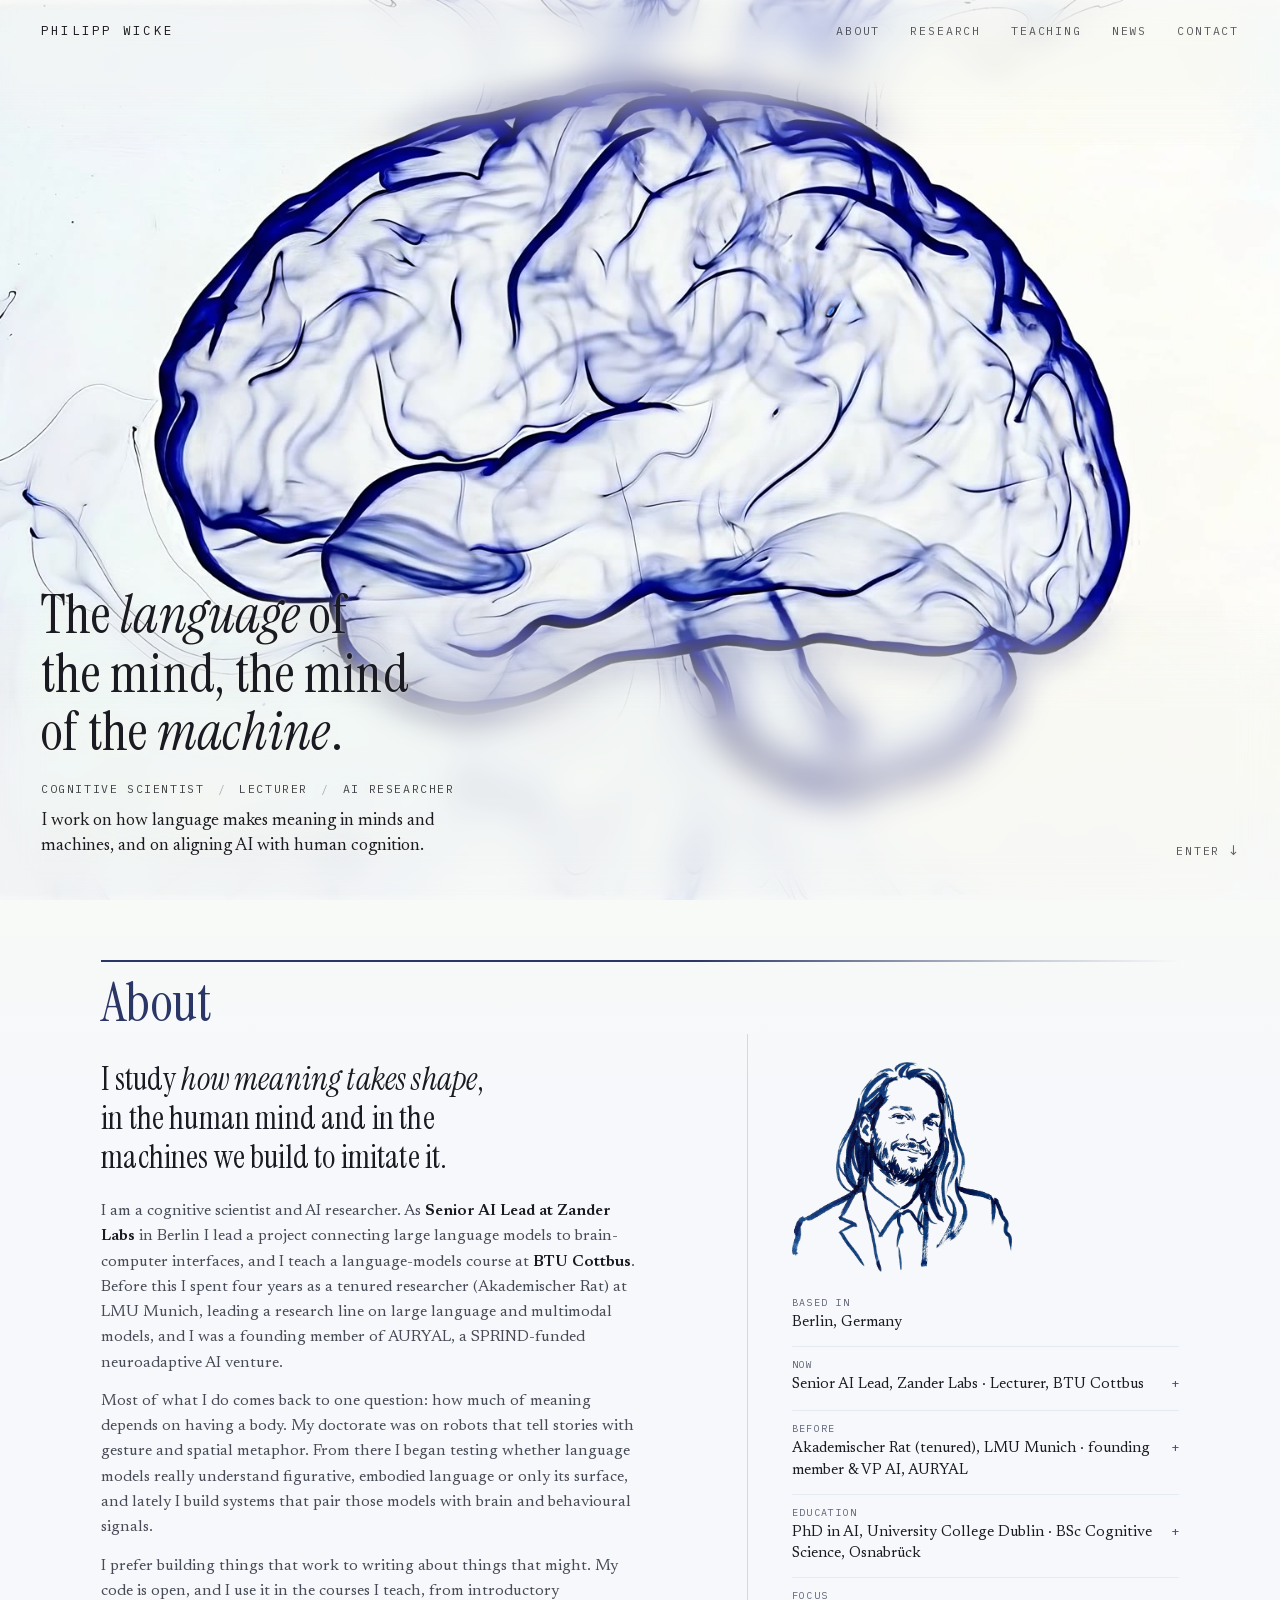
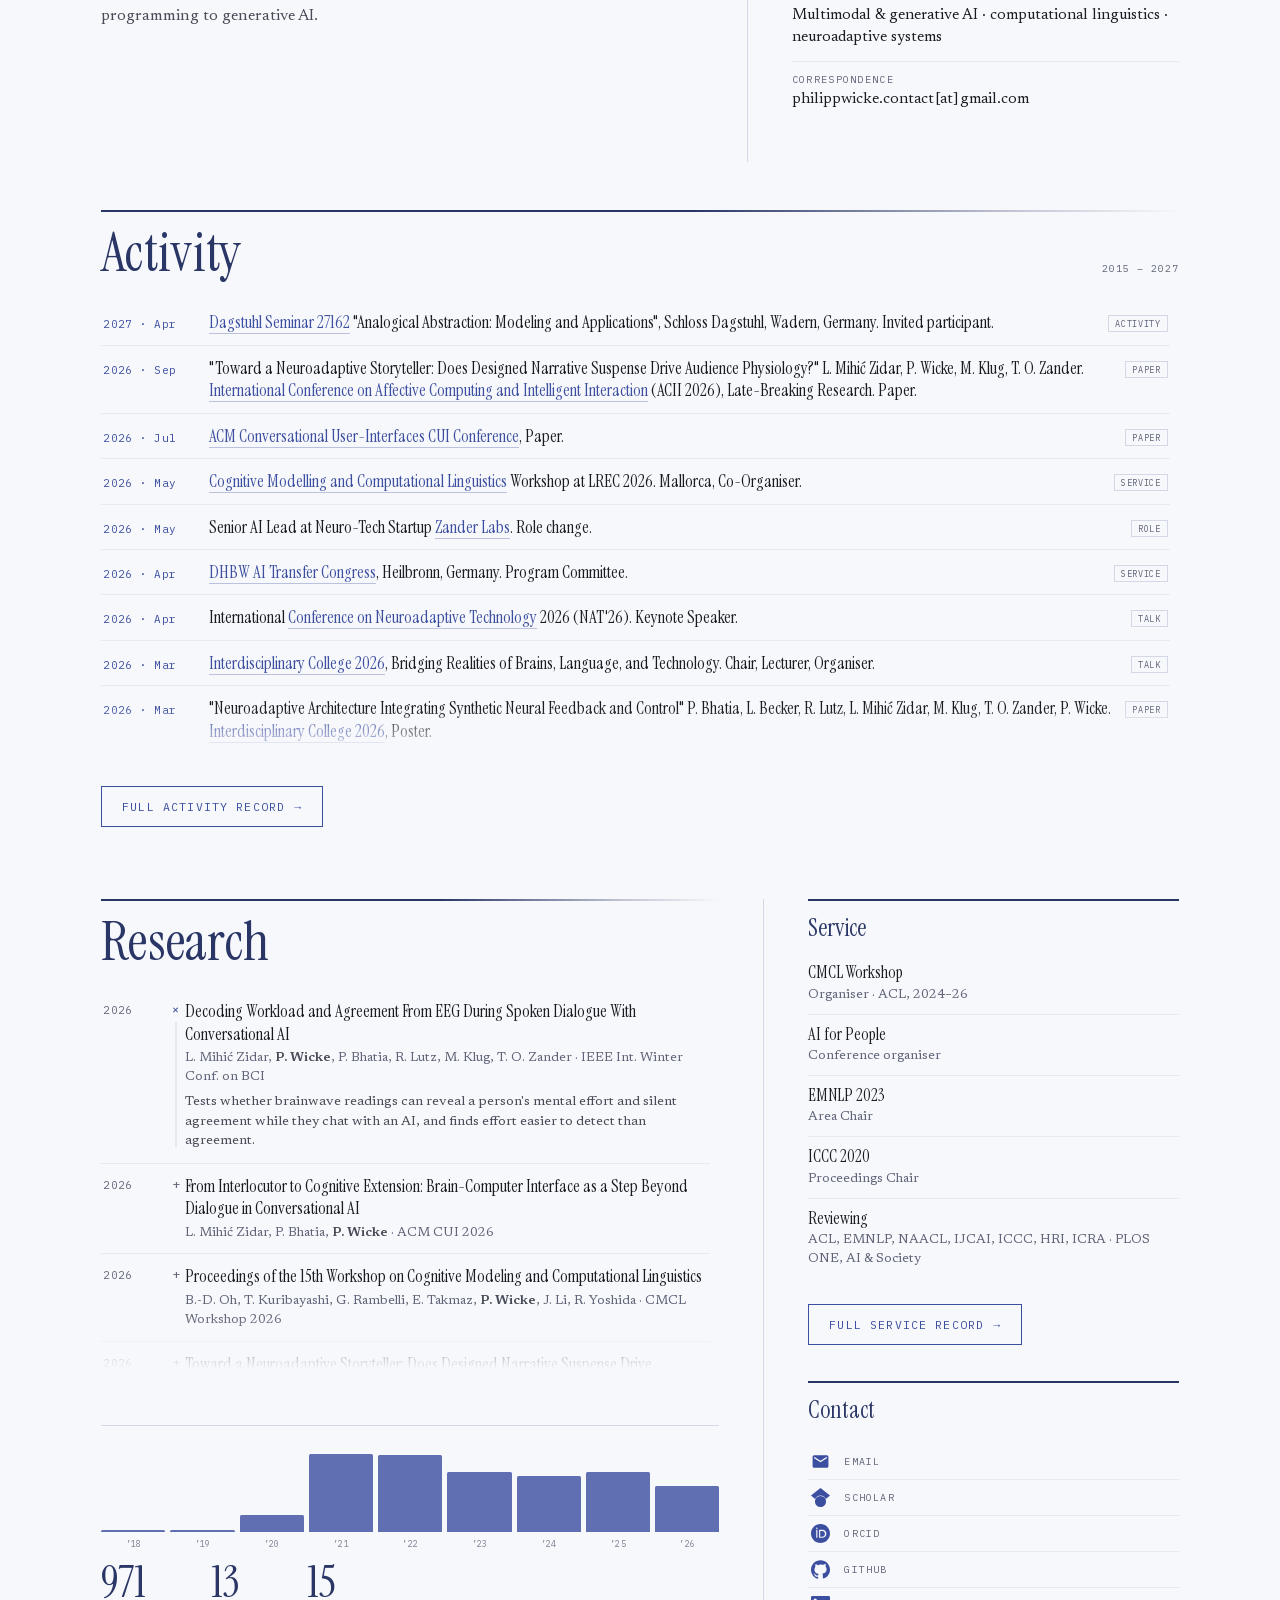
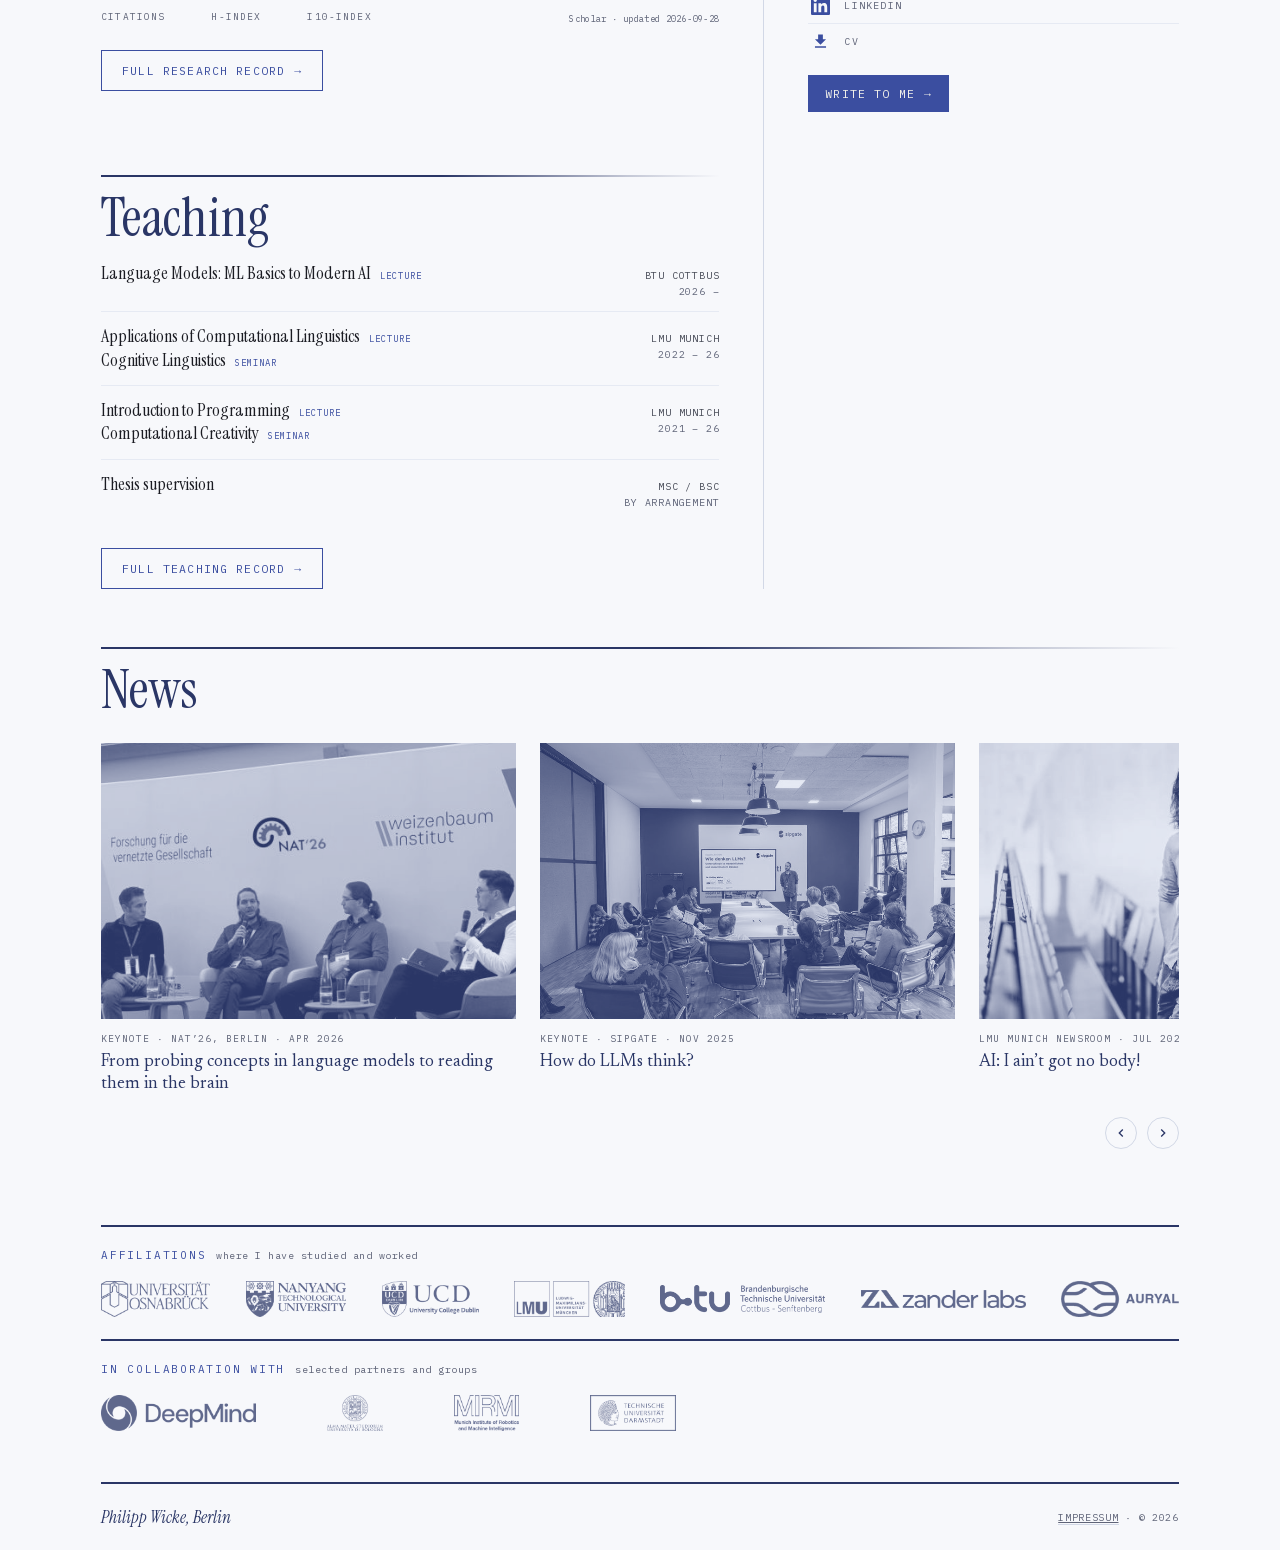
==== index.html @ 3c699df6 "chore: refresh Scholar metrics + feeds" ====
<!doctype html>
<html lang="en">
<head>
<meta charset="utf-8">
<meta name="viewport" content="width=device-width,initial-scale=1">
<title>Philipp Wicke</title>
<meta name="description" content="Cognitive scientist and AI researcher working on language, embodiment and neuroadaptive AI. Senior AI Lead at Zander Labs, lecturer at BTU Cottbus.">
<link rel="canonical" href="https://phil-wicke.com/">
<meta property="og:type" content="website">
<meta property="og:url" content="https://phil-wicke.com/">
<meta property="og:title" content="Philipp Wicke">
<meta property="og:description" content="Cognitive scientist and AI researcher. Senior AI Lead at Zander Labs, lecturer at BTU Cottbus.">
<meta property="og:image" content="https://phil-wicke.com/assets/hero-seq-poster.jpg">
<meta name="twitter:card" content="summary_large_image">
<link rel="icon" type="image/svg+xml" href="assets/favicon.svg">
<link rel="icon" type="image/png" sizes="32x32" href="assets/favicon-32.png">
<link rel="apple-touch-icon" href="assets/apple-touch-icon.png">
<link rel="stylesheet" href="assets/fonts/fonts.css">
<style>
  :root{ --ink:#1a1b22; --accent:#3b4ea0; --edge:clamp(20px,3.2vw,46px);
    --paper:#f7f8fb; --ink-soft:#474b57; --ink-mute:#5f6478; --rule:#d2d8e6; --rule-soft:#e6eaf3; --line:#2a3666; }
  *{box-sizing:border-box;margin:0;padding:0;}
  html{scroll-behavior:smooth;scroll-padding-top:62px;}
  body{font-family:"IBM Plex Mono",ui-monospace,monospace;color:var(--ink);background:var(--paper);
    -webkit-font-smoothing:antialiased;}

  /* ============ FLOATING NAV (carries from the hero across the page) ============ */
  .floatnav{position:fixed;top:0;left:0;right:0;z-index:30;
    display:flex;align-items:center;justify-content:space-between;
    padding:clamp(15px,2vw,22px) var(--edge);
    border-bottom:1px solid transparent;transition:background .3s ease,border-color .3s ease;}
  .floatnav.docked{background:rgba(247,248,251,.82);
    -webkit-backdrop-filter:blur(12px) saturate(1.04);backdrop-filter:blur(12px) saturate(1.04);
    border-bottom-color:var(--line);}
  .floatnav .brand{font-family:"IBM Plex Mono",monospace;font-size:12.5px;letter-spacing:.18em;
    text-transform:uppercase;color:var(--ink);text-decoration:none;white-space:nowrap;}
  .floatnav nav{display:flex;gap:30px;}
  .floatnav nav a{position:relative;color:var(--ink);text-decoration:none;font-size:11.5px;letter-spacing:.16em;
    text-transform:uppercase;opacity:.72;transition:opacity .25s ease;}
  .floatnav nav a:hover,.floatnav nav a:focus-visible{opacity:1;}
  /* legible over the video; dropped once docked over solid content */
  .floatnav:not(.docked) .brand,.floatnav:not(.docked) nav a{text-shadow:0 1px 16px rgba(246,245,236,.8),0 0 3px rgba(246,245,236,.6);}
  /* frosted-glass chips appear when the hero frost settles (staggered via .wake) */
  .floatnav nav a::before{content:"";position:absolute;inset:-6px -11px;z-index:-1;border-radius:100px;
    -webkit-backdrop-filter:blur(6px) saturate(1.08);backdrop-filter:blur(6px) saturate(1.08);
    background:rgba(248,247,240,.36);border:1px solid rgba(255,255,255,.6);
    box-shadow:0 2px 16px rgba(80,95,150,.12);opacity:0;transform:scale(.84);transition:opacity .6s ease,transform .6s ease;}
  .floatnav nav a.wake::before{opacity:1;transform:scale(1);}
  .floatnav nav a.cue.wake{opacity:1;}
  .floatnav.docked nav a::before{opacity:0;}
  .floatnav.docked nav a{opacity:1;}

  /* ============ HERO (first screen) ============ */
  .stage{position:relative;height:100vh;height:100svh;overflow:hidden;}
  .stage .bg{position:absolute;inset:0;width:100%;height:100%;object-fit:cover;z-index:0;}
  .scrim{position:absolute;inset:0;pointer-events:none;background:linear-gradient(180deg,
    rgba(247,248,251,.22) 0%, rgba(247,248,251,0) 16%, rgba(247,248,251,0) 66%, rgba(247,248,251,.55) 100%);}
  .frost{position:absolute;left:0;right:0;z-index:1;pointer-events:none;
    -webkit-backdrop-filter:blur(18px) saturate(1.04);backdrop-filter:blur(18px) saturate(1.04);
    background:rgba(246,245,236,.20);}
  .frost-top{top:0;height:17%;
    -webkit-mask-image:linear-gradient(180deg,#000 52%,transparent 100%);mask-image:linear-gradient(180deg,#000 52%,transparent 100%);}
  .frost-bottom{bottom:0;height:34%;
    -webkit-mask-image:linear-gradient(0deg,#000 58%,transparent 100%);mask-image:linear-gradient(0deg,#000 58%,transparent 100%);}
  .frost-full{position:absolute;inset:0;z-index:1;pointer-events:none;opacity:0;
    -webkit-backdrop-filter:blur(10px) saturate(1.03);backdrop-filter:blur(10px) saturate(1.03);
    background:rgba(246,245,236,.10);transition:opacity 4s ease;}
  .stage.resting .frost-full{opacity:1;}
  .stage.breathing .frost-full{animation:glassbreath 14s ease-in-out 1s infinite alternate;}
  @keyframes glassbreath{from{opacity:1} to{opacity:.93}}

  /* easter egg: a glowing point on the brain, behind the frost (z-index:0, so the settled frost diffuses it); revealed only once resting, drifting very slowly and pulsing faintly. Links to Karl Friston's free-energy-principle clip. */
  .egg{position:absolute;z-index:0;top:43%;left:63%;width:13px;height:13px;transform:translate(-50%,-50%);border-radius:50%;opacity:0;pointer-events:none;transition:opacity 2.6s ease 4.2s;animation:eggdrift 30s ease-in-out infinite;}
  .stage.resting .egg{opacity:1;pointer-events:auto;}
  .egg::before{content:"";position:absolute;top:50%;left:50%;width:11px;height:11px;transform:translate(-50%,-50%);border-radius:50%;background:rgba(72,96,178,.98);box-shadow:0 0 12px 5px rgba(72,96,178,.7),0 0 30px 14px rgba(72,96,178,.38);animation:eggpulse 5.5s ease-in-out infinite;}
  @keyframes eggdrift{0%{transform:translate(calc(-50% - 13px),calc(-50% - 8px));}25%{transform:translate(calc(-50% + 11px),calc(-50% - 14px));}50%{transform:translate(calc(-50% + 14px),calc(-50% + 11px));}75%{transform:translate(calc(-50% - 9px),calc(-50% + 13px));}100%{transform:translate(calc(-50% - 13px),calc(-50% - 8px));}}
  @keyframes eggpulse{0%,100%{transform:translate(-50%,-50%) scale(.86);opacity:.7;}50%{transform:translate(-50%,-50%) scale(1.22);opacity:.98;}}
  @media (prefers-reduced-motion:reduce){ .egg,.egg::before{animation:none;} }

  .frame{position:relative;z-index:2;pointer-events:none;height:100%;display:flex;flex-direction:column;justify-content:flex-end;
    padding:var(--edge);padding-bottom:calc(var(--edge) + env(safe-area-inset-bottom,0px));}
  .statement,.meta,.lede,.enter{text-shadow:0 1px 16px rgba(246,245,236,.8),0 0 3px rgba(246,245,236,.6);}
  .id{max-width:min(62ch,52vw);}
  .statement{font-family:"Instrument Serif",Georgia,serif;font-weight:400;
    font-size:clamp(34px,4.2vw,60px);line-height:1.08;letter-spacing:.005em;}
  .statement em{font-style:italic;}
  .meta{margin-top:20px;display:flex;gap:13px;flex-wrap:wrap;font-size:11.5px;
    letter-spacing:.14em;text-transform:uppercase;opacity:.82;}
  .meta .sep{opacity:.4;}
  .lede{margin-top:13px;max-width:44ch;font-family:"Newsreader",Georgia,serif;font-weight:400;font-size:clamp(15px,1.5vw,18px);line-height:1.4;color:var(--ink);}
  .enter{position:absolute;z-index:3;right:var(--edge);bottom:calc(var(--edge) + env(safe-area-inset-bottom,0px));
    color:var(--ink);text-decoration:none;font-size:11.5px;letter-spacing:.16em;text-transform:uppercase;
    opacity:.72;display:inline-flex;align-items:center;gap:9px;transition:opacity .25s ease;}
  .enter:hover,.enter:focus-visible{opacity:1;}
  .enter .arr{font-size:14px;transition:transform .3s ease;}
  .enter:hover .arr{transform:translateY(3px);}
  a:focus-visible{outline:2px solid var(--accent);outline-offset:3px;border-radius:2px;}
  @media (prefers-reduced-motion:reduce){
    video.bg{display:none;}
    .frost-full,.enter,.enter .arr{transition:none;}
    .stage.breathing .frost-full{animation:none;}
    .floatnav nav a::before{transition:none;transform:none;}
  }

  /* ============ CANVAS 2 — content (broadsheet, in our language) ============ */
  #canvas2{background:linear-gradient(180deg,#f7faf7 0,var(--paper) 180px) no-repeat,var(--paper);color:var(--ink);}
  .content{max-width:1180px;margin:0 auto;padding:clamp(34px,5vw,60px) clamp(20px,4vw,56px) 0;}
  .tnum{font-variant-numeric:tabular-nums lining-nums;}
  .sec{padding-top:clamp(48px,7vw,84px);scroll-margin-top:62px;}
  #about{scroll-margin-top:62px;} #canvas2{scroll-margin-top:0;}
  .sechead{display:flex;align-items:baseline;gap:14px;border-top:2px solid var(--line);border-image:linear-gradient(90deg,var(--line) 55%,rgba(42,54,102,.25) 85%,transparent 100%) 1;padding:14px 0 4px;}
  .sechead .kick{font-family:"IBM Plex Mono",monospace;font-size:11.5px;letter-spacing:.16em;text-transform:uppercase;color:var(--accent);}
  .sechead h2{margin:0;font-family:"Instrument Serif",serif;font-weight:400;font-size:clamp(30px,4.6vw,54px);line-height:1;letter-spacing:.005em;color:var(--line);}
  .sechead .tag{margin-left:auto;font-family:"IBM Plex Mono",monospace;font-size:10px;letter-spacing:.1em;text-transform:uppercase;color:var(--ink-mute);align-self:flex-end;padding-bottom:5px;}
  /* News / in the press: any photo is mapped to a navy-to-paper duotone (SVG #duo) so disparate press images cohere */
  .duo-def{position:absolute;width:0;height:0;}
  .news-sec{margin-top:58px;}
  .news{display:flex;gap:24px;margin-top:22px;overflow-x:auto;scroll-snap-type:x mandatory;scroll-behavior:smooth;-webkit-overflow-scrolling:touch;scrollbar-width:none;padding-bottom:2px;}
  .news::-webkit-scrollbar{display:none;}
  .ni{flex:0 0 calc(40% - 16px);scroll-snap-align:start;color:inherit;text-decoration:none;}
  .news-nav{display:flex;justify-content:flex-end;gap:10px;margin-top:20px;}
  .news-nav button{width:32px;height:32px;border-radius:50%;border:1px solid var(--rule);background:none;color:var(--line);cursor:pointer;display:inline-flex;align-items:center;justify-content:center;transition:border-color .2s ease,color .2s ease;}
  .news-nav button:hover{border-color:var(--accent);color:var(--accent);}
  .news-nav button svg{width:16px;height:16px;fill:currentColor;}
  @media(max-width:920px){ .ni{flex:0 0 calc(58% - 12px);} }
  @media(max-width:600px){ .ni{flex:0 0 84%;} }
  .ni-img{display:block;aspect-ratio:3/2;overflow:hidden;background:var(--line);}
  .ni-img img{display:block;width:100%;height:100%;object-fit:cover;filter:url(#duo);transition:transform .55s cubic-bezier(.2,.7,.2,1);}
  .ni:hover .ni-img img,.ni:focus-visible .ni-img img{transform:scale(1.045);}
  .ni-txt{display:block;margin-top:13px;}
  .ni-meta{display:block;font-family:"IBM Plex Mono",monospace;font-size:9.5px;letter-spacing:.1em;text-transform:uppercase;color:var(--ink-mute);}
  .ni-h{display:block;margin-top:7px;font-family:"Newsreader",Georgia,serif;font-size:17px;line-height:1.25;color:var(--line);transition:color .2s ease;}
  .ni:hover .ni-h,.ni:focus-visible .ni-h{color:var(--accent);}
  .fold{display:grid;grid-template-columns:1.5fr 1fr;gap:0;}
  .fold__lead{padding:26px 44px 40px 0;border-right:1px solid var(--rule);}
  .fold__aside{padding:26px 0 40px 44px;}
  .deck{font-family:"Instrument Serif",serif;font-weight:400;font-size:clamp(22px,2.6vw,32px);line-height:1.22;letter-spacing:.005em;color:var(--ink);margin:0 0 22px;max-width:26ch;}
  .deck em{font-style:italic;}
  .bodytext{font-family:"Newsreader",Georgia,serif;font-size:16px;line-height:1.58;color:var(--ink-soft);max-width:60ch;}
  .bodytext p{margin:0 0 13px;}.bodytext b{color:var(--ink);font-weight:600;}
  .factsheet dt{font-family:"IBM Plex Mono",monospace;font-size:10px;letter-spacing:.13em;text-transform:uppercase;color:var(--ink-mute);padding-top:11px;border-top:1px solid var(--rule-soft);}
  .factsheet dt:first-child{border-top:0;padding-top:0;}
  .factsheet dd{margin:3px 0 12px;font-family:"Newsreader",Georgia,serif;font-size:15px;color:var(--ink);line-height:1.45;}
  .portrait{display:block;width:min(220px,72%);height:auto;margin:2px 0 24px;}
  /* expandable factsheet rows: a minimal +/x toggle reveals a short paragraph */
  .dd-x{display:flex;justify-content:space-between;align-items:baseline;gap:12px;width:100%;min-height:24px;background:none;border:0;padding:0;margin:0;font-family:"Newsreader",Georgia,serif;font-size:15px;line-height:1.45;color:var(--ink);text-align:left;cursor:pointer;}
  .dd-x:hover{color:var(--accent);}
  .dd-i{flex:none;font-family:"IBM Plex Mono",monospace;font-size:13px;line-height:1;color:var(--accent);transition:transform .3s ease;}
  .dd-x[aria-expanded="true"] .dd-i{transform:rotate(45deg);}
  .dd-m{max-height:0;overflow:hidden;opacity:0;margin:0;font-family:"Newsreader",Georgia,serif;font-size:13.5px;line-height:1.5;color:var(--ink-soft);transition:max-height .45s ease,opacity .35s ease,margin .45s ease;}
  .dd-m.on{max-height:280px;opacity:1;margin:7px 0 2px;}
  .entries{list-style:none;margin:0;padding:0;}
  .entry{display:grid;grid-template-columns:60px 1fr;gap:18px;padding:15px 0;border-top:1px solid var(--rule-soft);}
  .entry:first-child{border-top:0;}
  .entry .yr{font-family:"IBM Plex Mono",monospace;font-size:12.5px;font-weight:500;color:var(--accent);padding-top:4px;}
  .entry h3{margin:0 0 4px;font-family:"Instrument Serif",serif;font-weight:400;font-size:20px;line-height:1.2;color:var(--ink);}
  .entry h3 a{color:inherit;text-decoration:none;transition:color .14s ease;}
  .entry h3 a:hover{color:var(--accent);}
  .entry .note{margin:0;font-family:"Newsreader",Georgia,serif;font-size:14.5px;line-height:1.45;color:var(--ink-soft);max-width:60ch;}
  .entry .meta{margin-top:6px;display:flex;flex-wrap:wrap;gap:6px 11px;font-family:"IBM Plex Mono",monospace;font-size:10px;letter-spacing:.06em;text-transform:uppercase;color:var(--ink-mute);}
  .entry .meta .venue{color:var(--ink-soft);}
  .entry .meta .pill{border:1px solid var(--rule);padding:2px 7px;}
  .morelink{margin:16px 0 0;font-family:"IBM Plex Mono",monospace;font-size:11px;letter-spacing:.07em;text-transform:uppercase;color:var(--ink-mute);}
  .morelink a{color:var(--accent);border-bottom:1px solid rgba(59,78,160,.4);}
  .morelink a:hover{border-bottom-color:var(--accent);}
  .btn-line{display:inline-flex;align-items:center;gap:9px;margin-top:26px;
    font-family:"IBM Plex Mono",monospace;font-size:11.5px;letter-spacing:.1em;text-transform:uppercase;
    color:var(--accent);text-decoration:none;border:1px solid var(--accent);padding:12px 20px;transition:background .15s ease,color .15s ease;}
  .btn-line:hover{background:var(--accent);color:#fff;}
  .btn-line .a{transition:transform .25s ease;}.btn-line:hover .a{transform:translateX(3px);}
  /* recent-activity feed: top of the timeline, scroll for more (full record on activity.html) */
  .recent-wrap{position:relative;margin-top:16px;}
  .recent-wrap::after{content:"";position:absolute;left:0;right:7px;bottom:0;height:52px;background:linear-gradient(transparent,var(--paper));pointer-events:none;}
  .recent-wrap::before{content:"";position:absolute;left:0;right:7px;top:0;height:40px;background:linear-gradient(var(--paper),transparent);pointer-events:none;z-index:1;opacity:0;transition:opacity .25s ease;}
  .recent-wrap.scrolled::before{opacity:1;}
  .recent{max-height:460px;overflow-y:auto;padding-right:9px;padding-bottom:52px;}
  .recent::-webkit-scrollbar{width:5px;}
  .recent::-webkit-scrollbar-thumb{background:var(--rule);border-radius:3px;}
  .recent::-webkit-scrollbar-track{background:transparent;}
  .recent .e{display:grid;grid-template-columns:92px 1fr auto;gap:14px;align-items:baseline;padding:11px 2px;border-top:1px solid var(--rule-soft);}
  .recent .e:first-child{border-top:0;}
  .recent .e .yr{font-family:"IBM Plex Mono",monospace;font-size:11px;letter-spacing:.03em;color:var(--accent);padding-top:4px;white-space:nowrap;}
  .recent .e .d{font-family:"Instrument Serif",serif;font-size:17px;line-height:1.32;color:var(--ink);}
  .recent .e .d a{color:var(--accent);text-decoration:none;border-bottom:1px solid rgba(59,78,160,.32);}
  .recent .e .d a:hover{border-bottom-color:var(--accent);}
  .recent .e .ty{font-family:"IBM Plex Mono",monospace;font-size:8.5px;letter-spacing:.08em;text-transform:uppercase;color:var(--ink-mute);border:1px solid var(--rule);padding:2px 6px;align-self:start;margin-top:4px;white-space:nowrap;}
  /* publications feed: the full Google Scholar list, scrollable, with subtle live per-paper citations */
  .recent.papers{max-height:380px;}
  .papers .e .yr{color:var(--ink-mute);}   /* mute the per-row year so blue isn't repeated down the column */
  .papers .e{grid-template-columns:50px 1fr;align-items:start;}
  .papers .e .yr{padding-top:3px;}
  .papers .e .d a{color:var(--ink);border-bottom:1px solid transparent;}
  .papers .e .d a:hover{color:var(--accent);border-bottom-color:var(--accent);}
  .papers .e .au{display:block;font-family:"Newsreader",Georgia,serif;font-size:13px;line-height:1.45;color:var(--ink-mute);margin-top:4px;}
  .papers .e .au b{color:var(--ink-soft);font-weight:500;}
  /* left toggle gutter: a + sits to the left of the title; expanding turns it to x and drops a thin line to the description */
  .papers .e .d.hasexp{display:flex;gap:0;}
  .papers .pex-t{flex:none;width:18px;align-self:stretch;position:relative;background:none;border:0;padding:0;margin:0;cursor:pointer;}
  .papers .pex-t::before{content:"";position:absolute;top:0;bottom:0;left:-4px;right:-3px;}  /* widens the tap target to >=24px without moving the layout */
  .papers .pex-i{position:absolute;top:3px;left:50%;transform:translateX(-50%);font-family:"IBM Plex Mono",monospace;font-size:13px;line-height:1;color:var(--ink-mute);transition:transform .3s ease,color .2s ease;}
  .papers .pex-t:hover .pex-i{color:var(--accent);}
  .papers .pex-t[aria-expanded="true"] .pex-i{transform:translateX(-50%) rotate(45deg);color:var(--accent);}
  .papers .pex-t::after{content:"";position:absolute;left:50%;transform:translateX(-50%);top:22px;bottom:5px;width:1px;background:var(--rule);opacity:0;transition:opacity .35s ease;}
  .papers .pex-t[aria-expanded="true"]::after{opacity:1;}
  .papers .pex-body{flex:1;min-width:0;}
  .papers .pex-au{display:block;font-family:"Newsreader",Georgia,serif;font-size:13px;line-height:1.45;color:var(--ink-mute);margin-top:4px;}
  .papers .pex-au b{color:var(--ink-soft);font-weight:600;}
  .papers .pex{max-height:200px;opacity:1;overflow:hidden;margin:6px 0 0;font-family:"Newsreader",Georgia,serif;font-size:13.5px;line-height:1.45;color:var(--ink-soft);transition:max-height .4s ease,opacity .3s ease,margin .4s ease;}
  .papers .pex.collapsed{max-height:0;opacity:0;margin-top:0;}
  .papers .cit{text-align:right;white-space:nowrap;padding-top:4px;}
  .papers .cit b{display:block;font-family:"IBM Plex Mono",monospace;font-weight:500;font-size:12.5px;color:var(--ink-soft);font-variant-numeric:tabular-nums;}
  .papers .cit span{display:block;font-family:"IBM Plex Mono",monospace;font-size:8.5px;letter-spacing:.06em;color:var(--ink-mute);margin-top:1px;}
  @media (max-width:560px){ .recent .e{grid-template-columns:1fr auto;} .recent .e .yr{grid-column:1/-1;padding-top:0;} }
  /* citation overview — dynamic, from assets/scholar.json (refreshed by a scheduled Scholar fetch) */
  .scholar{border-top:1px solid var(--rule);margin-top:56px;padding-top:28px;}
  .sch-bars{display:flex;align-items:flex-end;gap:5px;height:78px;margin-bottom:30px;}
  .sch-bars .bar{flex:1;background:var(--accent);min-height:2px;border-radius:1.5px 1.5px 0 0;opacity:.8;position:relative;transition:opacity .15s ease;}
  .sch-bars .bar:hover{opacity:1;}
  .sch-bars .bar .yr{position:absolute;left:0;right:0;bottom:-17px;text-align:center;font-family:"IBM Plex Mono",monospace;font-size:8.5px;letter-spacing:.02em;color:var(--ink-mute);}
  .sch-meta{display:flex;align-items:flex-end;justify-content:space-between;flex-wrap:wrap;gap:14px 24px;}
  .sch-nums{display:flex;gap:clamp(22px,4vw,46px);}
  .snum b{display:block;font-family:"Instrument Serif",serif;font-weight:400;font-size:clamp(30px,3.8vw,44px);line-height:.95;color:var(--line);font-variant-numeric:tabular-nums;}
  .snum span{font-family:"IBM Plex Mono",monospace;font-size:9.5px;letter-spacing:.12em;text-transform:uppercase;color:var(--ink-mute);}
  .sch-link{text-align:right;font-family:"IBM Plex Mono",monospace;font-size:11px;letter-spacing:.07em;text-transform:uppercase;}
  .sch-link a{color:var(--accent);border-bottom:1px solid rgba(59,78,160,.4);}
  .sch-link a:hover{border-bottom-color:var(--accent);}
  .sch-upd{display:block;color:var(--ink-mute);font-size:9px;letter-spacing:.04em;text-transform:none;}
  .body2{display:grid;grid-template-columns:1.6fr 1fr;gap:0;margin-top:clamp(40px,6vw,72px);}
  #research{padding-top:0;}  /* align the Research and Service column rules on one baseline */
  .body2 .main{padding-right:44px;border-right:1px solid var(--rule);}
  .body2 .side{padding-left:44px;}
  .sideblock{margin-bottom:36px;}
  .sideblock h3{margin:0;font-family:"Instrument Serif",serif;font-weight:400;font-size:24px;border-top:2px solid var(--line);padding:11px 0 6px;color:var(--line);}
  .teach{list-style:none;margin:0;padding:0;}
  .teach li{display:grid;grid-template-columns:1fr auto;gap:10px 16px;align-items:baseline;padding:13px 0;border-top:1px solid var(--rule-soft);}
  .teach li:first-child{border-top:0;}
  .teach .tc{display:block;}
  .teach .tt{font-family:"Instrument Serif",serif;font-weight:400;font-size:18px;line-height:1.3;color:var(--ink);}
  .teach .fmt{font-family:"IBM Plex Mono",monospace;font-size:9px;letter-spacing:.1em;text-transform:uppercase;color:var(--accent);margin-left:9px;white-space:nowrap;}
  .teach .tnote{display:block;font-family:"Newsreader",Georgia,serif;font-size:13.5px;line-height:1.45;color:var(--ink-soft);margin-top:4px;}
  .teach .kind{font-family:"IBM Plex Mono",monospace;font-size:10px;letter-spacing:.08em;text-transform:uppercase;color:var(--ink-soft);text-align:right;white-space:nowrap;}
  .teach .kind span{display:block;color:var(--ink-mute);margin-top:3px;}
  /* service rows: same register as paper entries — serif carries the content, Newsreader annotates */
  .svc{list-style:none;margin:0;padding:0;}
  .svc li{padding:9px 0;border-top:1px solid var(--rule-soft);}
  .svc li:first-child{border-top:0;padding-top:2px;}
  .svc .st{display:block;font-family:"Instrument Serif",serif;font-size:16.5px;line-height:1.3;color:var(--ink);}
  .svc .sd{display:block;font-family:"Newsreader",Georgia,serif;font-size:13px;line-height:1.45;color:var(--ink-mute);margin-top:2px;}
  .clist{list-style:none;margin:0;padding:0;}
  .clist li{border-top:1px solid var(--rule-soft);}
  .clist li:first-child{border-top:0;}
  .clist .ci-row{display:flex;align-items:center;gap:12px;width:100%;padding:8px 0;background:none;border:0;cursor:pointer;color:inherit;text-decoration:none;font:inherit;text-align:left;}
  .clist .ci-ico{flex:none;width:24px;display:inline-flex;justify-content:center;line-height:0;}
  .clist .ci{width:19px;height:19px;fill:var(--accent);transition:fill .2s ease;display:block;}
  .clist .lab{font-family:"IBM Plex Mono",monospace;font-size:10px;letter-spacing:.12em;text-transform:uppercase;color:var(--ink-mute);transition:color .2s ease;}
  .clist .ci-row:hover .ci,.clist .ci-row:focus-visible .ci{fill:var(--line);}
  .clist .ci-row:hover .lab,.clist .ci-row:focus-visible .lab{color:var(--ink);}
  .cta{margin-top:16px;display:inline-flex;align-items:center;gap:9px;background:var(--accent);color:#f3f1ea;font-family:"IBM Plex Mono",monospace;font-size:11.5px;letter-spacing:.1em;text-transform:uppercase;padding:11px 17px;border:0;cursor:pointer;}
  .cta:hover{background:#33458d;}
  /* affiliations & collaboration logo wall */
  .places{margin-top:clamp(44px,6vw,76px);}
  .places .grp{border-top:2px solid var(--line);padding-top:16px;margin-bottom:22px;}
  .places .grp:last-child{margin-bottom:0;}
  .places .lab{font-family:"IBM Plex Mono",monospace;font-size:11px;letter-spacing:.16em;text-transform:uppercase;color:var(--accent);}
  .places .sub{font-family:"IBM Plex Mono",monospace;font-size:10px;letter-spacing:.05em;color:var(--ink-mute);margin-left:10px;}
  .logo-row{display:flex;flex-wrap:wrap;align-items:center;justify-content:space-between;gap:22px 30px;margin-top:18px;}
  #collab-row{justify-content:flex-start;gap:24px clamp(40px,5.5vw,76px);}  /* fewer collaborators: keep them left */
  .logo-row img{max-height:36px;max-width:clamp(120px,14vw,165px);width:auto;height:auto;opacity:.74;transition:opacity .2s ease;}
  .logo-row img:hover{opacity:1;}
  @media (max-width:560px){ .logo-row img{max-height:28px;max-width:108px;} }
  .logo-row img{cursor:help;}
  /* tooltip showing the institution name behind each logo (hover) */
  .logotip{position:fixed;z-index:50;pointer-events:none;transform:translate(-50%,-100%);
    background:var(--line);color:#fff;font-family:"IBM Plex Mono",monospace;font-size:10px;letter-spacing:.02em;
    line-height:1.35;text-align:center;padding:5px 9px;border-radius:5px;max-width:230px;
    opacity:0;transition:opacity .14s ease;box-shadow:0 5px 18px rgba(42,54,102,.22);}
  .logotip.on{opacity:1;}
  .logotip::after{content:"";position:absolute;top:100%;left:50%;transform:translateX(-50%);
    border:5px solid transparent;border-top-color:var(--line);}
  .foot{margin-top:clamp(34px,4vw,52px);border-top:2px solid var(--line);}
  .foot .row{display:flex;flex-wrap:wrap;align-items:center;justify-content:space-between;gap:14px;padding:22px 0;font-family:"IBM Plex Mono",monospace;font-size:10px;letter-spacing:.07em;text-transform:uppercase;color:var(--ink-mute);}
  .foot .imprint{font-family:"Instrument Serif",serif;font-style:italic;font-size:17px;text-transform:none;letter-spacing:0;color:var(--line);}
  .foot a{color:var(--ink-mute);border-bottom:1px solid var(--rule);}.foot a:hover{color:var(--accent);border-bottom-color:var(--accent);}
  @media (max-width:860px){
    .fold,.body2{grid-template-columns:1fr;}
    .fold__lead{padding:22px 0 28px;border-right:0;border-bottom:1px solid var(--rule);}
    .fold__aside{padding:24px 0 8px;}
    .body2 .main{padding-right:0;border-right:0;border-bottom:1px solid var(--rule);padding-bottom:24px;margin-bottom:24px;}
    .body2 .side{padding-left:0;}
  }
  @media (max-width:680px){
    .floatnav{padding:4px var(--edge);}
    .floatnav .brand{font-size:9px;letter-spacing:.07em;}
    .floatnav nav{gap:6px;}
    .floatnav nav a{font-size:9px;letter-spacing:.05em;padding:14px 4px;line-height:1;}  /* ~42px tap height */
    .floatnav nav a::before{inset:8px 1px;}
    .statement{font-size:clamp(30px,9vw,46px);}
    .meta{gap:14px;max-width:62vw;} .meta .sep{display:none;}
    .id{max-width:90vw;}
    /* reserve a strip for the Enter cue so the lede can never run into it */
    .frame{padding-bottom:calc(var(--edge) + 44px + env(safe-area-inset-bottom,0px));}
  }
  @media (max-width:560px){ .entry{grid-template-columns:46px 1fr;gap:12px;} .teach li,.clist li{grid-template-columns:1fr;} .teach .kind{text-align:left;} }
</style>
</head>
<body>
  <header class="floatnav">
    <a class="brand" href="#top">Philipp Wicke</a>
    <nav aria-label="Sections">
      <a class="cue c0" href="#about">About</a>
      <a class="cue c1" href="#research">Research</a>
      <a class="cue c2" href="#teaching">Teaching</a>
      <a class="cue c3" href="#news">News</a>
      <a class="cue c4" href="#contact">Contact</a>
    </nav>
  </header>

  <main>
  <section class="stage" id="top">
    <img class="bg still" src="assets/hero-seq-poster.jpg" alt="">
    <video id="hero" class="bg" autoplay muted playsinline poster="assets/hero-seq-poster.jpg">
      <source src="assets/hero-sequence.mp4" type="video/mp4"></video>
    <div class="scrim"></div>
    <div class="frost frost-top"></div>
    <div class="frost frost-bottom"></div>
    <div class="frost-full"></div>
    <!-- easter egg: a subtly glowing point on the brain, revealed only once the frost settles; the ink-drop-into-brain is Karl Friston's free-energy-principle metaphor -->
    <a class="egg" href="https://youtu.be/NIu_dJGyIQI?t=326" target="_blank" rel="noopener noreferrer" aria-label="The ink drop: Karl Friston on the free-energy principle"></a>
    <div class="frame">
      <div class="id">
        <h1 class="statement">The <em>language</em> of<br>the mind, the mind<br>of the <em>machine</em>.</h1>
        <p class="meta">
          <span>Cognitive Scientist</span><span class="sep">/</span>
          <span>Lecturer</span><span class="sep">/</span>
          <span>AI Researcher</span>
        </p>
        <p class="lede">I work on how language makes meaning in minds and machines, and on aligning AI with human cognition.</p>
      </div>
    </div>
    <a class="enter cue c4" href="#canvas2" aria-label="Enter">Enter <span class="arr" aria-hidden="true">&darr;</span></a>
  </section>

  <section id="canvas2">
    <div class="content">
      <!-- ABOUT -->
      <section id="about" class="sec" style="padding-top:0;">
        <div class="sechead"><h2>About</h2></div>
        <div class="fold">
          <div class="fold__lead">
            <p class="deck">I study <em>how meaning takes shape</em>, in the human mind and in the machines we build to imitate&nbsp;it.</p>
            <div class="bodytext">
              <p>I am a cognitive scientist and AI researcher. As <b>Senior AI Lead at Zander Labs</b> in Berlin I lead a project connecting large language models to brain-computer interfaces, and I teach a language-models course at <b>BTU Cottbus</b>. Before this I spent four years as a tenured researcher (Akademischer Rat) at LMU Munich, leading a research line on large language and multimodal models, and I was a founding member of AURYAL, a SPRIND-funded neuroadaptive AI venture.</p>
              <p>Most of what I do comes back to one question: how much of meaning depends on having a body. My doctorate was on robots that tell stories with gesture and spatial metaphor. From there I began testing whether language models really understand figurative, embodied language or only its surface, and lately I build systems that pair those models with brain and behavioural signals.</p>
              <p>I prefer building things that work to writing about things that might. My code is open, and I use it in the courses I teach, from introductory programming to generative AI.</p>
            </div>
          </div>
          <aside class="fold__aside" aria-label="At a glance">
            <img class="portrait" src="assets/portrait.png" width="620" height="593" alt="Ink portrait of Philipp Wicke" loading="lazy">
            <dl class="factsheet">
              <dt>Based in</dt><dd>Berlin, Germany</dd>
              <dt>Now</dt><dd><button class="dd-x" type="button" aria-expanded="false">Senior AI Lead, Zander Labs &middot; Lecturer, BTU Cottbus<span class="dd-i" aria-hidden="true">+</span></button><p class="dd-m">At Zander Labs I lead the language side of a brain-computer interface: large language models that can use mental states for supportive and empathetic AI systems. At BTU Cottbus I teach the language-models course, from the machine-learning basics up to how current systems are built.</p></dd>
              <dt>Before</dt><dd><button class="dd-x" type="button" aria-expanded="false">Akademischer Rat (tenured), LMU Munich &middot; founding member &amp; VP AI, AURYAL<span class="dd-i" aria-hidden="true">+</span></button><p class="dd-m">At LMU Munich I held a permanent research post (Akademischer Rat) at the Center for Information and Language Processing, working on large language and multimodal models and supervising students. AURYAL is a SPRIND-funded venture I helped found; as its VP of AI I built and led the foundation-model work behind its neuroadaptive systems.</p></dd>
              <dt>Education</dt><dd><button class="dd-x" type="button" aria-expanded="false">PhD in AI, University College Dublin &middot; BSc Cognitive Science, Osnabr&uuml;ck<span class="dd-i" aria-hidden="true">+</span></button><p class="dd-m">My doctorate at University College Dublin asked whether a robot could tell a story with its body, using gesture and spatial metaphor the way people do; it passed without corrections. The cognitive-science degree at Osnabr&uuml;ck came first, and it set the question I have followed since: how much of meaning depends on having a body.</p></dd>
              <dt>Focus</dt><dd>Multimodal &amp; generative AI &middot; computational linguistics &middot; neuroadaptive systems</dd>
              <dt>Correspondence</dt><dd>philippwicke.contact&#8202;[at]&#8202;gmail.com</dd>
            </dl>
          </aside>
        </div>

        <div class="sechead" style="margin-top:48px;"><h2>Activity</h2><span class="tag">2015 &ndash; 2027</span></div>
        <div class="recent-wrap">
          <div class="recent" id="recent">
<!-- RECENT-START -->
<div class="e"><div class="yr tnum">2027 &middot; Apr</div><div class="d"><a href="https://www.dagstuhl.de/27162">Dagstuhl Seminar 27162</a> "Analogical Abstraction: Modeling and Applications", Schloss Dagstuhl, Wadern, Germany. Invited participant.</div><div class="ty">Activity</div></div>
<div class="e"><div class="yr tnum">2026 &middot; Sep</div><div class="d">"Toward a Neuroadaptive Storyteller: Does Designed Narrative Suspense Drive Audience Physiology?" L. Mihić Zidar, P. Wicke, M. Klug, T. O. Zander. <a href="https://acii-conf.net/">International Conference on Affective Computing and Intelligent Interaction</a> (ACII 2026), Late-Breaking Research. Paper.</div><div class="ty">Paper</div></div>
<div class="e"><div class="yr tnum">2026 &middot; Jul</div><div class="d"><a href="https://cui.acm.org/2026/">ACM Conversational User-Interfaces CUI Conference</a>, Paper.</div><div class="ty">Paper</div></div>
<div class="e"><div class="yr tnum">2026 &middot; May</div><div class="d"><a href="https://sites.google.com/view/cmclworkshop/cfp">Cognitive Modelling and Computational Linguistics</a> Workshop at LREC 2026. Mallorca, Co-Organiser.</div><div class="ty">Service</div></div>
<div class="e"><div class="yr tnum">2026 &middot; May</div><div class="d">Senior AI Lead at Neuro-Tech Startup <a href="https://www.zanderlabs.com/">Zander Labs</a>. Role change.</div><div class="ty">Role</div></div>
<div class="e"><div class="yr tnum">2026 &middot; Apr</div><div class="d"><a href="https://www.dhbw.de/die-dhbw/dhbw-ai-transfer-congress">DHBW AI Transfer Congress</a>, Heilbronn, Germany. Program Committee.</div><div class="ty">Service</div></div>
<div class="e"><div class="yr tnum">2026 &middot; Apr</div><div class="d">International <a href="https://neuroadaptive.org/conference/2026/">Conference on Neuroadaptive Technology</a> 2026 (NAT'26). Keynote Speaker.</div><div class="ty">Talk</div></div>
<div class="e"><div class="yr tnum">2026 &middot; Mar</div><div class="d"><a href="https://interdisciplinary-college.org/">Interdisciplinary College 2026</a>, Bridging Realities of Brains, Language, and Technology. Chair, Lecturer, Organiser.</div><div class="ty">Talk</div></div>
<div class="e"><div class="yr tnum">2026 &middot; Mar</div><div class="d">"Neuroadaptive Architecture Integrating Synthetic Neural Feedback and Control" P. Bhatia, L. Becker, R. Lutz, L. Mihić Zidar, M. Klug, T. O. Zander, P. Wicke. <a href="https://interdisciplinary-college.org/">Interdisciplinary College 2026</a>, Poster.</div><div class="ty">Paper</div></div>
<div class="e"><div class="yr tnum">2026 &middot; Feb</div><div class="d">"Decoding Workload and Agreement From EEG During Spoken Dialogue With Conversational AI" L. Mihić Zidar, P. Wicke, P. Bhatia, R. Lutz, M. Klug, T. O. Zander. <a href="https://brain.korea.ac.kr/bci2026/acceptedpaper.php">International Winter Conference on Brain-Computer Interface</a> (BCI 2026), Korea University. Paper.</div><div class="ty">Paper</div></div>
<div class="e"><div class="yr tnum">2026 &middot; Jan</div><div class="d"><a href="https://qualiastudios.dev/">Qualia</a> Meeting - Embodied '26. Copenhagen. AI in Robotics Meeting. Attendance.</div><div class="ty">Activity</div></div>
<div class="e"><div class="yr tnum">2025 &middot; Nov</div><div class="d">Area Chair ACL "Linguistic theories, Cognitive Modeling and Psycholinguistics". Area Chair.</div><div class="ty">Service</div></div>
<div class="e"><div class="yr tnum">2025 &middot; Nov</div><div class="d">sipgate Tech-Day 2025. Düsseldorf, Germany. Keynote Speaker.</div><div class="ty">Talk</div></div>
<div class="e"><div class="yr tnum">2025 &middot; Oct</div><div class="d">VP AI, Lead AI Scientist at Neuro-Tech Startup <a href="https://auryal.com/">AURYAL</a>. Role change.</div><div class="ty">Role</div></div>
<div class="e"><div class="yr tnum">2025 &middot; Oct</div><div class="d">"<a href="https://graduateschool.charite.de/incredible_research_conference_2025">(In)Credible Research Conference 2025</a>" Charité Graduate Studies Support (Berlin University Alliance). Panelist.</div><div class="ty">Service</div></div>
<div class="e"><div class="yr tnum">2025 &middot; Sep</div><div class="d">"<a href="https://www.cas.lmu.de/de/veranstaltungen/veranstaltung/on-non-verbal-behavior-and-embodiment-in-human-ai-communication.html">On Non-Verbal Behavior and Embodiment in Human-AI Communication</a>" Center for Advanced Studies Workshop at LMU. Organiser.</div><div class="ty">Service</div></div>
<div class="e"><div class="yr tnum">2025 &middot; Aug</div><div class="d"><a href="https://2025.aclweb.org/">ACL'25</a> - "<a href="https://openreview.net/pdf?id=HeOBD9V9NE">Time Course MechInterp: Analyzing the Evolution of Components and Knowledge in Large Language Models</a>" A. D. Hakimi, A. Modarressi, P. Wicke, H. Schuetze. ACL Findings (long). Co-Author.</div><div class="ty">Paper</div></div>
<div class="e"><div class="yr tnum">2025 &middot; Aug</div><div class="d"><a href="https://2025.ijcai.org/">IJCAI'25</a> - <a href="https://2025.ijcai.org/call-for-papers-ai-arts-creativity/">AI, Arts and Creativity</a>. Special Track Program Committee Member. Reviewer.</div><div class="ty">Service</div></div>
<div class="e"><div class="yr tnum">2025 &middot; Jul</div><div class="d">"<a href="https://www.lmu.de/en/newsroom/news-overview/news/ai-i-aint-got-no-body.html">AI: I ain’t got no body!</a>" LMU Newsroom Article. Press release.</div><div class="ty">Paper</div></div>
<div class="e"><div class="yr tnum">2025 &middot; Jul</div><div class="d"><a href="https://analogy-angle.github.io/">Workshop on Analogical Abstraction in Cognition, Perception, and Language (Analogy-Angle II)</a> at ACL 2025, Vienna. PC Member.</div><div class="ty">Service</div></div>
<div class="e"><div class="yr tnum">2025 &middot; Jul</div><div class="d">Center for Advanced Studies (CAS). <a href="https://www.cas.lmu.de/en/events/event/lunch-talk-understanding-of-non-verbal-behavior-by-multimodal-ai-systems.html">Lunch Talk: Understanding of Non-Verbal Behavior by Multimodal AI Systems.</a> Speaker.</div><div class="ty">Talk</div></div>
<div class="e"><div class="yr tnum">2025 &middot; May</div><div class="d">"<a href="https://aktuell.uni-bielefeld.de/event/philipp-wicke-muenchen-computational-creativity-and-generative-storytelling/">Computational creativity and generative storytelling</a>" Research Colloquium of SFB 1646 "Language Creativity in Communication". University Bielefeld. Invited Speaker.</div><div class="ty">Talk</div></div>
<div class="e"><div class="yr tnum">2025 &middot; May</div><div class="d"><a href="https://cmclorg.github.io/">Workshop on Cognitive Modeling and Computational Linguistics (CMCL)</a> at NAACL 2025. Organiser.</div><div class="ty">Service</div></div>
<div class="e"><div class="yr tnum">2025 &middot; Apr</div><div class="d"><a href="https://neuroadaptive.org/conference/2025/">NAT'25 - Conference on Neuroadaptive Technology</a> 2025. Berlin. Accepted Paper. Speaker.</div><div class="ty">Paper</div></div>
<div class="e"><div class="yr tnum">2025 &middot; Mar</div><div class="d"><a href="https://interdisciplinary-college.org/">Interdisciplinary College 2025 "Augmenting Minds and Bodies"</a> - IK'25. PC Member, Invited Speaker.</div><div class="ty">Talk</div></div>
<div class="e"><div class="yr tnum">2024 &middot; Dec</div><div class="d">"<a href="https://www.eventbrite.co.uk/e/unleashing-ai-agents-tickets-1075607152949">Unleashing AI Agents – Focusing on New Opportunities for AI Adoption in Industries</a>," co-hosted by appliedAI and SAP. Invited Speaker.</div><div class="ty">Talk</div></div>
<div class="e"><div class="yr tnum">2024 &middot; Nov</div><div class="d">Review for the German Research Foundation (Deutsche Forschungsgemeinschaft - DFG). Reviewer.</div><div class="ty">Service</div></div>
<div class="e"><div class="yr tnum">2024 &middot; Oct</div><div class="d">Reviewer of the <a href="https://humanrobotinteraction.org/2025/">International Conference on Human-Robot Interaction</a> HRI'25. Reviewer.</div><div class="ty">Service</div></div>
<div class="e"><div class="yr tnum">2024 &middot; Oct</div><div class="d">Tenured Position at LMU Munich, <a href="https://cisnlp.github.io/">CIS lab by Hinrich Schuetze</a> - Researcher and Lecturer (Entf. Akademischer Rat) at CIS.</div><div class="ty">Role</div></div>
<div class="e"><div class="yr tnum">2024 &middot; Sep</div><div class="d">"<a href="https://www.youtube.com/watch?v=dMvE5IjtI7g">Exploring Spatial Intuitions and Analogical Reasoning in Large Language Models</a>". Department of Modern Languages, Literatures, and Cultures, University Bologna. Research Colloquium Talk. Invited Speaker.</div><div class="ty">Talk</div></div>
<div class="e"><div class="yr tnum">2024 &middot; Aug</div><div class="d">"<a href="https://arxiv.org/pdf/2402.00956">Exploring Spatial Schema Intuitions in Large Language and Vision Models</a>" Philipp Wicke and Lennart Wachowiak. ACL 2024 Findings. Bangkok, Bangkok, Thailand. Paper.</div><div class="ty">Paper</div></div>
<div class="e"><div class="yr tnum">2024 &middot; Aug</div><div class="d"><a href="https://2024.aclweb.org/">ACL'24</a>, Annual Meeting of the Association for Computational Linguistics. Reviewer.</div><div class="ty">Service</div></div>
<div class="e"><div class="yr tnum">2024 &middot; Aug</div><div class="d"><a href="https://cmclorg.github.io/">Cognitive Modeling and Computational Linguistics (CMCL)</a> 2024 at ACL 2024. Organizer.</div><div class="ty">Service</div></div>
<div class="e"><div class="yr tnum">2024 &middot; Aug</div><div class="d"><a href="https://analogy-angle.github.io/">The First Workshop on Analogical Abstraction in Cognition, Perception, and Language (Analogy-ANGLE)</a> co-located with <a href="https://ijcai24.org/">IJCAI 2024</a>. Accepted Paper.</div><div class="ty">Paper</div></div>
<div class="e"><div class="yr tnum">2024 &middot; Jul</div><div class="d"><a href="https://geriatronics.mirmi.tum.de/en/geriatronics-summit-2024/">Geriatronics Summit 2024 Conference</a>. July 09-10, Congress Center Garmisch-Partenkirchen. Poster presentation.</div><div class="ty">Paper</div></div>
<div class="e"><div class="yr tnum">2024 &middot; Jul</div><div class="d"><a href="https://www.dhbw.de/die-dhbw/dhbw-ai-transfer-congress">DHBW AI Transfer Congress</a>. Program Committee Member.</div><div class="ty">Service</div></div>
<div class="e"><div class="yr tnum">2024 &middot; Jun</div><div class="d">Associate Member of the <a href="https://www.lmu.de/en/newsroom/news-overview/news/munich-center-for-linguistics-launched.html">Munich Center for Linguistics</a> (MCL).</div><div class="ty">Award</div></div>
<div class="e"><div class="yr tnum">2024 &middot; Jun</div><div class="d"><a href="https://computationalcreativity.net/iccc24/">International Conference on Computational Creativity, ICCC’24</a>. Program Committee Member.</div><div class="ty">Service</div></div>
<div class="e"><div class="yr tnum">2024 &middot; Jun</div><div class="d">NAACL 2024. <a href="https://2024.naacl.org/">Annual Conference of the North American Chapter of the Association for Computational Linguistics</a>. Reviewer.</div><div class="ty">Service</div></div>
<div class="e"><div class="yr tnum">2024 &middot; May</div><div class="d"><a href="https://pages.ucsd.edu/~bkbergen/">Language and Cognition</a> Lab by Prof. Benjamin Bergen. Virtual lab visit and presentation. Lecturer.</div><div class="ty">Talk</div></div>
<div class="e"><div class="yr tnum">2024 &middot; May</div><div class="d"><a href="https://www.b-tu.de/fg-neuroadaptive-hci">Neuroadaptive HCI</a>, Virtual lab visit and presentation. Invited Speaker.</div><div class="ty">Talk</div></div>
<div class="e"><div class="yr tnum">2024 &middot; May</div><div class="d">LREC-COLING. 2024 <a href="https://cltl.github.io/reference-framing-perspective/">Workshop on Reference, Framing, and Perspective</a>. Program Committee Member.</div><div class="ty">Service</div></div>
<div class="e"><div class="yr tnum">2024 &middot; May</div><div class="d"><a href="https://2024.ieee-icra.org/">ICRA 2024</a>. IEEE International Conference on Robotics and Automation. Reviewer.</div><div class="ty">Service</div></div>
<div class="e"><div class="yr tnum">2024 &middot; Apr</div><div class="d">Guest-Lecture at TU Cottbus-Senftenberg: »<a href="https://www.b-tu.de/researchschool/aktuelles/ansicht/26425-default-8b92afc1ed">Introduction to Large Language Models (LLMs) and Prompt Engineering</a>« Lecturer.</div><div class="ty">Talk</div></div>
<div class="e"><div class="yr tnum">2024 &middot; Apr</div><div class="d"><a href="https://uni-tuebingen.de/en/fakultaeten/mathematisch-naturwissenschaftliche-fakultaet/fachbereiche/informatik/studium/studiengaenge/kognitionswissenschaft/forschungskolloquium/">Cognitive Science Colloquium</a>. University Tuebingen. "Embodied Cognitive Linguistics". Lecturer.</div><div class="ty">Talk</div></div>
<div class="e"><div class="yr tnum">2024 &middot; Mar</div><div class="d"><a href="https://interdisciplinary-college.org/">Interdisciplinary College 2024</a>, IK 'Robustness, Resilience, Responsibility'. Lecturer, Program Committee Member, Organizer.</div><div class="ty">Talk</div></div>
<div class="e"><div class="yr tnum">2024 &middot; Feb</div><div class="d"><a href="https://www.lmu.de/de/studium/beratung-und-orientierung/lmu-erleben/campustage.html">CampusDay at LMU 2024</a>. "Introduction to Programming for Computational Linguistics" Sample Lecture. Lecturer.</div><div class="ty">Talk</div></div>
<div class="e"><div class="yr tnum">2023 &middot; Dec</div><div class="d"><a href="https://www.robot-learning.ml/2020/">RobotLearning@NeurIPS2023</a>. "<a href="https://arxiv.org/pdf/2310.12020.pdf">LoHoRavens: A Long-Horizon Language-Conditioned Benchmark for Robotic Tabletop Manipulation</a>" S. Zhang, P. Wicke, L.K. Senel, L. Figueredo, A. Naceri, S. Haddadin, B. Plank, H.Schuetze. Poster.</div><div class="ty">Paper</div></div>
<div class="e"><div class="yr tnum">2023 &middot; Dec</div><div class="d"><a href="https://2023.emnlp.org/">EMNLP'23</a> - Conference on Empirical Methods in Natural Language Processing. Area Chair.</div><div class="ty">Service</div></div>
<div class="e"><div class="yr tnum">2023 &middot; Nov</div><div class="d">"<a href="https://aiforpeople.org/conference/">International Conference on AI for People: Democratizing AI</a>" CAIP'23. 24-26 November 2023, Bologna, Italy. Organizer.</div><div class="ty">Service</div></div>
<div class="e"><div class="yr tnum">2023 &middot; Sep</div><div class="d"><a href="https://epia2023.inesctec.pt/">EPIA'23</a>, 22nd Portuguese Conference on Artificial Intelligence. Program Committee Member.</div><div class="ty">Service</div></div>
<div class="e"><div class="yr tnum">2023 &middot; Jul</div><div class="d">Journal: <a href="https://www.tandfonline.com/toc/plcp21/current">Language, Cognition and Neuroscience.</a> Reviewer.</div><div class="ty">Paper</div></div>
<div class="e"><div class="yr tnum">2023 &middot; Jul</div><div class="d">"<a href="https://arxiv.org/abs/2305.03445">LMs stand their Ground: Investigating the Effect of Embodiment in Figurative Language Interpretation by Language Models</a>" P. Wicke, ACL 2023 Findings (long). Toronto, Canada. Paper.</div><div class="ty">Paper</div></div>
<div class="e"><div class="yr tnum">2023 &middot; Jul</div><div class="d">"<a href="https://arxiv.org/abs/2305.08475">A Crosslingual Investigation of Conceptualization in 1335 Languages</a>" Y. Liu, H. Ye, L. Weissweiler, P. Wicke, R. Pei, R. Zangenfeind and H. Schütze, ACL 2023 Main (long). Toronto, Canada. Paper.</div><div class="ty">Paper</div></div>
<div class="e"><div class="yr tnum">2023 &middot; Jul</div><div class="d">"Towards Language-Based Modulation of Assistive Robots through Multimodal Models" P. Wicke, L. Şenel, S. Zhang, L. Figueredo, A. Naceri, S. Haddadin and H. Schütze, <a href="https://geriatronics.mirmi.tum.de/en/geriatronics-summit-2023/">Geriatronics Summit 2023</a>, Germany. Presenter.</div><div class="ty">Activity</div></div>
<div class="e"><div class="yr tnum">2023 &middot; Jun</div><div class="d">"<a href="https://kommuniziertki.imascientist.de/">Kommuniziert KI</a>?"  - I'm a Scientist. Online-Mentoring of Live-Chats with young, German pupils. Science Communication. Scientist / Advisor.</div><div class="ty">Activity</div></div>
<div class="e"><div class="yr tnum">2023 &middot; May</div><div class="d"><a href="https://ldjam.com/events/ludum-dare/53">Ludum Dare 53</a>. Game Jam, <a href="https://ldjam.com/events/ludum-dare/53/w-o-o-t-warp-optimized-order-transport">Generative Art for Video Games</a>. Participant.</div><div class="ty">Activity</div></div>
<div class="e"><div class="yr tnum">2023 &middot; Apr</div><div class="d"><a href="https://computationalcreativity.net/iccc23/">International Conference on Computational Creativity</a>, ICCC23. Reviewer.</div><div class="ty">Service</div></div>
<div class="e"><div class="yr tnum">2023 &middot; Mar</div><div class="d">IK'23 Interdisciplinary College 2023, <a href="https://interdisciplinary-college.org/">Dynamics of Experience – Minds, Bodies, and Things</a>. Organization Team Member, Program Commitee Member and Lecturer.</div><div class="ty">Talk</div></div>
<div class="e"><div class="yr tnum">2023 &middot; Mar</div><div class="d">Associated Member of the <a href="http://www.mcml.ai/">Munich Center for Machine Learning</a> (MCML).</div><div class="ty">Award</div></div>
<div class="e"><div class="yr tnum">2022 &middot; Dec</div><div class="d">Lingua (Elsevier). Reviewer.</div><div class="ty">Service</div></div>
<div class="e"><div class="yr tnum">2022 &middot; Nov</div><div class="d">Workshop "<a href="https://www.dagstuhl.de/22475">Language-Based Expert-AI Cooperation</a>" of TU Darmstadt and LMU, Schloss Dagstuhl. Organization.</div><div class="ty">Activity</div></div>
<div class="e"><div class="yr tnum">2022 &middot; Oct</div><div class="d"><a href="https://ldjam.com/">Ludum Dare 51</a>. Game Jam. Visual Design for <a href="https://ldj.am/$305607">Emotimon</a>.</div><div class="ty">Activity</div></div>
<div class="e"><div class="yr tnum">2022 &middot; Jun</div><div class="d">"The Role of Gestures and Movement in Computational, Embodied Storytelling". <a href="https://lauramariahherman.wixsite.com/workshopiccc22">The Role of Embodiment in the Perception of Human &amp; Artificial Creativity</a>. ICCC'22 Workshop. Workshop Publication.</div><div class="ty">Paper</div></div>
<div class="e"><div class="yr tnum">2022 &middot; May</div><div class="d">"<a href="https://link.springer.com/article/10.1007/s00146-022-01478-z">Immune moral models? Pro-social rule breaking as a moral enhancement approach for ethical AI</a>" Ramanayake, R., Wicke, P. &amp; Nallur, V.  AI &amp; Soc.</div><div class="ty">Activity</div></div>
<div class="e"><div class="yr tnum">2022 &middot; May</div><div class="d"><a href="https://journals.plos.org/plosone/">PLOS ONE</a>. Journal. Reviewer.</div><div class="ty">Paper</div></div>
<div class="e"><div class="yr tnum">2022 &middot; Mar</div><div class="d">IK'22 <a href="https://interdisciplinary-college.org/">Interdisciplinary College 2022</a>. "Flexibility", 07.03.-17.03.2022. Technical Committee Member.</div><div class="ty">Service</div></div>
<div class="e"><div class="yr tnum">2021 &middot; Dec</div><div class="d"><a href="https://journals.plos.org/plosone/">PLOS ONE</a>. Journal. Reviewer.</div><div class="ty">Paper</div></div>
<div class="e"><div class="yr tnum">2021 &middot; Dec</div><div class="d"><a href="https://eudl.eu/proceedings/CAIP/2021">Proceedings of the First International Conference on AI for People</a>. CORE. EAI. Editor.</div><div class="ty">Paper</div></div>
<div class="e"><div class="yr tnum">2021 &middot; Nov</div><div class="d">CAIP'21. <a href="https://www.aiforpeople.org/conference/">International Conference on AI for People: "Towards Sustainable AI"</a>. Conference. General Chair / Organizer.</div><div class="ty">Service</div></div>
<div class="e"><div class="yr tnum">2021 &middot; Nov</div><div class="d"><a href="https://journals.plos.org/plosone/">PLOS ONE</a>. Journal. Reviewer.</div><div class="ty">Paper</div></div>
<div class="e"><div class="yr tnum">2021 &middot; Oct</div><div class="d">Akademischer Rat (~Assistant Professor) at Ludwig Maximilian University of Munich. <a href="https://schuetze.cis.lmu.de/">Schuetze's Lab</a>. PostDoc.</div><div class="ty">Role</div></div>
<div class="e"><div class="yr tnum">2021 &middot; Oct</div><div class="d"><a href="https://academic.oup.com/bioscience">BioScience, Oxford Academic</a> Journal. Reviewer.</div><div class="ty">Paper</div></div>
<div class="e"><div class="yr tnum">2021 &middot; Sep</div><div class="d">"<a href="https://researchrepository.ucd.ie/handle/10197/12891">Computational Storytelling as an Embodied Robot Performance with Gesture and Spatial Metaphor</a>". Philipp Wicke. PhD Thesis.</div><div class="ty">Paper</div></div>
<div class="e"><div class="yr tnum">2021 &middot; Sep</div><div class="d"><a href="https://computationalcreativity.net/iccc23/">International Conference on Computational Creativity</a>, ICCC'21. Program Committee Member.</div><div class="ty">Service</div></div>
<div class="e"><div class="yr tnum">2021 &middot; Apr</div><div class="d">"<a href="https://www.frontiersin.org/articles/10.3389/frobt.2021.662182/full">Creative Action at a Distance: A Conceptual Framework for Embodied Performance With Robotic Actors</a>" Philipp Wicke and Tony Veale. Frontiers in Robotics and AI. Creativity and Robotics. 2021. Journal Paper.</div><div class="ty">Paper</div></div>
<div class="e"><div class="yr tnum">2021 &middot; Apr</div><div class="d"><a href="https://www.springer.com/journal/146/updates/18583616">AI &amp; Society</a>. Springer. Journal of Knowledge, Culture and Communication. Special issue on AI for People. 2021. Reviewer.</div><div class="ty">Paper</div></div>
<div class="e"><div class="yr tnum">2021 &middot; Mar</div><div class="d">"<a href="https://www.frontiersin.org/articles/10.3389/fcomm.2021.651997/full">Covid-19 Discourse on Twitter: How the Topics, Sentiments, Subjectivity, and Figurative Frames Changed Over Time</a>" Philipp Wicke and Marianna Bolognesi. Frontiers in Communication. Journal Publication.</div><div class="ty">Paper</div></div>
<div class="e"><div class="yr tnum">2021 &middot; Mar</div><div class="d">"<a href="https://dl.acm.org/doi/10.1145/3434074.3447159">Are You Not Entertained? Computational Storytelling with Non-Verbal Interaction</a>" Philipp Wicke and Tony Veale. HRI '21 Late-Breaking Report. ACM/IEEE <a href="https://humanrobotinteraction.org/2025/">International Conference on Human-Robot Interaction</a>. Publication.</div><div class="ty">Paper</div></div>
<div class="e"><div class="yr tnum">2021 &middot; Mar</div><div class="d"><a href="https://interdisciplinary-college.org/">Virtual Interdisciplinary College</a>. "Connected in Cyberspace". Social Committee Member.</div><div class="ty">Service</div></div>
<div class="e"><div class="yr tnum">2021 &middot; Jan</div><div class="d"><a href="https://docs.google.com/document/d/1I0-KBshqERN9HkV2voTMDYn4lvj5QrhDZXqLbTYc3ko/edit">The Bremen-Groningen Online Workshops on Multimodality</a>. Speaker.</div><div class="ty">Talk</div></div>
<div class="e"><div class="yr tnum">2020 &middot; Dec</div><div class="d"><a href="https://studiegids.vu.nl/en/exchange/2020-2021/L_NCMACIW021">The Power of Metaphor</a> Vrije Universiteit Amsterdam (NL). Guest Lecturer.</div><div class="ty">Talk</div></div>
<div class="e"><div class="yr tnum">2020 &middot; Sep</div><div class="d">"<a href="https://journals.plos.org/plosone/article?id=10.1371/journal.pone.0240010">Framing COVID-19: How we conceptualize and discuss the pandemic on Twitter</a>" P. Wicke and M. Bolognesi. <a href="https://journals.plos.org/plosone/">PLOS ONE</a>. Journal Publication.</div><div class="ty">Paper</div></div>
<div class="e"><div class="yr tnum">2020 &middot; Sep</div><div class="d">"<a href="https://www.springerprofessional.de/the-show-must-go-on-on-the-use-of-embodiment-space-and-gesture-i/18351514">The Show Must Go On: On the Use of Embodiment, Space and Gesture in Computational Storytelling</a>" New Generation Computing (Springer). Journal Publication.</div><div class="ty">Paper</div></div>
<div class="e"><div class="yr tnum">2020 &middot; Sep</div><div class="d"><a href="http://goodtechs.eu/2020">EAI Goodtechs 2020</a>, European Alliance for Innovation, International Conference on Smart Objects and Technologies for Social Good, Antwerp (BE). Program Committee Member.</div><div class="ty">Service</div></div>
<div class="e"><div class="yr tnum">2020 &middot; Sep</div><div class="d">ICCC20 - <a href="https://computationalcreativity.net/iccc23/">International Conference on Computational Creativity</a>, Coimbra (PRT). Paper &amp; Short Paper.</div><div class="ty">Paper</div></div>
<div class="e"><div class="yr tnum">2020 &middot; Aug</div><div class="d">"<a href="https://www.youtube.com/watch?v=26K_xxaY4WE&amp;t=0s">A hands-on Exercise in Natural Language Processing</a>" <a href="https://sites.google.com/view/ai-for-people-workshop">1st AI for People Workshop</a>. Speaker &amp; Organizer.</div><div class="ty">Talk</div></div>
<div class="e"><div class="yr tnum">2020 &middot; May</div><div class="d">"<a href="https://link.springer.com/article/10.1007/s10339-020-00971-x">Emoji-based semantic representations for abstract and concrete concepts</a>" Cognitive Processing, Springer. Paper.</div><div class="ty">Paper</div></div>
<div class="e"><div class="yr tnum">2020 &middot; Apr</div><div class="d">"<a href="https://www.researchgate.net/publication/343548636_Walk_the_Line_Digital_Storytelling_as_Embodied_Spatial_Performance">Walk the Line: Digital Storytelling as Embodied Spatial Performance</a>". AISB20 - Symposium on Computational Creativity. Extended Abstract.</div><div class="ty">Paper</div></div>
<div class="e"><div class="yr tnum">2020 &middot; Mar</div><div class="d">AI for People's <a href="https://sites.google.com/view/codingclass">Coding Class</a>. Free Online Coding Class for Beginner. Lecturer.</div><div class="ty">Talk</div></div>
<div class="e"><div class="yr tnum">2020 &middot; Jan</div><div class="d"><a href="https://www.hsozkult.de/event/id/termine-40532">Hacking the Computable</a> HDMK Suttgart (GER), Deutsche Gesellschaft für Ästhetik. Speaker.</div><div class="ty">Talk</div></div>
<div class="e"><div class="yr tnum">2019 &middot; Dec</div><div class="d"><a href="https://studiegids.vu.nl/en/exchange/2020-2021/L_NCMACIW021">The Power of Metaphor</a> Vrije Universiteit Amsterdam (NL). Guest Lecturer.</div><div class="ty">Talk</div></div>
<div class="e"><div class="yr tnum">2019 &middot; Oct</div><div class="d"><a href="http://www.comco2019.com/">Computational Cognition Workshop</a>, Osnabrück (GER). Poster.</div><div class="ty">Paper</div></div>
<div class="e"><div class="yr tnum">2019 &middot; Jul</div><div class="d">HumTec Workshop "<a href="https://www.css-lab.rwth-aachen.de/Embodied_AI_Exbodied_Mind_Program_Final.pdfhttps://www.css-lab.rwth-aachen.de/Embodied_AI_Exbodied_Mind_Program_Final.pdf">Embodied A.I. / Exbodied Mind</a>", HumTec RWTH Aachen (GER). Speaker.</div><div class="ty">Talk</div></div>
<div class="e"><div class="yr tnum">2019 &middot; Jun</div><div class="d">ICCC19 <a href="https://computationalcreativity.net/iccc23/">International Conference on Computational Creativity</a>, Charlotte, North Carolina (USA). Poster.</div><div class="ty">Paper</div></div>
<div class="e"><div class="yr tnum">2019 &middot; Jun</div><div class="d">ISSAI Interdisciplinary Summer School on Artificial Intelligence, Vila Nova de Cerveira (PRT). Attendance.</div><div class="ty">Activity</div></div>
<div class="e"><div class="yr tnum">2019 &middot; Apr</div><div class="d">Dagstuhl Seminar "<a href="https://www.dagstuhl.de/de/programm/kalender/semhp/?semnr=19172">Computational Creativity Meets Digital Literary Studies</a>" (19172), Schloss Dagstuhl (GER). Speaker.</div><div class="ty">Talk</div></div>
<div class="e"><div class="yr tnum">2019 &middot; Mar</div><div class="d">Conference on Creative Multilingualism: The Creative Power of Metaphor, Oxford (UK). Attendance.</div><div class="ty">Activity</div></div>
<div class="e"><div class="yr tnum">2019 &middot; Mar</div><div class="d">IK19 Interdisciplinary College, Guenne (GER). "Out Of Your Senses. From Data To Insight". Attendance.</div><div class="ty">Activity</div></div>
<div class="e"><div class="yr tnum">2018 &middot; Mar</div><div class="d">IK18 Interdisciplinary College, Guenne (GER). "Me, Myself and I".  3rd Best Poster Award. Poster presenter.</div><div class="ty">Paper</div></div>
<div class="e"><div class="yr tnum">2018</div><div class="d">TriCoLore18. 4th Image Schema Day, Bozen (IT). "<a href="https://www.researchgate.net/profile/Philipp_Wicke/publication/328580013_Wheels_Within_Wheels_A_Causal_Treatment_of_Image_Schemas_in_An_Embodied_Storytelling_System/links/5c177693a6fdcc494ffa82e1/Wheels-Within-Wheels-A-Causal-Treatment-of-Image-Schemas-in-An-Embodied-Storytelling-System.pdf">Wheels Within Wheels: A Causal Treatment of Image Schemas in An Embodied Storytelling System</a>" P.Wicke and T.Veale. Speaker.</div><div class="ty">Talk</div></div>
<div class="e"><div class="yr tnum">2018</div><div class="d">Good AIfternoon Colloquium, Radboud University Nijmegen (NL). Introduction to Computational Creativity. Invited Speaker.</div><div class="ty">Talk</div></div>
<div class="e"><div class="yr tnum">2018</div><div class="d">ICCC18 <a href="https://computationalcreativity.net/iccc23/">International Conference on Computational Creativity</a>, Salamanca (ES). "<a href="https://pdfs.semanticscholar.org/f56a/89db47fcd8fda1aca2b133c76b2a3e8a0250.pdf">Interview with the Robot: Question-Guided Collaboration in a Story-telling System</a>" P.Wicke and T.Veale. Speaker.</div><div class="ty">Talk</div></div>
<div class="e"><div class="yr tnum">2018</div><div class="d">AISB18 Conference on Artificial Intelligence and Simulated Behavior, Liverpool (UK). Paper presentation "<a href="http://afflatus.ucd.ie/Papers/AISB18-Wicke-Veale.pdf">Storytelling by a Show of Hands: A framework for interactive embodied storytelling in robotic agents</a>" P.Wicke and T. Veale. Speaker.</div><div class="ty">Paper</div></div>
<div class="e"><div class="yr tnum">2017 &middot; Mar</div><div class="d">IK17 Interdisciplinary College, Guenne (GER). "Creativity and Intelligence in Brains and Machines". Attendance.</div><div class="ty">Activity</div></div>
<div class="e"><div class="yr tnum">2017</div><div class="d">Outreach Talk, UCD School of Computer Science Opening Evening, Dublin (IRL). Speaker.</div><div class="ty">Talk</div></div>
<div class="e"><div class="yr tnum">2017</div><div class="d">High-Concepts, Low-Downs. Workshop on Computational Creativity, UCD Dublin (IRL). Speaker.</div><div class="ty">Talk</div></div>
<div class="e"><div class="yr tnum">2017</div><div class="d">Bachelor of Science, Cognitive Science (GPA 1.1 with distinction) - University Osnabrueck (GER). <a href="https://www.researchgate.net/publication/316168050_Ideograms_as_Semantic_Primes_Emoji_in_Computational_Linguistic_Creativity">Ideograms as Semantic Primes: Emoji in Computational Linguistic Creativity</a>. Graduate.</div><div class="ty">Award</div></div>
<div class="e"><div class="yr tnum">2016 &middot; Sep</div><div class="d">NTU EEE-NVIDIA Deep Learning Day workshop Nanyang Technological University, Singapore. Participation.</div><div class="ty">Activity</div></div>
<div class="e"><div class="yr tnum">2016 &middot; Apr</div><div class="d">2nd PROSECCO Code Camp on Computational Creativity, Antwerp Belgium (<a href="http://bestofbotworlds.com/">bestofbotworlds.com</a>). Participation.</div><div class="ty">Activity</div></div>
<div class="e"><div class="yr tnum">2016 &middot; Mar</div><div class="d">IK16 Interdisciplinary College, Guenne (GER). "Transitions and Transformations in Cognition, Biology and Interactive Systems". Attendance.</div><div class="ty">Activity</div></div>
<div class="e"><div class="yr tnum">2016</div><div class="d">RISE Scholarship 2016, DAAD. Awardee.</div><div class="ty">Award</div></div>
<div class="e"><div class="yr tnum">2016</div><div class="d">Internship - Prediction of optimal brain surgery in epileptic patients, <a href="https://www.dauwelslab.com/">Dauwels Lab</a>, Nanyang Technological University, Singapore. Intern.</div><div class="ty">Role</div></div>
<div class="e"><div class="yr tnum">2016</div><div class="d">ERASMUS+ Scholarship 2016. Awardee.</div><div class="ty">Award</div></div>
<div class="e"><div class="yr tnum">2016</div><div class="d">Internship - Computational Creativity, <a href="http://afflatus.ucd.ie/">The Creative Language System Group</a>, University College Dublin, Ireland. Intern.</div><div class="ty">Role</div></div>
<div class="e"><div class="yr tnum">2015</div><div class="d">Oxford's Summerfield lab (Dept. of Experimental Psychology), Brown’s lab (Nuffield Department of Clinical Neurosciences), Vogels' lab (Centre for Neural Circuits and Behaviour). Visit.</div><div class="ty">Activity</div></div>
<div class="e"><div class="yr tnum">2015</div><div class="d">Cognium Macaque Laboratory Bremen. Introduction to neuroscientific work on primates by Prof. Michael Koch from Brain Research Institute, Department of Neuropharmacology. Visit.</div><div class="ty">Activity</div></div>
<div class="e"><div class="yr tnum">2015</div><div class="d">GAP.9 Ninth International Conference of the German Society for Analytic Philosophy. Assistance.</div><div class="ty">Activity</div></div>
<!-- RECENT-END -->
          </div>
        </div>
        <a class="btn-line" href="activity.html">Full activity record <span class="a" aria-hidden="true">&rarr;</span></a>
      </section>

      <!-- BODY -->
      <div class="body2">
        <div class="main">
          <section id="research" class="sec">
            <div class="sechead"><h2>Research</h2></div>
            <div class="recent-wrap" style="margin-top:16px;">
              <div class="recent papers" id="papers">
<!-- PAPERS-START -->
<div class="e"><div class="yr tnum">2026</div><div class="d hasexp"><button class="pex-t" type="button" aria-expanded="true" aria-label="Toggle description"><span class="pex-i" aria-hidden="true">+</span></button><div class="pex-body"><a href="https://brain.korea.ac.kr/bci2026/acceptedpaper.php">Decoding Workload and Agreement From EEG During Spoken Dialogue With Conversational AI</a><span class="pex-au">L. Mihić Zidar, <b>P. Wicke</b>, P. Bhatia, R. Lutz, M. Klug, T. O. Zander &middot; IEEE Int. Winter Conf. on BCI</span><p class="pex">Tests whether brainwave readings can reveal a person's mental effort and silent agreement while they chat with an AI, and finds effort easier to detect than agreement.</p></div></div></div>
<div class="e"><div class="yr tnum">2026</div><div class="d hasexp"><button class="pex-t" type="button" aria-expanded="true" aria-label="Toggle description"><span class="pex-i" aria-hidden="true">+</span></button><div class="pex-body"><a href="https://scholar.google.com/citations?view_op=view_citation&amp;hl=en&amp;user=qEXBDy4AAAAJ&amp;pagesize=100&amp;citation_for_view=qEXBDy4AAAAJ:hC7cP41nSMkC">From Interlocutor to Cognitive Extension: Brain-Computer Interface as a Step Beyond Dialogue in Conversational AI</a><span class="pex-au">L. Mihić Zidar, P. Bhatia, <b>P. Wicke</b> &middot; ACM CUI 2026</span><p class="pex">Argues that people use conversational AI less as a dialogue partner than as an extension of their own thinking, and that brain-computer interfaces are the natural next step.</p></div></div></div>
<div class="e"><div class="yr tnum">2026</div><div class="d hasexp"><button class="pex-t" type="button" aria-expanded="true" aria-label="Toggle description"><span class="pex-i" aria-hidden="true">+</span></button><div class="pex-body"><a href="https://scholar.google.com/citations?view_op=view_citation&amp;hl=en&amp;user=qEXBDy4AAAAJ&amp;pagesize=100&amp;citation_for_view=qEXBDy4AAAAJ:mB3voiENLucC">Proceedings of the 15th Workshop on Cognitive Modeling and Computational Linguistics</a><span class="pex-au">B.-D. Oh, T. Kuribayashi, G. Rambelli, E. Takmaz, <b>P. Wicke</b>, J. Li, R. Yoshida &middot; CMCL Workshop 2026</span><p class="pex">Collects the 26 papers of the 2026 CMCL workshop, where researchers compare human and machine language processing, from real-time reading to language acquisition.</p></div></div></div>
<div class="e"><div class="yr tnum">2026</div><div class="d hasexp"><button class="pex-t" type="button" aria-expanded="true" aria-label="Toggle description"><span class="pex-i" aria-hidden="true">+</span></button><div class="pex-body"><a href="https://acii-conf.net/">Toward a Neuroadaptive Storyteller: Does Designed Narrative Suspense Drive Audience Physiology?</a><span class="pex-au">L. Mihić Zidar, <b>P. Wicke</b>, M. Klug, T. O. Zander &middot; ACII 2026 Late-Breaking Research</span><p class="pex">Asks whether suspense deliberately written into a story shows up in the audience's bodily signals as they listen.</p></div></div></div>
<div class="e"><div class="yr tnum">2025</div><div class="d hasexp"><button class="pex-t" type="button" aria-expanded="true" aria-label="Toggle description"><span class="pex-i" aria-hidden="true">+</span></button><div class="pex-body"><a href="https://scholar.google.com/citations?view_op=view_citation&amp;hl=en&amp;user=qEXBDy4AAAAJ&amp;pagesize=100&amp;citation_for_view=qEXBDy4AAAAJ:Wp0gIr-vW9MC">Red and blue language: Word choices in the Trump and Harris 2024 presidential debate</a><span class="pex-au"><b>P. Wicke</b>, M. M. Bolognesi &middot; PLOS ONE</span><p class="pex">Compares the words Trump and Harris used in their 2024 debate and finds she framed issues as recovery while he stressed crisis and decline.</p></div></div></div>
<div class="e"><div class="yr tnum">2025</div><div class="d hasexp"><button class="pex-t" type="button" aria-expanded="true" aria-label="Toggle description"><span class="pex-i" aria-hidden="true">+</span></button><div class="pex-body"><a href="https://scholar.google.com/citations?view_op=view_citation&amp;hl=en&amp;user=qEXBDy4AAAAJ&amp;pagesize=100&amp;citation_for_view=qEXBDy4AAAAJ:9ZlFYXVOiuMC">Time course mechinterp: Analyzing the evolution of components and knowledge in large language models</a><span class="pex-au">A. D. Hakimi, A. Modarressi, <b>P. Wicke</b>, H. Schütze &middot; Findings of ACL</span><p class="pex">Tracks how an AI language model's inner parts shift from general to specialized jobs while learning facts during training, with facts about places mastered before facts about names.</p></div></div></div>
<div class="e"><div class="yr tnum">2025</div><div class="d hasexp"><button class="pex-t" type="button" aria-expanded="true" aria-label="Toggle description"><span class="pex-i" aria-hidden="true">+</span></button><div class="pex-body"><a href="https://scholar.google.com/citations?view_op=view_citation&amp;hl=en&amp;user=qEXBDy4AAAAJ&amp;pagesize=100&amp;citation_for_view=qEXBDy4AAAAJ:L8Ckcad2t8MC">SLAyiNG: Towards Queer Language Processing</a><span class="pex-au">L. Veloso, L. Hirlimann, <b>P. Wicke</b>, H. Schütze &middot; arXiv</span><p class="pex">Builds the first labeled collection of queer slang from subtitles, social media, and podcasts so language tools stop mistaking it for hate speech.</p></div></div></div>
<div class="e"><div class="yr tnum">2025</div><div class="d hasexp"><button class="pex-t" type="button" aria-expanded="true" aria-label="Toggle description"><span class="pex-i" aria-hidden="true">+</span></button><div class="pex-body"><a href="https://scholar.google.com/citations?view_op=view_citation&amp;hl=en&amp;user=qEXBDy4AAAAJ&amp;pagesize=100&amp;citation_for_view=qEXBDy4AAAAJ:7PzlFSSx8tAC">Testing Spatial Intuitions of Humans and Large Language and Multimodal Models in Analogies</a><span class="pex-au">I. Bueno, A. Bavaresco, J. M. Cunha, <b>P. Wicke</b> &middot; Analogy-Angle II Workshop at ACL 2025</span><p class="pex">Asks people and AI models to link words with spatial directions through analogies, and finds the models reason about space quite differently from humans.</p></div></div></div>
<div class="e"><div class="yr tnum">2025</div><div class="d hasexp"><button class="pex-t" type="button" aria-expanded="true" aria-label="Toggle description"><span class="pex-i" aria-hidden="true">+</span></button><div class="pex-body"><a href="https://scholar.google.com/citations?view_op=view_citation&amp;hl=en&amp;user=qEXBDy4AAAAJ&amp;pagesize=100&amp;citation_for_view=qEXBDy4AAAAJ:IWHjjKOFINEC">Exploring LLM's Interpretation of Gestures Within Textual Contexts for Neuroadaptive Technologies</a><span class="pex-au"><b>P. Wicke</b> &middot; Neuroadaptive Technology Conference</span><p class="pex">Tests whether two Llama language models can work out what 96 described hand gestures mean from text alone, and finds they mostly failed.</p></div></div></div>
<div class="e"><div class="yr tnum">2024</div><div class="d hasexp"><button class="pex-t" type="button" aria-expanded="true" aria-label="Toggle description"><span class="pex-i" aria-hidden="true">+</span></button><div class="pex-body"><a href="https://scholar.google.com/citations?view_op=view_citation&amp;hl=en&amp;user=qEXBDy4AAAAJ&amp;pagesize=100&amp;citation_for_view=qEXBDy4AAAAJ:YOwf2qJgpHMC">Exploring Spatial Schema Intuitions in Large Language and Vision Models</a><span class="pex-au"><b>P. Wicke</b>, L. Wachowiak &middot; Findings of ACL</span><p class="pex">Reruns three psychology experiments on AI language and image models to check whether they share people's instincts about basic spatial ideas like up, down, and inside.</p></div></div></div>
<div class="e"><div class="yr tnum">2024</div><div class="d hasexp"><button class="pex-t" type="button" aria-expanded="true" aria-label="Toggle description"><span class="pex-i" aria-hidden="true">+</span></button><div class="pex-body"><a href="https://scholar.google.com/citations?view_op=view_citation&amp;hl=en&amp;user=qEXBDy4AAAAJ&amp;pagesize=100&amp;citation_for_view=qEXBDy4AAAAJ:ULOm3_A8WrAC">Probing Language Models' Gesture Understanding for Enhanced Human-AI Interaction</a><span class="pex-au"><b>P. Wicke</b> &middot; arXiv</span><p class="pex">Checks whether language models such as GPT-3 and Llama-2 can read hand gestures described in words the way people from different cultures do.</p></div></div></div>
<div class="e"><div class="yr tnum">2024</div><div class="d hasexp"><button class="pex-t" type="button" aria-expanded="true" aria-label="Toggle description"><span class="pex-i" aria-hidden="true">+</span></button><div class="pex-body"><a href="https://scholar.google.com/citations?view_op=view_citation&amp;hl=en&amp;user=qEXBDy4AAAAJ&amp;pagesize=100&amp;citation_for_view=qEXBDy4AAAAJ:M3ejUd6NZC8C">Using Analogical Reasoning to Prompt LLMs for their Intuitions of Abstract Spatial Schemas</a><span class="pex-au"><b>P. Wicke</b>, L. Hirlimann, J. M. Cunha &middot; IJCAI Workshop on Analogical Abstraction</span><p class="pex">Tests whether prompting large language models with analogies makes their guesses about which words feel upward or downward match human choices more closely.</p></div></div></div>
<div class="e"><div class="yr tnum">2024</div><div class="d hasexp"><button class="pex-t" type="button" aria-expanded="true" aria-label="Toggle description"><span class="pex-i" aria-hidden="true">+</span></button><div class="pex-body"><a href="https://scholar.google.com/citations?view_op=view_citation&amp;hl=en&amp;user=qEXBDy4AAAAJ&amp;pagesize=100&amp;citation_for_view=qEXBDy4AAAAJ:qxL8FJ1GzNcC">Proceedings of the Workshop on Cognitive Modeling and Computational Linguistics</a><span class="pex-au">T. Kuribayashi, G. Rambelli, E. Takmaz, <b>P. Wicke</b>, Y. Oseki &middot; CMCL Workshop 2024</span><p class="pex">Collects the papers from a 2024 workshop where scientists compared how computers and human minds process language, from reading speed to grammar judgments.</p></div></div></div>
<div class="e"><div class="yr tnum">2024</div><div class="d hasexp"><button class="pex-t" type="button" aria-expanded="true" aria-label="Toggle description"><span class="pex-i" aria-hidden="true">+</span></button><div class="pex-body"><a href="https://scholar.google.com/citations?view_op=view_citation&amp;hl=en&amp;user=qEXBDy4AAAAJ&amp;pagesize=100&amp;citation_for_view=qEXBDy4AAAAJ:_kc_bZDykSQC">Robustness Testing of Multi-Modal Models in Varied Home Environments for Assistive Robots</a><span class="pex-au">L. Hirlimann, S. Zhang, H. Schütze, <b>P. Wicke</b> &middot; Geriatronics Summit</span><p class="pex">Tests how home-helper robot models cope inside a simulated house when the lights are dimmed or walls turned to mirrors, which trips up their vision and movement.</p></div></div></div>
<div class="e"><div class="yr tnum">2024</div><div class="d hasexp"><button class="pex-t" type="button" aria-expanded="true" aria-label="Toggle description"><span class="pex-i" aria-hidden="true">+</span></button><div class="pex-body"><a href="https://scholar.google.com/citations?view_op=view_citation&amp;hl=en&amp;user=qEXBDy4AAAAJ&amp;pagesize=100&amp;citation_for_view=qEXBDy4AAAAJ:4DMP91E08xMC">Proceedings of the 2nd Conference on AI for People: Democratizing AI</a><span class="pex-au">M. Ziosi, G. Sartor, J. M. Cunha, A. Trotta, <b>P. Wicke</b> &middot; Conference on AI for People, CAIP</span><p class="pex">Collects eleven peer-reviewed papers from a 2023 Bologna conference on making artificial intelligence more accountable to ordinary people, covering its ethics, governance, law, and privacy.</p></div></div></div>
<div class="e"><div class="yr tnum">2023</div><div class="d hasexp"><button class="pex-t" type="button" aria-expanded="true" aria-label="Toggle description"><span class="pex-i" aria-hidden="true">+</span></button><div class="pex-body"><a href="https://scholar.google.com/citations?view_op=view_citation&amp;hl=en&amp;user=qEXBDy4AAAAJ&amp;pagesize=100&amp;citation_for_view=qEXBDy4AAAAJ:Zph67rFs4hoC">LoHoRavens: A Long-Horizon Language-Conditioned Benchmark for Robotic Tabletop Manipulation</a><span class="pex-au">S. Zhang, <b>P. Wicke</b>, L. K. Şenel, L. Figueredo, A. Naceri, S. Haddadin, B. Plank, H. Schütze &middot; NeurIPS Robot Learning Workshop</span><p class="pex">Builds a simulated block-stacking test where a robot arm follows multi-step plain-language orders requiring counting, comparing colors, and remembering earlier moves.</p></div></div></div>
<div class="e"><div class="yr tnum">2023</div><div class="d hasexp"><button class="pex-t" type="button" aria-expanded="true" aria-label="Toggle description"><span class="pex-i" aria-hidden="true">+</span></button><div class="pex-body"><a href="https://scholar.google.com/citations?view_op=view_citation&amp;hl=en&amp;user=qEXBDy4AAAAJ&amp;pagesize=100&amp;citation_for_view=qEXBDy4AAAAJ:LkGwnXOMwfcC">Immune moral models? Pro-social rule breaking as a moral enhancement approach for ethical AI</a><span class="pex-au">R. Ramanayake, <b>P. Wicke</b>, V. Nallur &middot; AI &amp; Society</span><p class="pex">Argues that helpful AI should sometimes break its designers' rules for the common good, and tests the idea by asking people to solve a COVID vaccine dilemma.</p></div></div></div>
<div class="e"><div class="yr tnum">2023</div><div class="d hasexp"><button class="pex-t" type="button" aria-expanded="true" aria-label="Toggle description"><span class="pex-i" aria-hidden="true">+</span></button><div class="pex-body"><a href="https://scholar.google.com/citations?view_op=view_citation&amp;hl=en&amp;user=qEXBDy4AAAAJ&amp;pagesize=100&amp;citation_for_view=qEXBDy4AAAAJ:aqlVkmm33-oC">A crosslingual investigation of conceptualization in 1335 languages</a><span class="pex-au">Y. Liu, H. Ye, L. Weissweiler, <b>P. Wicke</b>, R. Pei, R. Zangenfeind, H. Schütze &middot; arXiv</span><p class="pex">Compares how 1,335 languages carve the world into words and shows concrete things line up across languages better than abstract ones, roughly grouping languages into families.</p></div></div></div>
<div class="e"><div class="yr tnum">2023</div><div class="d hasexp"><button class="pex-t" type="button" aria-expanded="true" aria-label="Toggle description"><span class="pex-i" aria-hidden="true">+</span></button><div class="pex-body"><a href="https://scholar.google.com/citations?view_op=view_citation&amp;hl=en&amp;user=qEXBDy4AAAAJ&amp;pagesize=100&amp;citation_for_view=qEXBDy4AAAAJ:8k81kl-MbHgC">LMs stand their ground: Investigating the effect of embodiment in figurative language interpretation by language models</a><span class="pex-au"><b>P. Wicke</b> &middot; Findings of ACL</span><p class="pex">Tests whether language models read metaphors better when the actions involve the body, and finds bigger models handle physical metaphors more accurately.</p></div></div></div>
<div class="e"><div class="yr tnum">2023</div><div class="d hasexp"><button class="pex-t" type="button" aria-expanded="true" aria-label="Toggle description"><span class="pex-i" aria-hidden="true">+</span></button><div class="pex-body"><a href="https://scholar.google.com/citations?view_op=view_citation&amp;hl=en&amp;user=qEXBDy4AAAAJ&amp;pagesize=100&amp;citation_for_view=qEXBDy4AAAAJ:3fE2CSJIrl8C">Towards language-based modulation of assistive robots through multimodal models</a><span class="pex-au"><b>P. Wicke</b>, L. K. Şenel, S. Zhang, L. Figueredo, A. Naceri, S. Haddadin, H. Schütze &middot; Geriatronics Summit</span><p class="pex">Proposes letting elderly-care robots adjust their actions on the fly from spoken commands, and outlines a crowd-sourced set of household instructions to train them.</p></div></div></div>
<div class="e"><div class="yr tnum">2022</div><div class="d hasexp"><button class="pex-t" type="button" aria-expanded="true" aria-label="Toggle description"><span class="pex-i" aria-hidden="true">+</span></button><div class="pex-body"><a href="https://scholar.google.com/citations?view_op=view_citation&amp;hl=en&amp;user=qEXBDy4AAAAJ&amp;pagesize=100&amp;citation_for_view=qEXBDy4AAAAJ:Se3iqnhoufwC">The Role of Gestures and Movement in Computational, Embodied Storytelling.</a><span class="pex-au"><b>P. Wicke</b> &middot; TREPHAC Workshop at ICCC 2022</span><p class="pex">Argues that storytelling robots should add hand gestures and body movement to spoken tales, so audiences can follow the action and grasp its meaning more easily.</p></div></div></div>
<div class="e"><div class="yr tnum">2021</div><div class="d hasexp"><button class="pex-t" type="button" aria-expanded="true" aria-label="Toggle description"><span class="pex-i" aria-hidden="true">+</span></button><div class="pex-body"><a href="https://scholar.google.com/citations?view_op=view_citation&amp;hl=en&amp;user=qEXBDy4AAAAJ&amp;pagesize=100&amp;citation_for_view=qEXBDy4AAAAJ:eQOLeE2rZwMC">Covid-19 discourse on twitter: How the topics, sentiments, subjectivity, and figurative frames changed over time</a><span class="pex-au"><b>P. Wicke</b>, M. M. Bolognesi &middot; Frontiers in Communication</span><p class="pex">Follows COVID-19 tweets through the first 2020 wave, tracking how topics, mood, and figurative frames shifted as lockdowns wore on, with the war metaphor slowly losing ground.</p></div></div></div>
<div class="e"><div class="yr tnum">2021</div><div class="d hasexp"><button class="pex-t" type="button" aria-expanded="true" aria-label="Toggle description"><span class="pex-i" aria-hidden="true">+</span></button><div class="pex-body"><a href="https://scholar.google.com/citations?view_op=view_citation&amp;hl=en&amp;user=qEXBDy4AAAAJ&amp;pagesize=100&amp;citation_for_view=qEXBDy4AAAAJ:ufrVoPGSRksC">Creative action at a distance: A conceptual framework for embodied performance with robotic actors</a><span class="pex-au"><b>P. Wicke</b>, T. Veale &middot; Frontiers in Robotics and AI</span><p class="pex">Proposes a way for robots to act out machine-written stories with gestures, poses, and movement, sometimes performing actions metaphorically rather than literally to seem more creative.</p></div></div></div>
<div class="e"><div class="yr tnum">2021</div><div class="d hasexp"><button class="pex-t" type="button" aria-expanded="true" aria-label="Toggle description"><span class="pex-i" aria-hidden="true">+</span></button><div class="pex-body"><a href="https://scholar.google.com/citations?view_op=view_citation&amp;hl=en&amp;user=qEXBDy4AAAAJ&amp;pagesize=100&amp;citation_for_view=qEXBDy4AAAAJ:WF5omc3nYNoC">Are you not entertained? Computational storytelling with non-verbal interaction</a><span class="pex-au"><b>P. Wicke</b>, T. Veale &middot; ACM/IEEE HRI 2021 Companion</span><p class="pex">Shows a setup where robots tell an AI-generated story and change the plot on the fly from the audience's gestures and facial reactions instead of spoken words.</p></div></div></div>
<div class="e"><div class="yr tnum">2021</div><div class="d hasexp"><button class="pex-t" type="button" aria-expanded="true" aria-label="Toggle description"><span class="pex-i" aria-hidden="true">+</span></button><div class="pex-body"><a href="https://scholar.google.com/citations?view_op=view_citation&amp;hl=en&amp;user=qEXBDy4AAAAJ&amp;pagesize=100&amp;citation_for_view=qEXBDy4AAAAJ:_FxGoFyzp5QC">Metaphor, blending and irony in action: Creative performance as interpretation and emotionally-grounded choice</a><span class="pex-au">T. Veale, <b>P. Wicke</b></span><p class="pex">Gives a robot actor emotional reactions to its lines, letting it interpret a script and choose its own metaphors, blends, and ironic touches rather than merely reciting.</p></div></div></div>
<div class="e"><div class="yr tnum">2021</div><div class="d hasexp"><button class="pex-t" type="button" aria-expanded="true" aria-label="Toggle description"><span class="pex-i" aria-hidden="true">+</span></button><div class="pex-body"><a href="https://scholar.google.com/citations?view_op=view_citation&amp;hl=en&amp;user=qEXBDy4AAAAJ&amp;pagesize=100&amp;citation_for_view=qEXBDy4AAAAJ:roLk4NBRz8UC">Computational storytelling as an embodied robot performance with gesture and spatial metaphor</a><span class="pex-au"><b>P. Wicke</b> &middot; PhD thesis, University College Dublin</span><p class="pex">Builds a system that lets robots act out computer-generated stories, using hand gestures and where they stand to convey characters' feelings and relationships.</p></div></div></div>
<div class="e"><div class="yr tnum">2020</div><div class="d hasexp"><button class="pex-t" type="button" aria-expanded="true" aria-label="Toggle description"><span class="pex-i" aria-hidden="true">+</span></button><div class="pex-body"><a href="https://scholar.google.com/citations?view_op=view_citation&amp;hl=en&amp;user=qEXBDy4AAAAJ&amp;pagesize=100&amp;citation_for_view=qEXBDy4AAAAJ:UeHWp8X0CEIC">Framing COVID-19: How we conceptualize and discuss the pandemic on Twitter</a><span class="pex-au"><b>P. Wicke</b>, M. M. Bolognesi &middot; PLOS ONE</span><p class="pex">Reads COVID-19 tweets from spring 2020 and finds people often described the virus as a war, though the war framing fit some topics better than others.</p></div></div></div>
<div class="e"><div class="yr tnum">2020</div><div class="d hasexp"><button class="pex-t" type="button" aria-expanded="true" aria-label="Toggle description"><span class="pex-i" aria-hidden="true">+</span></button><div class="pex-body"><a href="https://scholar.google.com/citations?view_op=view_citation&amp;hl=en&amp;user=qEXBDy4AAAAJ&amp;pagesize=100&amp;citation_for_view=qEXBDy4AAAAJ:IjCSPb-OGe4C">Emoji-based semantic representations for abstract and concrete concepts</a><span class="pex-au"><b>P. Wicke</b>, M. Bolognesi &middot; Cognitive Processing</span><p class="pex">Gathered the emoji people link to 300 English nouns and used them as picture-based meaning cues to compare how abstract and concrete words differ.</p></div></div></div>
<div class="e"><div class="yr tnum">2020</div><div class="d hasexp"><button class="pex-t" type="button" aria-expanded="true" aria-label="Toggle description"><span class="pex-i" aria-hidden="true">+</span></button><div class="pex-body"><a href="https://scholar.google.com/citations?view_op=view_citation&amp;hl=en&amp;user=qEXBDy4AAAAJ&amp;pagesize=100&amp;citation_for_view=qEXBDy4AAAAJ:Y0pCki6q_DkC">The show must go on: On the use of embodiment, space and gesture in computational storytelling</a><span class="pex-au"><b>P. Wicke</b>, T. Veale &middot; New Generation Computing</span><p class="pex">Uses pairs of robots to act out computer-written stories, with pantomime gestures and stage positioning standing in for characters' emotions and social ties.</p></div></div></div>
<div class="e"><div class="yr tnum">2020</div><div class="d hasexp"><button class="pex-t" type="button" aria-expanded="true" aria-label="Toggle description"><span class="pex-i" aria-hidden="true">+</span></button><div class="pex-body"><a href="https://scholar.google.com/citations?view_op=view_citation&amp;hl=en&amp;user=qEXBDy4AAAAJ&amp;pagesize=100&amp;citation_for_view=qEXBDy4AAAAJ:YsMSGLbcyi4C">Show, Don't (Just) Tell: Embodiment and Spatial Metaphor in Computational Story-Telling.</a><span class="pex-au"><b>P. Wicke</b>, T. Veale &middot; ICCC</span><p class="pex">Programs two small humanoid robots and an Alexa to act out a story with gestures and stage movement, so they perform it rather than just narrate.</p></div></div></div>
<div class="e"><div class="yr tnum">2020</div><div class="d hasexp"><button class="pex-t" type="button" aria-expanded="true" aria-label="Toggle description"><span class="pex-i" aria-hidden="true">+</span></button><div class="pex-body"><a href="https://scholar.google.com/citations?view_op=view_citation&amp;hl=en&amp;user=qEXBDy4AAAAJ&amp;pagesize=100&amp;citation_for_view=qEXBDy4AAAAJ:Tyk-4Ss8FVUC">Walk the line: Digital storytelling as embodied spatial performance</a><span class="pex-au"><b>P. Wicke</b>, T. Veale &middot; AISB 2021 (CC2021)</span><p class="pex">Turns a spoken story into physical motion, with a performer walking across a space so their shifting positions and gestures mirror how characters relate and the plot moves.</p></div></div></div>
<div class="e"><div class="yr tnum">2020</div><div class="d hasexp"><button class="pex-t" type="button" aria-expanded="true" aria-label="Toggle description"><span class="pex-i" aria-hidden="true">+</span></button><div class="pex-body"><a href="https://scholar.google.com/citations?view_op=view_citation&amp;hl=en&amp;user=qEXBDy4AAAAJ&amp;pagesize=100&amp;citation_for_view=qEXBDy4AAAAJ:zYLM7Y9cAGgC">An Approach for Text-to-Emoji Translation</a><span class="pex-au"><b>P. Wicke</b>, J. M. Cunha &middot; ICCC 2020</span><p class="pex">Builds a system that turns sentences from tweets, stories, and poems into emoji using word-meaning lookups instead of machine learning, then compares it with emoji-prediction apps.</p></div></div></div>
<div class="e"><div class="yr tnum">2019</div><div class="d hasexp"><button class="pex-t" type="button" aria-expanded="true" aria-label="Toggle description"><span class="pex-i" aria-hidden="true">+</span></button><div class="pex-body"><a href="https://scholar.google.com/citations?view_op=view_citation&amp;hl=en&amp;user=qEXBDy4AAAAJ&amp;pagesize=100&amp;citation_for_view=qEXBDy4AAAAJ:qjMakFHDy7sC">Duets Ex Machina: On The Performative Aspects of" Double Acts" in Computational Creativity.</a><span class="pex-au">T. Veale, <b>P. Wicke</b>, T. Mildner &middot; ICCC</span><p class="pex">Pairs an Alexa voice storyteller with a NAO robot that acts out the tale, turning the friction between the chatty one and the clumsy one into comedy.</p></div></div></div>
<div class="e"><div class="yr tnum">2019</div><div class="d hasexp"><button class="pex-t" type="button" aria-expanded="true" aria-label="Toggle description"><span class="pex-i" aria-hidden="true">+</span></button><div class="pex-body"><a href="https://scholar.google.com/citations?view_op=view_citation&amp;hl=en&amp;user=qEXBDy4AAAAJ&amp;pagesize=100&amp;citation_for_view=qEXBDy4AAAAJ:2osOgNQ5qMEC">Storytelling with Alexa and Nao</a><span class="pex-au"><b>P. Wicke</b>, T. Veale &middot; Dagstuhl Seminar 19172</span><p class="pex">Pairs an Amazon Alexa speaker with a NAO robot so the two perform a story together as a comedy double act, each covering the other's weaknesses.</p></div></div></div>
<div class="e"><div class="yr tnum">2018</div><div class="d hasexp"><button class="pex-t" type="button" aria-expanded="true" aria-label="Toggle description"><span class="pex-i" aria-hidden="true">+</span></button><div class="pex-body"><a href="https://scholar.google.com/citations?view_op=view_citation&amp;hl=en&amp;user=qEXBDy4AAAAJ&amp;pagesize=100&amp;citation_for_view=qEXBDy4AAAAJ:9yKSN-GCB0IC">Interview with the robot: Question-guided collaboration in a storytelling system.</a><span class="pex-au"><b>P. Wicke</b>, T. Veale &middot; ICCC</span><p class="pex">Builds a NAO robot that interviews someone about their life, then turns the answers into new stories it tells back using gestures.</p></div></div></div>
<div class="e"><div class="yr tnum">2018</div><div class="d hasexp"><button class="pex-t" type="button" aria-expanded="true" aria-label="Toggle description"><span class="pex-i" aria-hidden="true">+</span></button><div class="pex-body"><a href="https://scholar.google.com/citations?view_op=view_citation&amp;hl=en&amp;user=qEXBDy4AAAAJ&amp;pagesize=100&amp;citation_for_view=qEXBDy4AAAAJ:d1gkVwhDpl0C">Storytelling by a show of hands: a framework for interactive embodied storytelling in robotic agents</a><span class="pex-au"><b>P. Wicke</b>, T. Veale &middot; AISB 2018</span><p class="pex">Builds a robot that acts out stories by matching each of about 800 plot verbs to a hand gesture, and finds the gestures made audiences laugh more.</p></div></div></div>
<div class="e"><div class="yr tnum">2018</div><div class="d hasexp"><button class="pex-t" type="button" aria-expanded="true" aria-label="Toggle description"><span class="pex-i" aria-hidden="true">+</span></button><div class="pex-body"><a href="https://scholar.google.com/citations?view_op=view_citation&amp;hl=en&amp;user=qEXBDy4AAAAJ&amp;pagesize=100&amp;citation_for_view=qEXBDy4AAAAJ:u-x6o8ySG0sC">Wheels Within Wheels: A Causal Treatment of Image Schemas in An Embodied Storytelling System.</a><span class="pex-au"><b>P. Wicke</b>, T. Veale &middot; TriCoLore (C3GI/ISD/SCORE)</span><p class="pex">Builds a Nao robot that tells stories aloud while picking hand gestures from nine recurring spatial patterns, linking what happens in the plot to body movement.</p></div></div></div>
<div class="e"><div class="yr tnum">2017</div><div class="d hasexp"><button class="pex-t" type="button" aria-expanded="true" aria-label="Toggle description"><span class="pex-i" aria-hidden="true">+</span></button><div class="pex-body"><a href="https://scholar.google.com/citations?view_op=view_citation&amp;hl=en&amp;user=qEXBDy4AAAAJ&amp;pagesize=100&amp;citation_for_view=qEXBDy4AAAAJ:u5HHmVD_uO8C">Ideograms as semantic primes: Emoji in computational linguistic creativity</a><span class="pex-au"><b>P. Wicke</b> &middot; BSc thesis, Osnabrück University</span><p class="pex">Builds a system that turns words, especially action verbs, into strings of emoji using picture-puzzle tricks, metaphor, and idioms.</p></div></div></div>
<!-- PAPERS-END -->
              </div>
            </div>
            <div class="scholar" id="scholar">
              <div class="sch-bars" id="sch-bars" role="img" aria-label="Citations per year, from Google Scholar"></div>
              <div class="sch-meta">
                <div class="sch-nums">
                  <div class="snum"><b data-k="citations">907</b><span>Citations</span></div>
                  <div class="snum"><b data-k="hindex">12</b><span>h-index</span></div>
                  <div class="snum"><b data-k="i10index">15</b><span>i10-index</span></div>
                </div>
                <div class="sch-link">
                  <span class="sch-upd" data-k="updated"></span>
                </div>
              </div>
            </div>
            <a class="btn-line" href="research.html">Full research record <span class="a" aria-hidden="true">&rarr;</span></a>
          </section>

          <section id="teaching" class="sec">
            <div class="sechead"><h2>Teaching</h2></div>
            <ul class="teach">
              <li>
                <div class="tco">
                  <span class="tc"><span class="tt">Language Models: ML Basics to Modern AI</span><span class="fmt">Lecture</span></span>
                </div>
                <div class="kind">BTU Cottbus<span>2026 &ndash;</span></div>
              </li>
              <li>
                <div class="tco">
                  <span class="tc"><span class="tt">Applications of Computational Linguistics</span><span class="fmt">Lecture</span></span>
                  <span class="tc"><span class="tt">Cognitive Linguistics</span><span class="fmt">Seminar</span></span>
                </div>
                <div class="kind">LMU Munich<span>2022 &ndash; 26</span></div>
              </li>
              <li>
                <div class="tco">
                  <span class="tc"><span class="tt">Introduction to Programming</span><span class="fmt">Lecture</span></span>
                  <span class="tc"><span class="tt">Computational Creativity</span><span class="fmt">Seminar</span></span>
                </div>
                <div class="kind">LMU Munich<span>2021 &ndash; 26</span></div>
              </li>
              <li>
                <div class="tco">
                  <span class="tc"><span class="tt">Thesis supervision</span></span>
                </div>
                <div class="kind">MSc / BSc<span>By arrangement</span></div>
              </li>
            </ul>
            <a class="btn-line" href="teaching.html">Full teaching record <span class="a" aria-hidden="true">&rarr;</span></a>
          </section>
        </div>

        <div class="side">
          <section class="sideblock" aria-label="Service">
            <h3>Service</h3>
            <ul class="svc" style="margin-top:11px;">
              <li><span class="st">CMCL Workshop</span><span class="sd">Organiser &middot; ACL, 2024&ndash;26</span></li>
              <li><span class="st">AI for People</span><span class="sd">Conference organiser</span></li>
              <li><span class="st">EMNLP 2023</span><span class="sd">Area Chair</span></li>
              <li><span class="st">ICCC 2020</span><span class="sd">Proceedings Chair</span></li>
              <li><span class="st">Reviewing</span><span class="sd">ACL, EMNLP, NAACL, IJCAI, ICCC, HRI, ICRA &middot; PLOS ONE, AI &amp; Society</span></li>
            </ul>
            <a class="btn-line" href="service.html">Full service record <span class="a" aria-hidden="true">&rarr;</span></a>
          </section>

          <section id="contact" class="sideblock">
            <h3>Contact</h3>
            <ul class="clist" style="margin-top:13px;">
              <li><button class="ci-row ci-mail" type="button" aria-label="Email Philipp Wicke"><span class="ci-ico"><svg class="ci" viewBox="0 0 24 24" aria-hidden="true"><path d="M20 4H4c-1.1 0-1.99.9-1.99 2L2 18c0 1.1.9 2 2 2h16c1.1 0 2-.9 2-2V6c0-1.1-.9-2-2-2zm0 4l-8 5-8-5V6l8 5 8-5v2z"/></svg></span><span class="lab">Email</span></button></li>
              <li><a class="ci-row" href="https://scholar.google.com/citations?user=qEXBDy4AAAAJ" aria-label="Google Scholar profile"><span class="ci-ico"><svg class="ci" viewBox="0 0 24 24" aria-hidden="true"><path d="M5.242 13.769L0 9.5 12 0l12 9.5-5.242 4.269C17.548 11.249 14.978 9.5 12 9.5c-2.977 0-5.548 1.748-6.758 4.269zM12 10a7 7 0 1 0 0 14 7 7 0 0 0 0-14z"/></svg></span><span class="lab">Scholar</span></a></li>
              <li><a class="ci-row" href="https://orcid.org/0000-0001-9891-5353" aria-label="ORCID profile"><span class="ci-ico"><svg class="ci" viewBox="0 0 24 24" aria-hidden="true"><path d="M12 0C5.372 0 0 5.372 0 12s5.372 12 12 12 12-5.372 12-12S18.628 0 12 0zM7.369 4.378c.525 0 .947.431.947.947 0 .525-.422.947-.947.947-.525 0-.946-.422-.946-.947 0-.516.421-.947.946-.947zm-.722 3.038h1.444v10.041H6.647V7.416zm3.562 0h3.9c3.712 0 5.344 2.653 5.344 5.025 0 2.578-2.016 5.025-5.325 5.025h-3.919V7.416zm1.444 1.303v7.444h2.297c2.359 0 3.588-1.444 3.588-3.722 0-2.016-1.091-3.722-3.722-3.722h-2.163z"/></svg></span><span class="lab">ORCID</span></a></li>
              <li><a class="ci-row" href="https://github.com/PhilWicke" aria-label="GitHub profile"><span class="ci-ico"><svg class="ci" viewBox="0 0 24 24" aria-hidden="true"><path d="M12 .297c-6.63 0-12 5.373-12 12 0 5.303 3.438 9.8 8.205 11.385.6.113.82-.258.82-.577 0-.285-.01-1.04-.015-2.04-3.338.724-4.042-1.61-4.042-1.61C4.422 18.07 3.633 17.7 3.633 17.7c-1.087-.744.084-.729.084-.729 1.205.084 1.838 1.236 1.838 1.236 1.07 1.835 2.809 1.305 3.495.998.108-.776.417-1.305.76-1.605-2.665-.305-5.467-1.334-5.467-5.931 0-1.311.469-2.381 1.236-3.221-.124-.303-.535-1.524.117-3.176 0 0 1.008-.322 3.301 1.23A11.509 11.509 0 0112 5.803c1.02.005 2.047.138 3.006.404 2.291-1.552 3.297-1.23 3.297-1.23.653 1.653.242 2.874.118 3.176.77.84 1.235 1.911 1.235 3.221 0 4.609-2.807 5.624-5.479 5.921.43.372.823 1.102.823 2.222 0 1.606-.014 2.898-.014 3.293 0 .322.216.694.825.576C20.565 22.092 24 17.592 24 12.297c0-6.627-5.373-12-12-12"/></svg></span><span class="lab">GitHub</span></a></li>
              <li><a class="ci-row" href="https://www.linkedin.com/in/philipp-wicke-b442a1195" aria-label="LinkedIn profile"><span class="ci-ico"><svg class="ci" viewBox="0 0 24 24" aria-hidden="true"><path d="M20.447 20.452h-3.554v-5.569c0-1.328-.027-3.037-1.852-3.037-1.853 0-2.136 1.445-2.136 2.939v5.667H9.351V9h3.414v1.561h.046c.477-.9 1.637-1.85 3.37-1.85 3.601 0 4.267 2.37 4.267 5.455v6.286zM5.337 7.433c-1.144 0-2.063-.926-2.063-2.065 0-1.138.92-2.063 2.063-2.063 1.14 0 2.064.925 2.064 2.063 0 1.139-.925 2.065-2.064 2.065zm1.782 13.019H3.555V9h3.564v11.452zM22.225 0H1.771C.792 0 0 .774 0 1.729v20.542C0 23.227.792 24 1.771 24h20.451C23.2 24 24 23.227 24 22.271V1.729C24 .774 23.2 0 22.222 0h.003z"/></svg></span><span class="lab">LinkedIn</span></a></li>
              <li><a class="ci-row" href="assets/cv-philipp-wicke.pdf" aria-label="Download CV (PDF)"><span class="ci-ico"><svg class="ci" viewBox="0 0 24 24" aria-hidden="true"><path d="M19 9h-4V3H9v6H5l7 7 7-7zM5 18v2h14v-2H5z"/></svg></span><span class="lab">CV</span></a></li>
            </ul>
            <button class="cta" id="mailcta" type="button">Write to me <span aria-hidden="true">&rarr;</span></button>
          </section>
        </div>
      </div>

      <section id="news" class="news-sec" aria-label="News and press">
        <div class="sechead"><h2>News</h2></div>
        <svg class="duo-def" aria-hidden="true" focusable="false"><filter id="duo" color-interpolation-filters="sRGB"><feColorMatrix type="matrix" values="0.2126 0.7152 0.0722 0 0 0.2126 0.7152 0.0722 0 0 0.2126 0.7152 0.0722 0 0 0 0 0 1 0"/><feComponentTransfer><feFuncR type="table" tableValues="0.165 0.906"/><feFuncG type="table" tableValues="0.212 0.922"/><feFuncB type="table" tableValues="0.40 0.961"/></feComponentTransfer></filter></svg>
        <div class="news" id="newsTrack">
          <a class="ni" href="https://neuroadaptive.org/conference/2026/" target="_blank" rel="noopener noreferrer">
            <span class="ni-img"><img src="assets/news/nat.jpg" alt="Keynote at the Neuroadaptive Technology Conference 2026 in Berlin" loading="lazy" width="480" height="360"></span>
            <span class="ni-txt"><span class="ni-meta">Keynote &middot; NAT&rsquo;26, Berlin &middot; Apr 2026</span><span class="ni-h">From probing concepts in language models to reading them in the brain</span></span>
          </a>
          <a class="ni" href="https://www.sipgate.de/blog/was-llms-vom-menschlichen-denken-unterscheidet" target="_blank" rel="noopener noreferrer">
            <span class="ni-img"><img src="assets/news/sipgate.jpg" alt="Philipp Wicke giving a keynote on how LLMs think, at sipgate" loading="lazy" width="820" height="547"></span>
            <span class="ni-txt"><span class="ni-meta">Keynote &middot; sipgate &middot; Nov 2025</span><span class="ni-h">How do LLMs think?</span></span>
          </a>
          <a class="ni" href="https://www.lmu.de/en/newsroom/news-overview/news/ai-i-aint-got-no-body.html" target="_blank" rel="noopener noreferrer">
            <span class="ni-img"><img src="assets/news/lmu.jpg" alt="Philipp Wicke photographed in an LMU lecture hall" loading="lazy" width="600" height="400"></span>
            <span class="ni-txt"><span class="ni-meta">LMU Munich Newsroom &middot; Jul 2025</span><span class="ni-h">AI: I ain&rsquo;t got no body!</span></span>
          </a>
        </div>
        <div class="news-nav"><button class="news-prev" type="button" aria-label="Previous news"><svg viewBox="0 0 24 24" aria-hidden="true"><path d="M15.4 7.4 14 6l-6 6 6 6 1.4-1.4L10.8 12z"/></svg></button><button class="news-next" type="button" aria-label="Next news"><svg viewBox="0 0 24 24" aria-hidden="true"><path d="M8.6 7.4 10 6l6 6-6 6-1.4-1.4L13.2 12z"/></svg></button></div>
      </section>

      <section class="places" aria-label="Affiliations and collaboration">
        <div class="grp">
          <span class="lab">Affiliations</span><span class="sub">where I have studied and worked</span>
          <div class="logo-row">
            <img src="assets/logos/uos.png" alt="University of Osnabr&uuml;ck" loading="lazy">
            <img src="assets/logos/ntu.png" alt="Nanyang Technological University" loading="lazy">
            <img src="assets/logos/ucd.png" alt="University College Dublin" loading="lazy">
            <img src="assets/logos/lmu.png" alt="LMU Munich" loading="lazy">
            <img src="assets/logos/btu.png" alt="BTU Cottbus" loading="lazy">
            <img src="assets/logos/zander.png" alt="Zander Labs" loading="lazy">
            <img src="assets/logos/auryal.png" alt="AURYAL" loading="lazy">
          </div>
        </div>
        <div class="grp">
          <span class="lab">In collaboration with</span><span class="sub">selected partners and groups</span>
          <div class="logo-row" id="collab-row">
            <img src="assets/logos/deepmind.png" alt="Google DeepMind" loading="lazy">
            <img src="assets/logos/bologna.png" alt="University of Bologna" loading="lazy">
            <img src="assets/logos/mirmi.png" alt="MIRMI, Munich Institute of Robotics and Machine Intelligence" loading="lazy">
            <img src="assets/logos/tuda.png" alt="TU Darmstadt" loading="lazy">
          </div>
        </div>
      </section>

      <footer class="foot">
        <div class="row">
          <span class="imprint">Philipp Wicke, Berlin</span>
          <span><a href="imprint.html">Impressum</a> &middot; &copy; 2026</span>
        </div>
      </footer>
    </div>
  </section>
  </main>

  <script>
  (function(){
    var stage=document.querySelector('.stage'),
        hero=document.getElementById('hero'),
        woke=false,
        decel=false;
    if(!stage) return;
    function frost(){ stage.classList.add('resting'); }
    function wake(instant){
      if(woke) return; woke=true;
      ['.c0','.c1','.c2','.c3','.c4'].forEach(function(sel,i){
        var el=document.querySelector(sel); if(!el) return;
        if(instant){ el.classList.add('wake'); }
        else { setTimeout(function(){ el.classList.add('wake'); }, i*650); }
      });
    }
    function reveal(){ frost(); wake(true); }
    function rampDown(){
      (function step(){
        if(hero.paused || hero.ended) return;
        var rem = hero.duration - hero.currentTime;
        if(rem <= 0.05){ hero.pause(); stage.classList.add('breathing'); return; }
        hero.playbackRate = Math.max(0.07, Math.min(1, rem/2.6));
        requestAnimationFrame(step);
      })();
    }
    if((window.matchMedia && matchMedia('(prefers-reduced-motion:reduce)').matches) || !hero){ reveal(); return; }
    hero.addEventListener('timeupdate',function(){
      if(hero.currentTime>=17.5) frost();
      if(hero.currentTime>=21.5) wake(false);
      if(!decel && hero.duration && (hero.duration - hero.currentTime) <= 2.6){ decel=true; rampDown(); }
    });
    hero.addEventListener('ended',function(){ stage.classList.add('breathing'); });
    hero.addEventListener('error', reveal);
    var p = hero.play && hero.play(); if(p && p.catch) p.catch(reveal);
    setTimeout(function(){ if(hero.currentTime < 0.3) reveal(); }, 4000);
    setTimeout(function(){ reveal(); }, 24000);
  })();
  </script>
  <script>
  /* the floating nav docks (gets a glass bar) once you scroll past the hero */
  (function(){
    var nav=document.querySelector('.floatnav'); if(!nav) return;
    function onScroll(){ nav.classList.toggle('docked', window.scrollY > window.innerHeight*0.6); }
    window.addEventListener('scroll', onScroll, {passive:true}); onScroll();
  })();
  /* assemble the mailto at click time so the address is not in the raw HTML */
  (function(){
    var u='philippwicke.contact', d='gmail.com';
    function mail(e){ if(e) e.preventDefault(); window.location.href='mailto:'+u+'@'+d; }
    var c=document.getElementById('mailcta'); if(c) c.addEventListener('click',mail);
    document.querySelectorAll('.ci-mail').forEach(function(b){ b.addEventListener('click',mail); });
  })();
  /* News carousel: arrows scroll by one card and wrap around (drag/trackpad also work natively) */
  (function(){
    var t=document.getElementById('newsTrack'); if(!t) return;
    function step(){ var c=t.querySelector('.ni'); return c ? c.getBoundingClientRect().width+24 : t.clientWidth*0.4; }
    function go(dir){
      var max=t.scrollWidth-t.clientWidth, at=t.scrollLeft;
      if(dir>0){ t.scrollTo({left: at>=max-2 ? 0 : Math.min(at+step(),max), behavior:'smooth'}); }
      else { t.scrollTo({left: at<=2 ? max : Math.max(at-step(),0), behavior:'smooth'}); }
    }
    var p=document.querySelector('.news-prev'), n=document.querySelector('.news-next');
    if(n) n.addEventListener('click',function(){ go(1); });
    if(p) p.addEventListener('click',function(){ go(-1); });
  })();
  /* citation overview: drawn from an inlined snapshot (so it renders offline / on file://),
     then refreshed from assets/scholar.json when served (kept current by the scheduled Scholar fetch) */
  (function(){
    var root=document.getElementById('scholar'); if(!root) return;
    var SEED={"citations":907,"hindex":12,"i10index":15,"updated":"2026-06-27","perYear":[
      {"year":2018,"n":3},{"year":2019,"n":4},{"year":2020,"n":37},{"year":2021,"n":166},{"year":2022,"n":187},
      {"year":2023,"n":137},{"year":2024,"n":140},{"year":2025,"n":143},{"year":2026,"n":69}]};
    function render(d){
      ['citations','hindex','i10index'].forEach(function(k){
        var el=root.querySelector('[data-k="'+k+'"]');
        if(el && d[k]!=null) el.textContent=Number(d[k]).toLocaleString();
      });
      var up=root.querySelector('[data-k="updated"]'); if(up && d.updated) up.textContent='Scholar · updated '+d.updated;
      var bars=document.getElementById('sch-bars');
      if(bars && d.perYear && d.perYear.length){
        var max=Math.max.apply(null,d.perYear.map(function(p){return p.n;}))||1;
        bars.innerHTML=d.perYear.map(function(p){
          return '<div class="bar" style="height:'+Math.max(2,Math.round(p.n/max*100))+'%" title="'+p.year+': '+p.n+' citations"><span class="yr">’'+(''+p.year).slice(2)+'</span></div>';
        }).join('');
      }
    }
    render(SEED);
    if(window.fetch){ fetch('assets/scholar.json',{cache:'no-store'}).then(function(r){return r.json();}).then(render).catch(function(){}); }
  })();
  /* feeds: show the top fade only once scrolled, so text never tears at the box edge */
  (function(){
    document.querySelectorAll('.recent').forEach(function(r){
      r.addEventListener('scroll',function(){
        r.parentNode.classList.toggle('scrolled', r.scrollTop>4);
      },{passive:true});
    });
  })();
  /* logo tooltips: show the institution name (from alt) on hover */
  (function(){
    var imgs=document.querySelectorAll('.logo-row img'); if(!imgs.length) return;
    var tip=document.createElement('div'); tip.className='logotip'; tip.setAttribute('aria-hidden','true');
    document.body.appendChild(tip);
    function show(img){ tip.textContent=img.getAttribute('alt')||''; var r=img.getBoundingClientRect();
      tip.style.left=(r.left+r.width/2)+'px'; tip.style.top=(r.top-9)+'px'; tip.classList.add('on'); }
    function hide(){ tip.classList.remove('on'); }
    imgs.forEach(function(img){ img.addEventListener('mouseenter',function(){show(img);}); img.addEventListener('mouseleave',hide); });
    window.addEventListener('scroll',hide,{passive:true});
  })();
  /* expandable factsheet rows: toggle the short paragraph (the +/x is rotated by CSS) */
  (function(){
    document.querySelectorAll('.dd-x').forEach(function(btn){
      btn.addEventListener('click',function(){
        var open=btn.getAttribute('aria-expanded')==='true';
        btn.setAttribute('aria-expanded',String(!open));
        var m=btn.parentNode.querySelector('.dd-m');
        if(m) m.classList.toggle('on',!open);
      });
    });
  })();
  /* paper explanations: collapsible; the first (top, newest) paper opens by rule, the rest start closed */
  (function(){
    document.querySelectorAll('#papers .pex-t').forEach(function(btn,i){
      var pex=btn.parentNode.querySelector('.pex');
      if(i>0){ btn.setAttribute('aria-expanded','false'); if(pex) pex.classList.add('collapsed'); }
      btn.addEventListener('click',function(){
        var open=btn.getAttribute('aria-expanded')!=='true';
        btn.setAttribute('aria-expanded',String(open));
        if(pex) pex.classList.toggle('collapsed',!open);
      });
    });
  })();
  </script>
</body>
</html>
---- assets/fonts/fonts.css ----
/* cyrillic-ext */
@font-face {
  font-family: 'IBM Plex Mono';
  font-style: normal;
  font-weight: 400;
  font-display: swap;
  src: url(fedd69636e.woff2) format('woff2');
  unicode-range: U+0460-052F, U+1C80-1C8A, U+20B4, U+2DE0-2DFF, U+A640-A69F, U+FE2E-FE2F;
}
/* cyrillic */
@font-face {
  font-family: 'IBM Plex Mono';
  font-style: normal;
  font-weight: 400;
  font-display: swap;
  src: url(48b2593877.woff2) format('woff2');
  unicode-range: U+0301, U+0400-045F, U+0490-0491, U+04B0-04B1, U+2116;
}
/* vietnamese */
@font-face {
  font-family: 'IBM Plex Mono';
  font-style: normal;
  font-weight: 400;
  font-display: swap;
  src: url(9141c334bc.woff2) format('woff2');
  unicode-range: U+0102-0103, U+0110-0111, U+0128-0129, U+0168-0169, U+01A0-01A1, U+01AF-01B0, U+0300-0301, U+0303-0304, U+0308-0309, U+0323, U+0329, U+1EA0-1EF9, U+20AB;
}
/* latin-ext */
@font-face {
  font-family: 'IBM Plex Mono';
  font-style: normal;
  font-weight: 400;
  font-display: swap;
  src: url(7963a16ee5.woff2) format('woff2');
  unicode-range: U+0100-02BA, U+02BD-02C5, U+02C7-02CC, U+02CE-02D7, U+02DD-02FF, U+0304, U+0308, U+0329, U+1D00-1DBF, U+1E00-1E9F, U+1EF2-1EFF, U+2020, U+20A0-20AB, U+20AD-20C0, U+2113, U+2C60-2C7F, U+A720-A7FF;
}
/* latin */
@font-face {
  font-family: 'IBM Plex Mono';
  font-style: normal;
  font-weight: 400;
  font-display: swap;
  src: url(bc87d8e058.woff2) format('woff2');
  unicode-range: U+0000-00FF, U+0131, U+0152-0153, U+02BB-02BC, U+02C6, U+02DA, U+02DC, U+0304, U+0308, U+0329, U+2000-206F, U+20AC, U+2122, U+2191, U+2193, U+2212, U+2215, U+FEFF, U+FFFD;
}
/* cyrillic-ext */
@font-face {
  font-family: 'IBM Plex Mono';
  font-style: normal;
  font-weight: 500;
  font-display: swap;
  src: url(7439186b47.woff2) format('woff2');
  unicode-range: U+0460-052F, U+1C80-1C8A, U+20B4, U+2DE0-2DFF, U+A640-A69F, U+FE2E-FE2F;
}
/* cyrillic */
@font-face {
  font-family: 'IBM Plex Mono';
  font-style: normal;
  font-weight: 500;
  font-display: swap;
  src: url(2501a3301e.woff2) format('woff2');
  unicode-range: U+0301, U+0400-045F, U+0490-0491, U+04B0-04B1, U+2116;
}
/* vietnamese */
@font-face {
  font-family: 'IBM Plex Mono';
  font-style: normal;
  font-weight: 500;
  font-display: swap;
  src: url(aa44d4236b.woff2) format('woff2');
  unicode-range: U+0102-0103, U+0110-0111, U+0128-0129, U+0168-0169, U+01A0-01A1, U+01AF-01B0, U+0300-0301, U+0303-0304, U+0308-0309, U+0323, U+0329, U+1EA0-1EF9, U+20AB;
}
/* latin-ext */
@font-face {
  font-family: 'IBM Plex Mono';
  font-style: normal;
  font-weight: 500;
  font-display: swap;
  src: url(25040cb42f.woff2) format('woff2');
  unicode-range: U+0100-02BA, U+02BD-02C5, U+02C7-02CC, U+02CE-02D7, U+02DD-02FF, U+0304, U+0308, U+0329, U+1D00-1DBF, U+1E00-1E9F, U+1EF2-1EFF, U+2020, U+20A0-20AB, U+20AD-20C0, U+2113, U+2C60-2C7F, U+A720-A7FF;
}
/* latin */
@font-face {
  font-family: 'IBM Plex Mono';
  font-style: normal;
  font-weight: 500;
  font-display: swap;
  src: url(a80b2cab5e.woff2) format('woff2');
  unicode-range: U+0000-00FF, U+0131, U+0152-0153, U+02BB-02BC, U+02C6, U+02DA, U+02DC, U+0304, U+0308, U+0329, U+2000-206F, U+20AC, U+2122, U+2191, U+2193, U+2212, U+2215, U+FEFF, U+FFFD;
}
/* latin-ext */
@font-face {
  font-family: 'Instrument Serif';
  font-style: italic;
  font-weight: 400;
  font-display: swap;
  src: url(59d106aa7a.woff2) format('woff2');
  unicode-range: U+0100-02BA, U+02BD-02C5, U+02C7-02CC, U+02CE-02D7, U+02DD-02FF, U+0304, U+0308, U+0329, U+1D00-1DBF, U+1E00-1E9F, U+1EF2-1EFF, U+2020, U+20A0-20AB, U+20AD-20C0, U+2113, U+2C60-2C7F, U+A720-A7FF;
}
/* latin */
@font-face {
  font-family: 'Instrument Serif';
  font-style: italic;
  font-weight: 400;
  font-display: swap;
  src: url(4168286656.woff2) format('woff2');
  unicode-range: U+0000-00FF, U+0131, U+0152-0153, U+02BB-02BC, U+02C6, U+02DA, U+02DC, U+0304, U+0308, U+0329, U+2000-206F, U+20AC, U+2122, U+2191, U+2193, U+2212, U+2215, U+FEFF, U+FFFD;
}
/* latin-ext */
@font-face {
  font-family: 'Instrument Serif';
  font-style: normal;
  font-weight: 400;
  font-display: swap;
  src: url(7cd6b87146.woff2) format('woff2');
  unicode-range: U+0100-02BA, U+02BD-02C5, U+02C7-02CC, U+02CE-02D7, U+02DD-02FF, U+0304, U+0308, U+0329, U+1D00-1DBF, U+1E00-1E9F, U+1EF2-1EFF, U+2020, U+20A0-20AB, U+20AD-20C0, U+2113, U+2C60-2C7F, U+A720-A7FF;
}
/* latin */
@font-face {
  font-family: 'Instrument Serif';
  font-style: normal;
  font-weight: 400;
  font-display: swap;
  src: url(03435c642a.woff2) format('woff2');
  unicode-range: U+0000-00FF, U+0131, U+0152-0153, U+02BB-02BC, U+02C6, U+02DA, U+02DC, U+0304, U+0308, U+0329, U+2000-206F, U+20AC, U+2122, U+2191, U+2193, U+2212, U+2215, U+FEFF, U+FFFD;
}
/* vietnamese */
@font-face {
  font-family: 'Newsreader';
  font-style: italic;
  font-weight: 400;
  font-display: swap;
  src: url(b1dca16c12.woff2) format('woff2');
  unicode-range: U+0102-0103, U+0110-0111, U+0128-0129, U+0168-0169, U+01A0-01A1, U+01AF-01B0, U+0300-0301, U+0303-0304, U+0308-0309, U+0323, U+0329, U+1EA0-1EF9, U+20AB;
}
/* latin-ext */
@font-face {
  font-family: 'Newsreader';
  font-style: italic;
  font-weight: 400;
  font-display: swap;
  src: url(c04dea5e3b.woff2) format('woff2');
  unicode-range: U+0100-02BA, U+02BD-02C5, U+02C7-02CC, U+02CE-02D7, U+02DD-02FF, U+0304, U+0308, U+0329, U+1D00-1DBF, U+1E00-1E9F, U+1EF2-1EFF, U+2020, U+20A0-20AB, U+20AD-20C0, U+2113, U+2C60-2C7F, U+A720-A7FF;
}
/* latin */
@font-face {
  font-family: 'Newsreader';
  font-style: italic;
  font-weight: 400;
  font-display: swap;
  src: url(68039027a2.woff2) format('woff2');
  unicode-range: U+0000-00FF, U+0131, U+0152-0153, U+02BB-02BC, U+02C6, U+02DA, U+02DC, U+0304, U+0308, U+0329, U+2000-206F, U+20AC, U+2122, U+2191, U+2193, U+2212, U+2215, U+FEFF, U+FFFD;
}
/* vietnamese */
@font-face {
  font-family: 'Newsreader';
  font-style: normal;
  font-weight: 400 600;
  font-display: swap;
  src: url(2879c96c20.woff2) format('woff2');
  unicode-range: U+0102-0103, U+0110-0111, U+0128-0129, U+0168-0169, U+01A0-01A1, U+01AF-01B0, U+0300-0301, U+0303-0304, U+0308-0309, U+0323, U+0329, U+1EA0-1EF9, U+20AB;
}
/* latin-ext */
@font-face {
  font-family: 'Newsreader';
  font-style: normal;
  font-weight: 400 600;
  font-display: swap;
  src: url(997f74927d.woff2) format('woff2');
  unicode-range: U+0100-02BA, U+02BD-02C5, U+02C7-02CC, U+02CE-02D7, U+02DD-02FF, U+0304, U+0308, U+0329, U+1D00-1DBF, U+1E00-1E9F, U+1EF2-1EFF, U+2020, U+20A0-20AB, U+20AD-20C0, U+2113, U+2C60-2C7F, U+A720-A7FF;
}
/* latin */
@font-face {
  font-family: 'Newsreader';
  font-style: normal;
  font-weight: 400 600;
  font-display: swap;
  src: url(4aa9bb70e8.woff2) format('woff2');
  unicode-range: U+0000-00FF, U+0131, U+0152-0153, U+02BB-02BC, U+02C6, U+02DA, U+02DC, U+0304, U+0308, U+0329, U+2000-206F, U+20AC, U+2122, U+2191, U+2193, U+2212, U+2215, U+FEFF, U+FFFD;
}
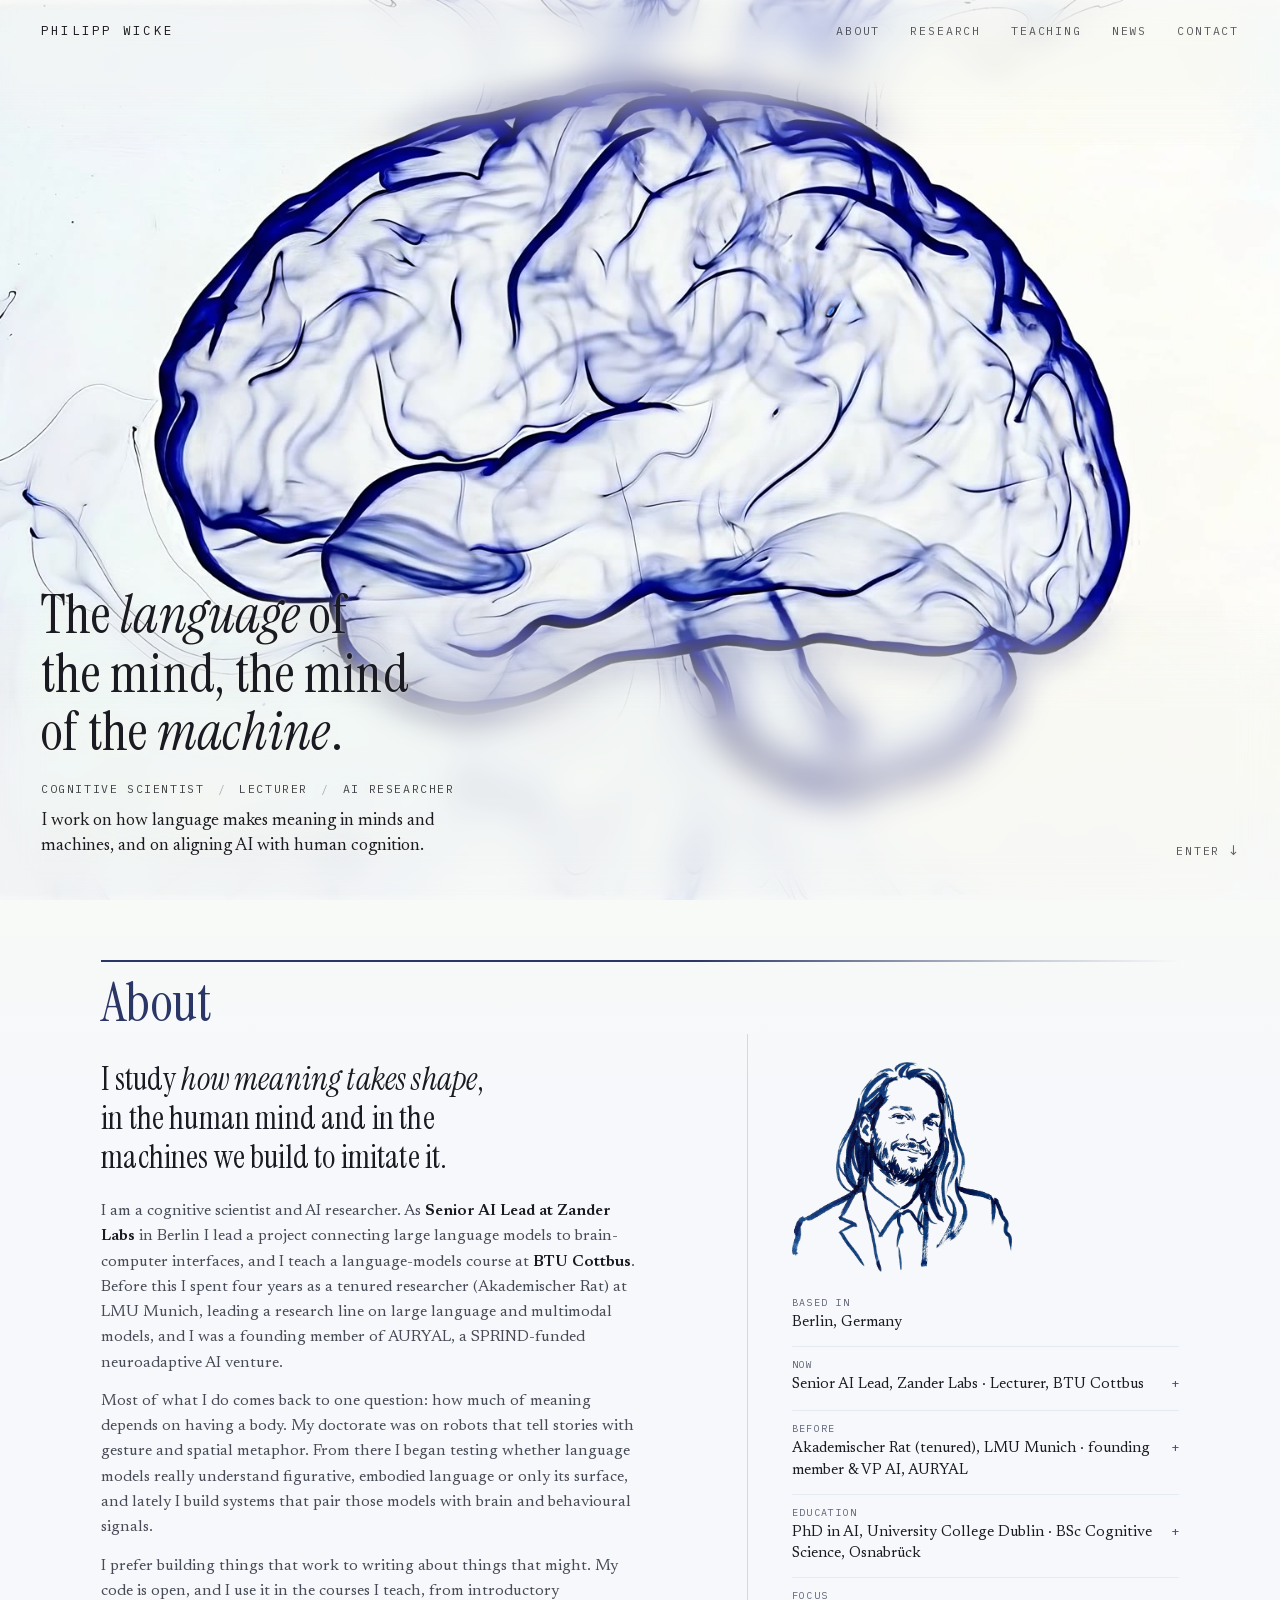
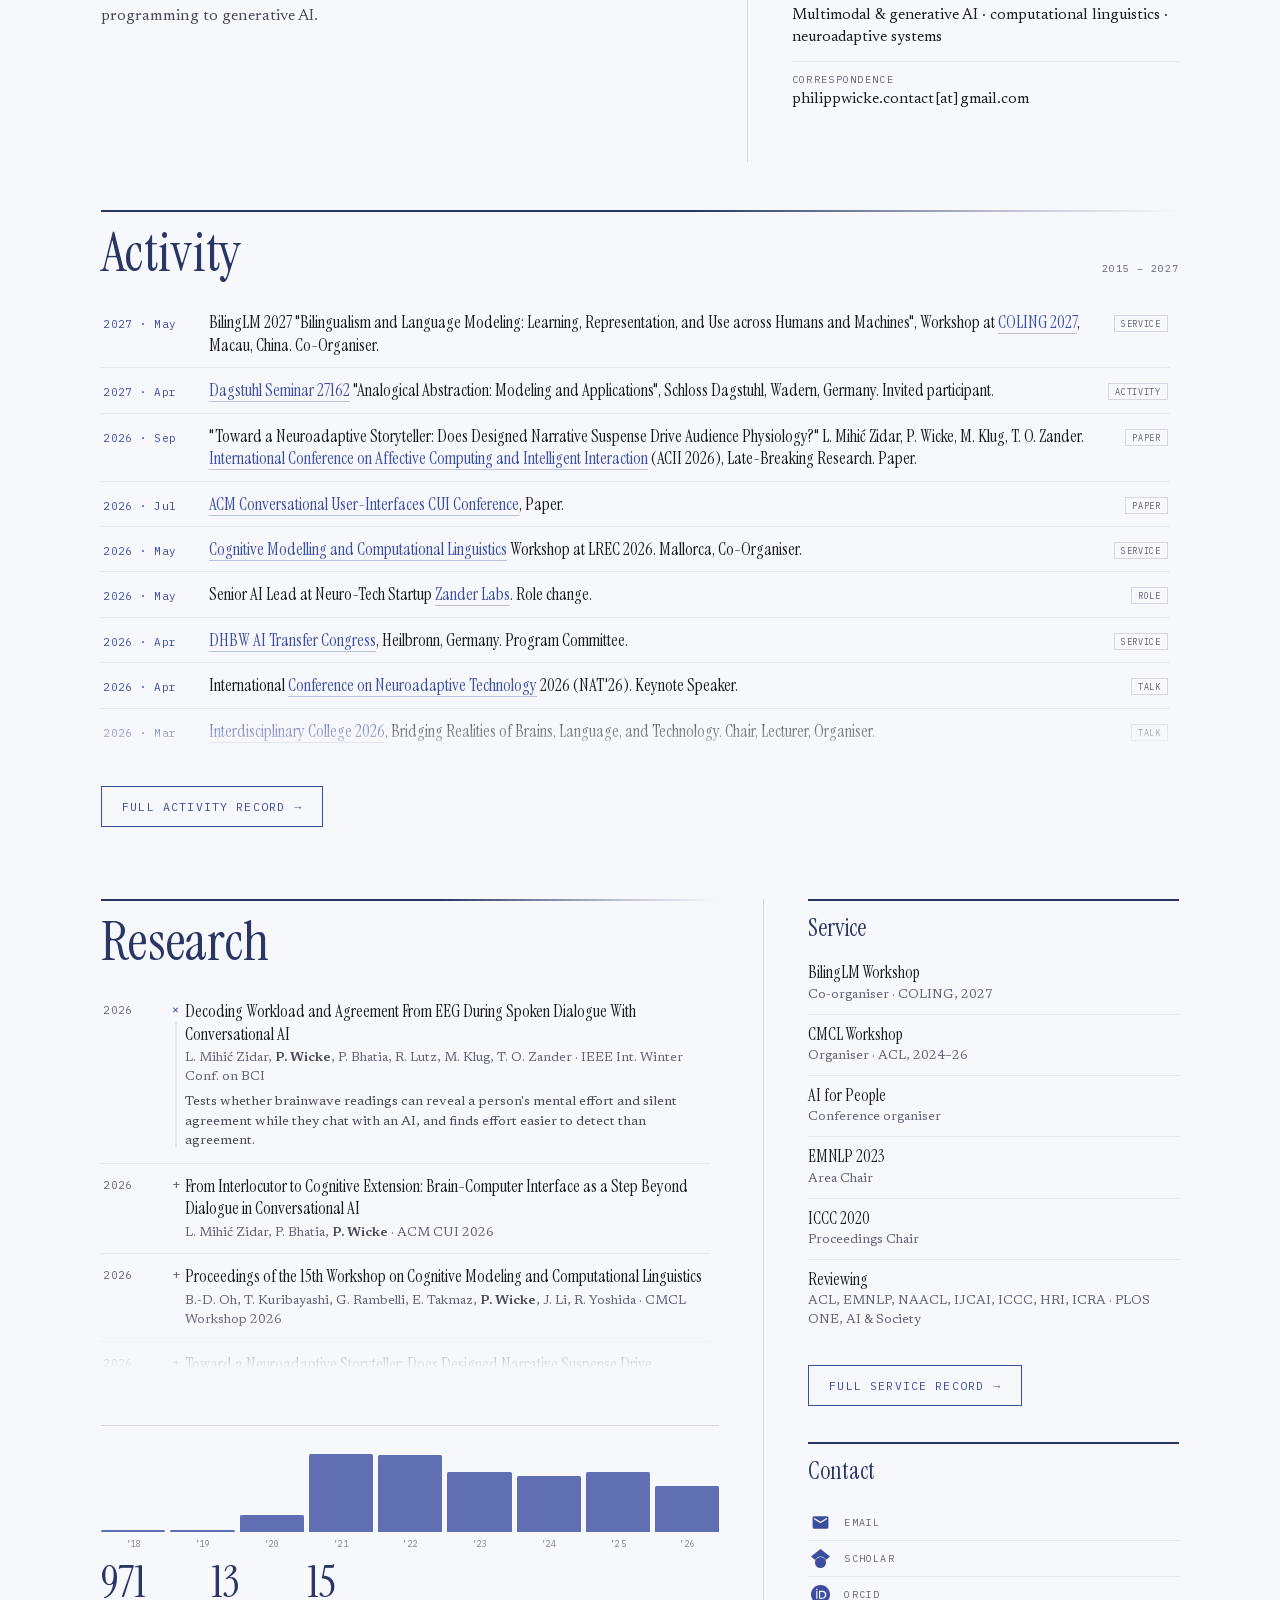
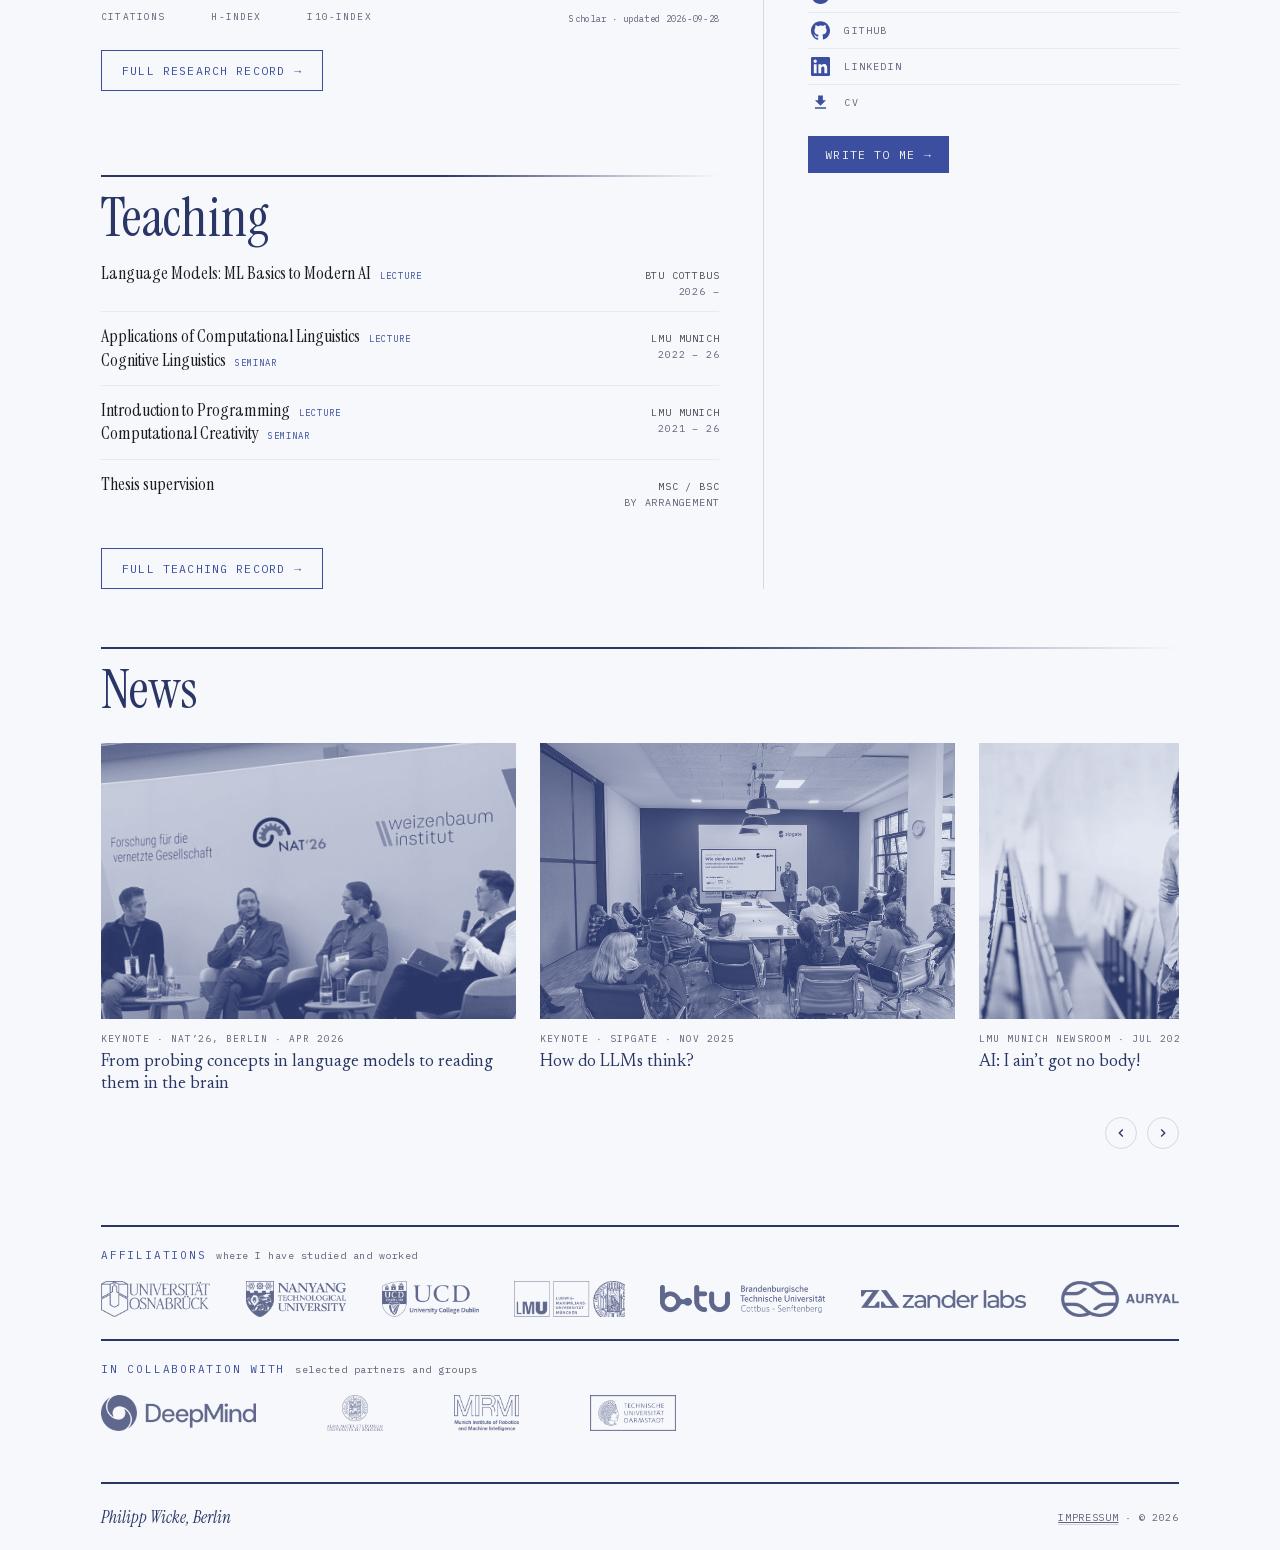
==== commit 8f9e8693: "Add BilingLM 2027 workshop (COLING 2027) to activity and service" ====
--- a/index.html
+++ b/index.html
@@ -371,6 +371,7 @@
         <div class="recent-wrap">
           <div class="recent" id="recent">
 <!-- RECENT-START -->
+<div class="e"><div class="yr tnum">2027 &middot; May</div><div class="d">BilingLM 2027 "Bilingualism and Language Modeling: Learning, Representation, and Use across Humans and Machines", Workshop at <a href="https://2027.coling-iccl.org/">COLING 2027</a>, Macau, China. Co-Organiser.</div><div class="ty">Service</div></div>
 <div class="e"><div class="yr tnum">2027 &middot; Apr</div><div class="d"><a href="https://www.dagstuhl.de/27162">Dagstuhl Seminar 27162</a> "Analogical Abstraction: Modeling and Applications", Schloss Dagstuhl, Wadern, Germany. Invited participant.</div><div class="ty">Activity</div></div>
 <div class="e"><div class="yr tnum">2026 &middot; Sep</div><div class="d">"Toward a Neuroadaptive Storyteller: Does Designed Narrative Suspense Drive Audience Physiology?" L. Mihić Zidar, P. Wicke, M. Klug, T. O. Zander. <a href="https://acii-conf.net/">International Conference on Affective Computing and Intelligent Interaction</a> (ACII 2026), Late-Breaking Research. Paper.</div><div class="ty">Paper</div></div>
 <div class="e"><div class="yr tnum">2026 &middot; Jul</div><div class="d"><a href="https://cui.acm.org/2026/">ACM Conversational User-Interfaces CUI Conference</a>, Paper.</div><div class="ty">Paper</div></div>
@@ -598,6 +599,7 @@
           <section class="sideblock" aria-label="Service">
             <h3>Service</h3>
             <ul class="svc" style="margin-top:11px;">
+              <li><span class="st">BilingLM Workshop</span><span class="sd">Co-organiser &middot; COLING, 2027</span></li>
               <li><span class="st">CMCL Workshop</span><span class="sd">Organiser &middot; ACL, 2024&ndash;26</span></li>
               <li><span class="st">AI for People</span><span class="sd">Conference organiser</span></li>
               <li><span class="st">EMNLP 2023</span><span class="sd">Area Chair</span></li>
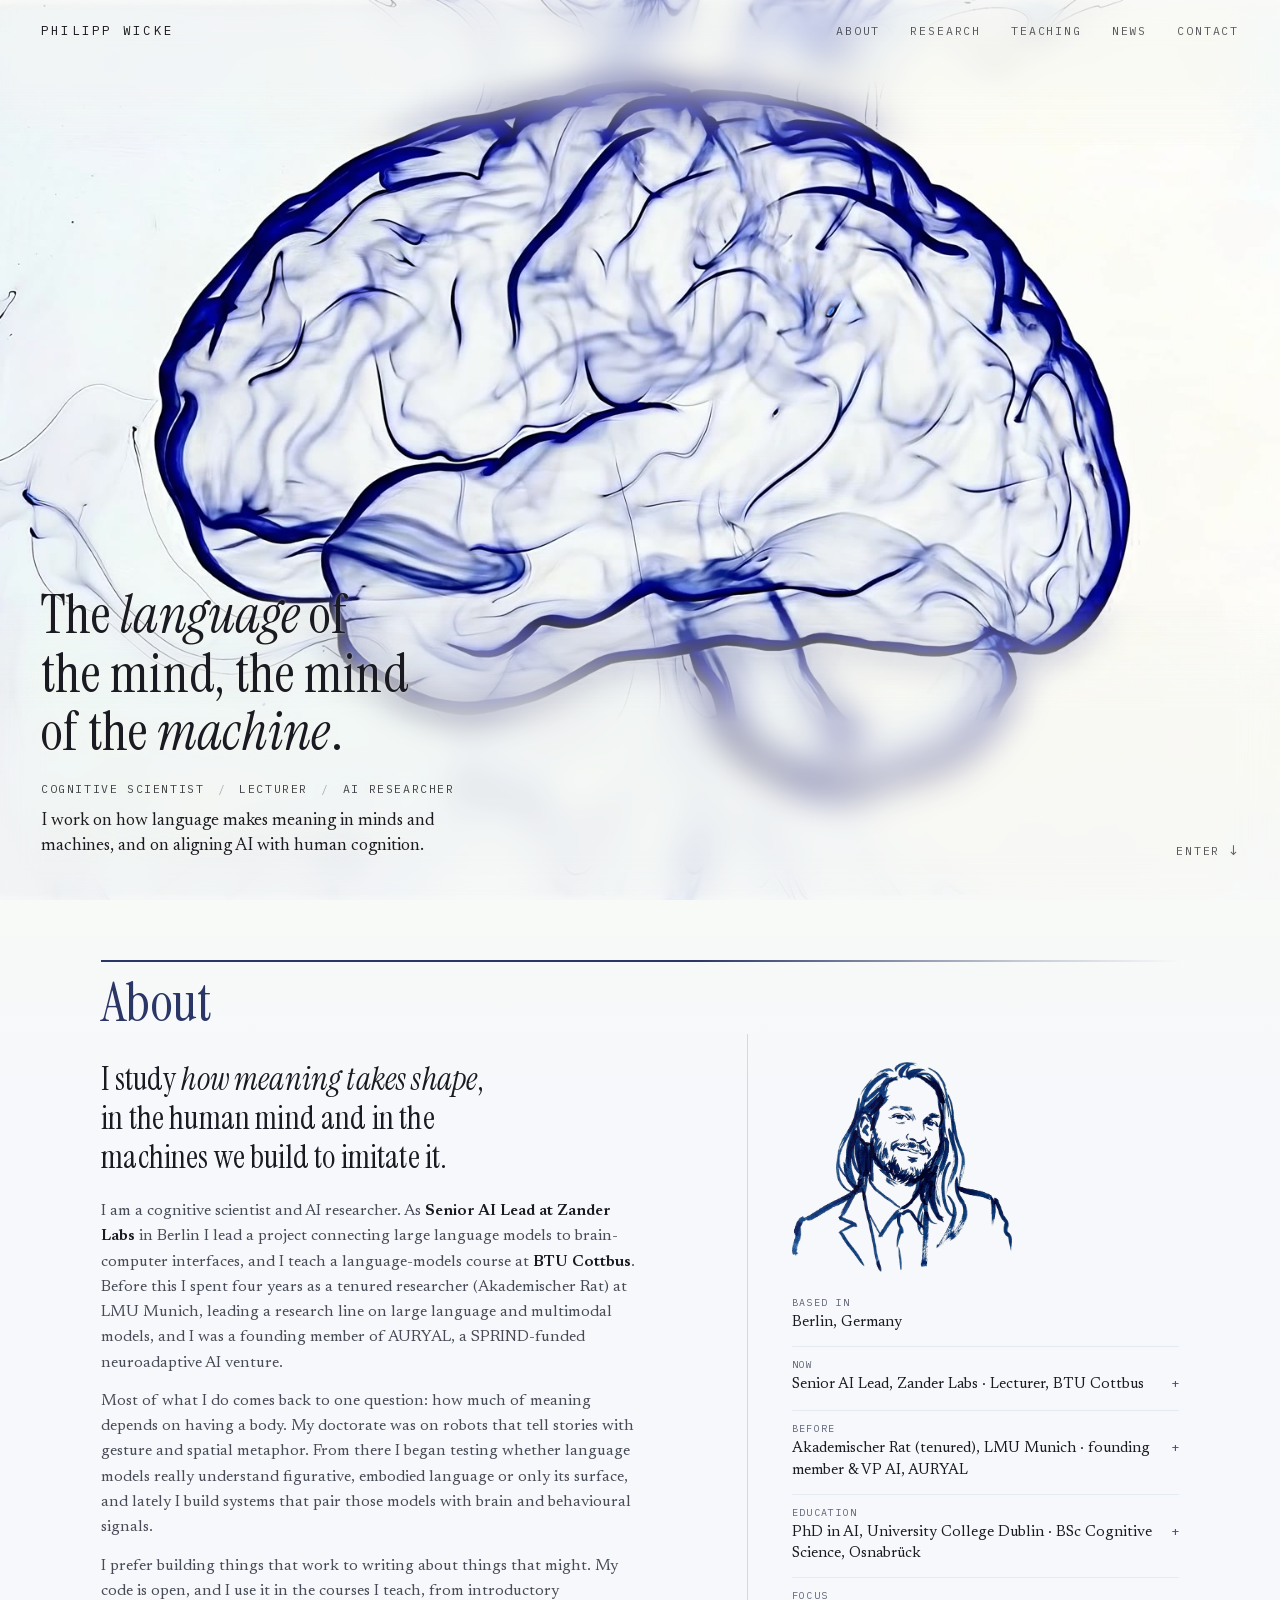
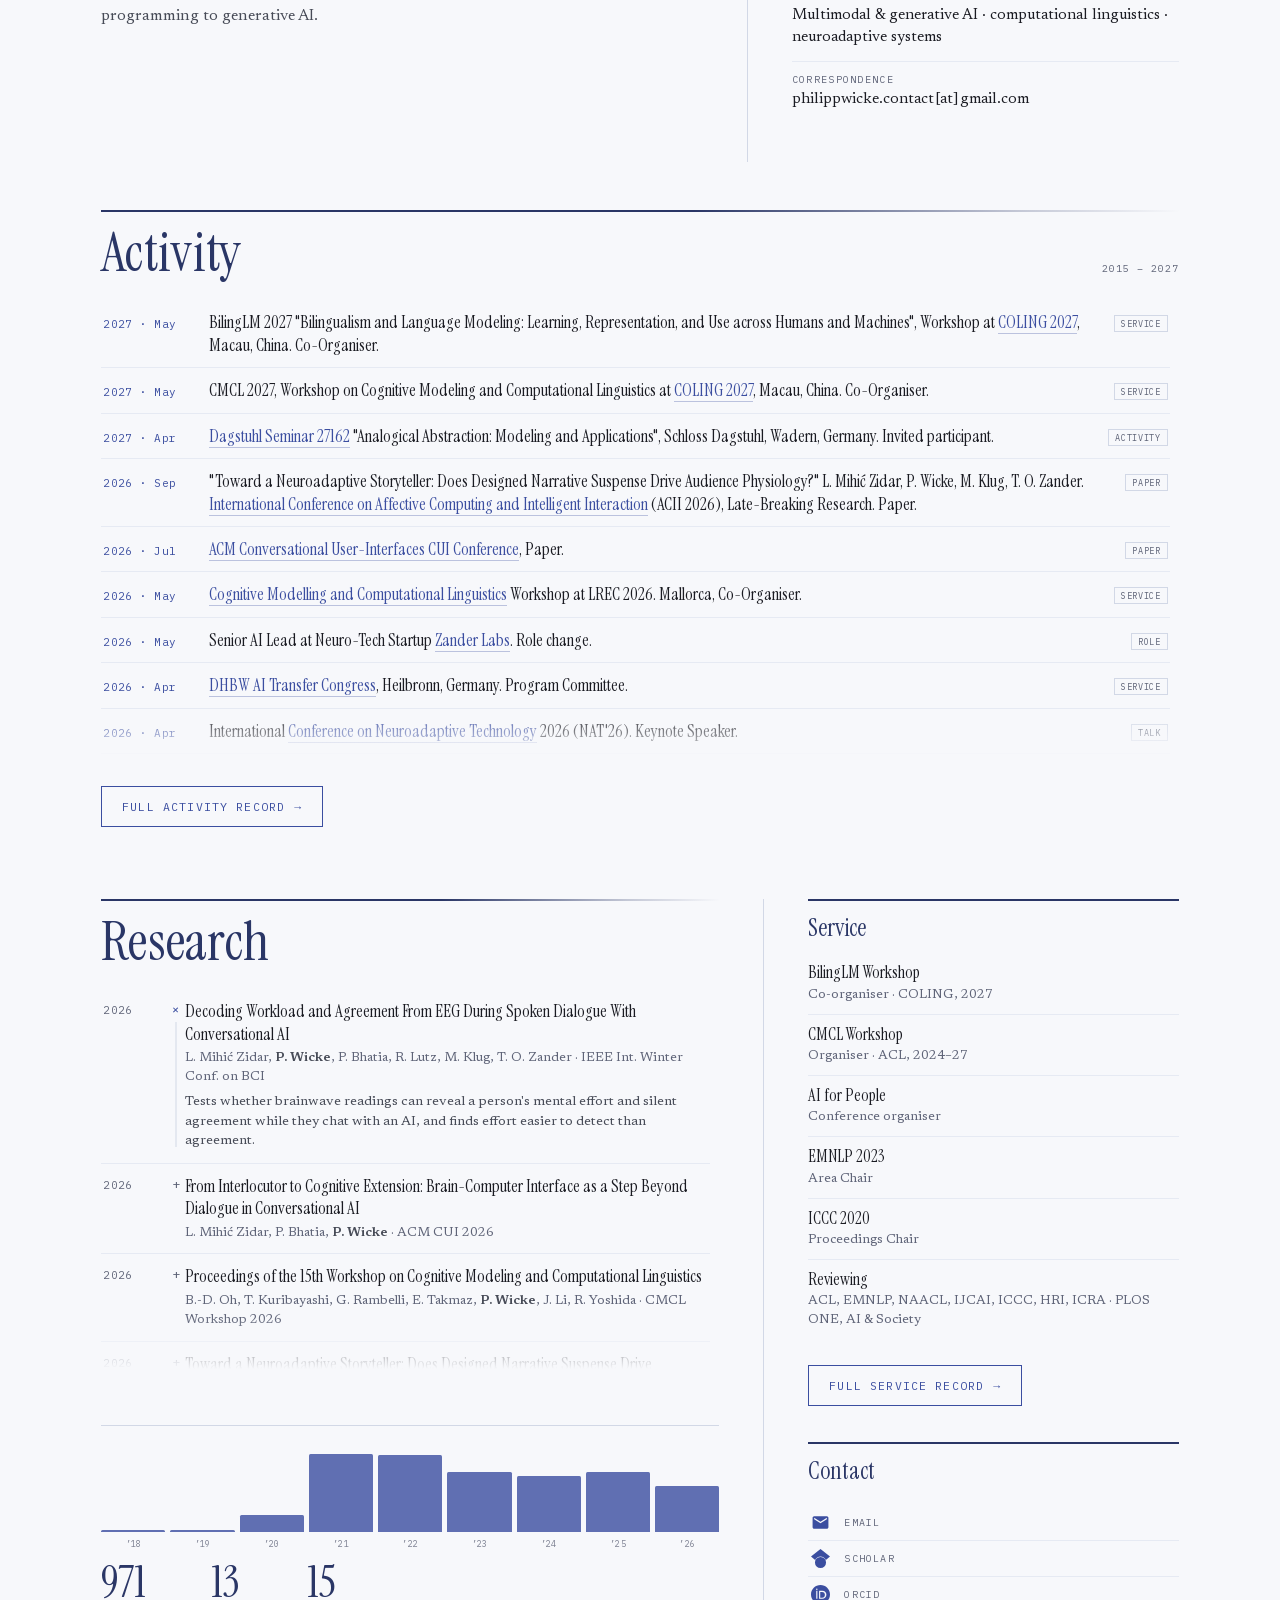
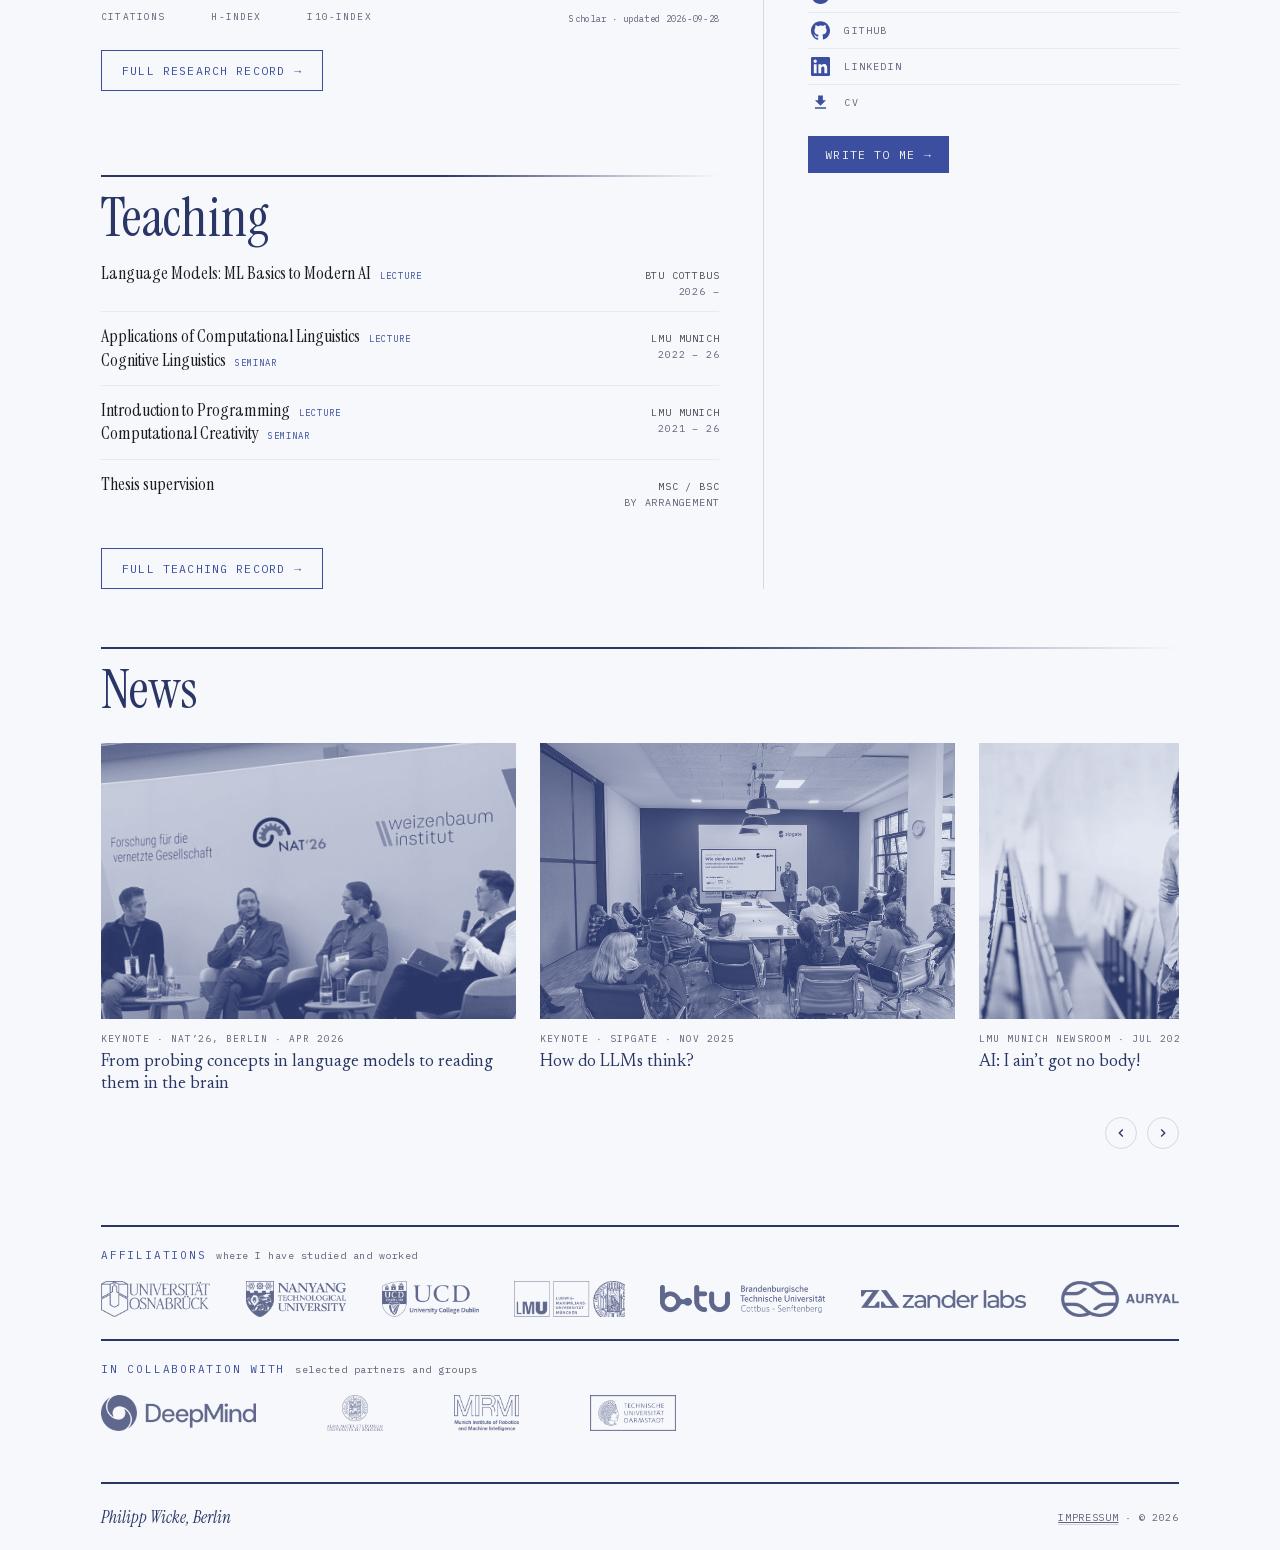
==== commit 3b953830: "Add CMCL 2027 workshop (COLING 2027) to activity and service" ====
--- a/index.html
+++ b/index.html
@@ -372,6 +372,7 @@
           <div class="recent" id="recent">
 <!-- RECENT-START -->
 <div class="e"><div class="yr tnum">2027 &middot; May</div><div class="d">BilingLM 2027 "Bilingualism and Language Modeling: Learning, Representation, and Use across Humans and Machines", Workshop at <a href="https://2027.coling-iccl.org/">COLING 2027</a>, Macau, China. Co-Organiser.</div><div class="ty">Service</div></div>
+<div class="e"><div class="yr tnum">2027 &middot; May</div><div class="d">CMCL 2027, Workshop on Cognitive Modeling and Computational Linguistics at <a href="https://2027.coling-iccl.org/">COLING 2027</a>, Macau, China. Co-Organiser.</div><div class="ty">Service</div></div>
 <div class="e"><div class="yr tnum">2027 &middot; Apr</div><div class="d"><a href="https://www.dagstuhl.de/27162">Dagstuhl Seminar 27162</a> "Analogical Abstraction: Modeling and Applications", Schloss Dagstuhl, Wadern, Germany. Invited participant.</div><div class="ty">Activity</div></div>
 <div class="e"><div class="yr tnum">2026 &middot; Sep</div><div class="d">"Toward a Neuroadaptive Storyteller: Does Designed Narrative Suspense Drive Audience Physiology?" L. Mihić Zidar, P. Wicke, M. Klug, T. O. Zander. <a href="https://acii-conf.net/">International Conference on Affective Computing and Intelligent Interaction</a> (ACII 2026), Late-Breaking Research. Paper.</div><div class="ty">Paper</div></div>
 <div class="e"><div class="yr tnum">2026 &middot; Jul</div><div class="d"><a href="https://cui.acm.org/2026/">ACM Conversational User-Interfaces CUI Conference</a>, Paper.</div><div class="ty">Paper</div></div>
@@ -600,7 +601,7 @@
             <h3>Service</h3>
             <ul class="svc" style="margin-top:11px;">
               <li><span class="st">BilingLM Workshop</span><span class="sd">Co-organiser &middot; COLING, 2027</span></li>
-              <li><span class="st">CMCL Workshop</span><span class="sd">Organiser &middot; ACL, 2024&ndash;26</span></li>
+              <li><span class="st">CMCL Workshop</span><span class="sd">Organiser &middot; ACL, 2024&ndash;27</span></li>
               <li><span class="st">AI for People</span><span class="sd">Conference organiser</span></li>
               <li><span class="st">EMNLP 2023</span><span class="sd">Area Chair</span></li>
               <li><span class="st">ICCC 2020</span><span class="sd">Proceedings Chair</span></li>
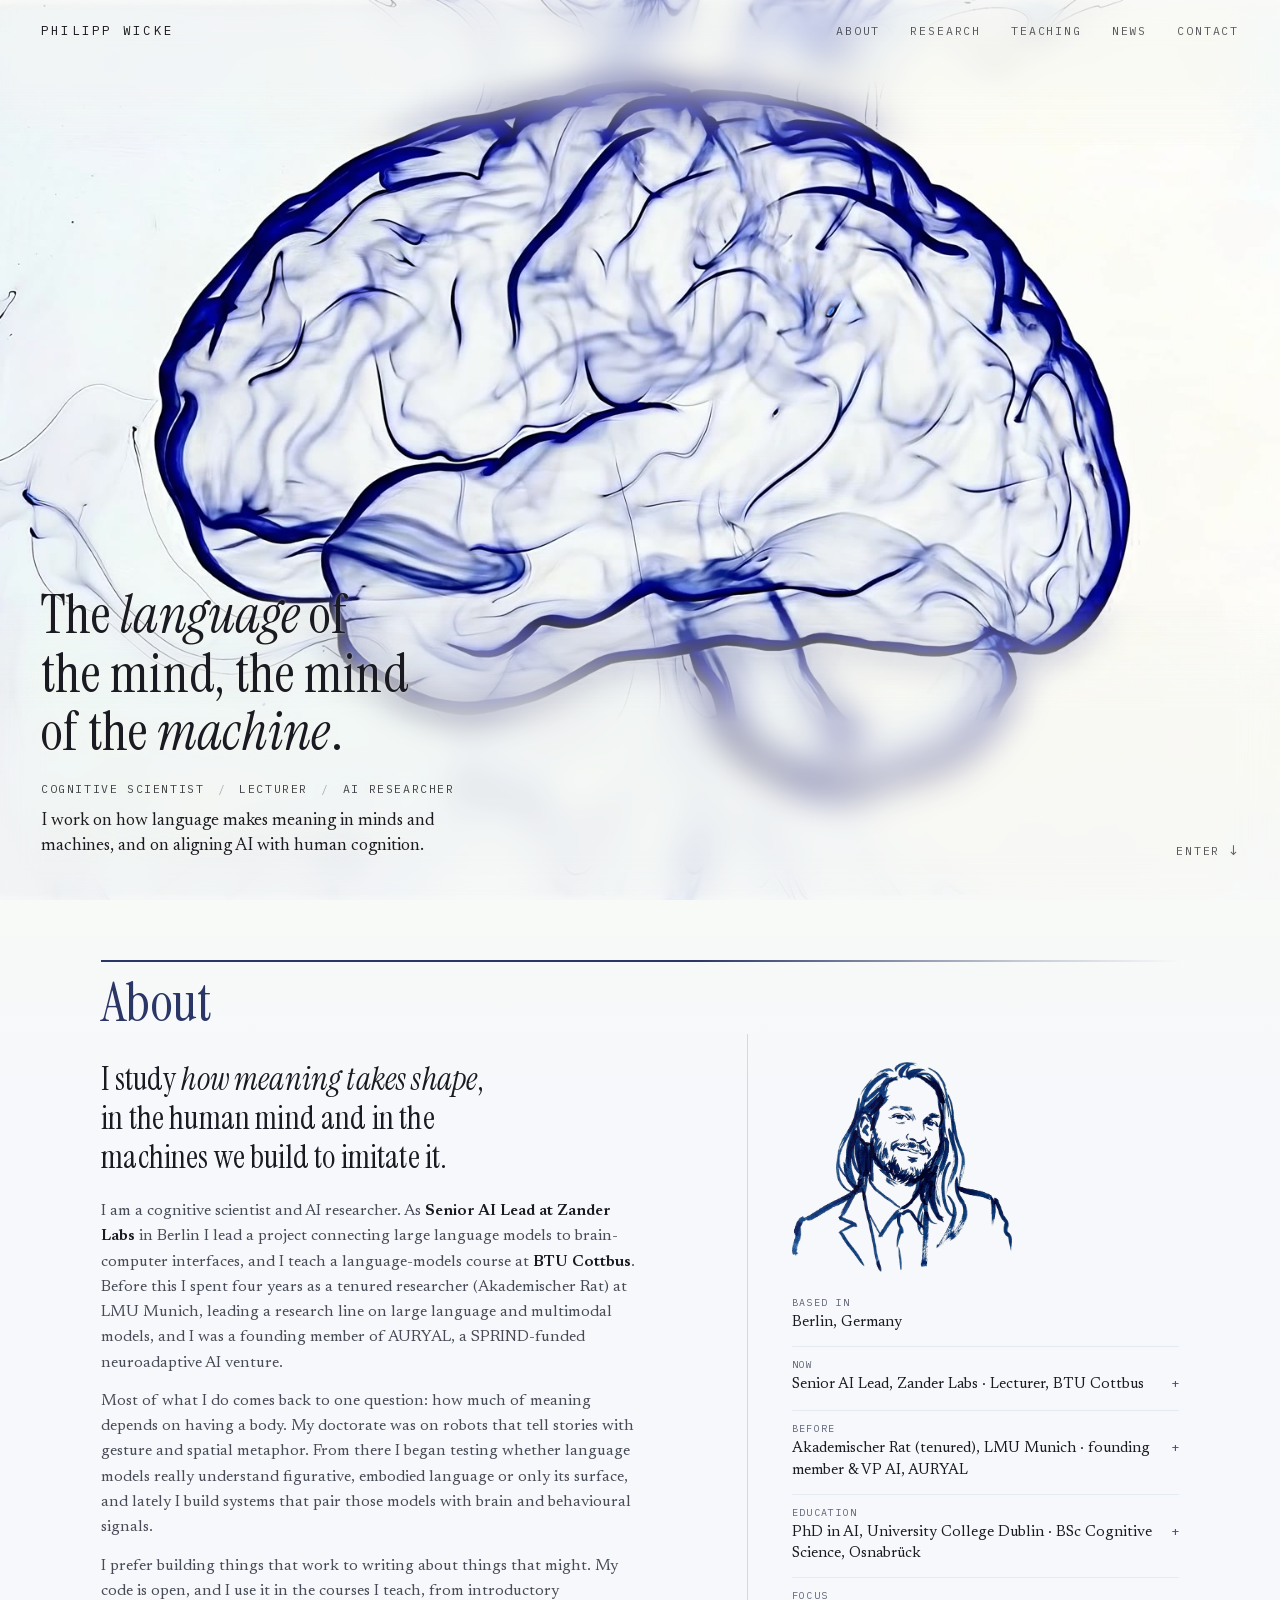
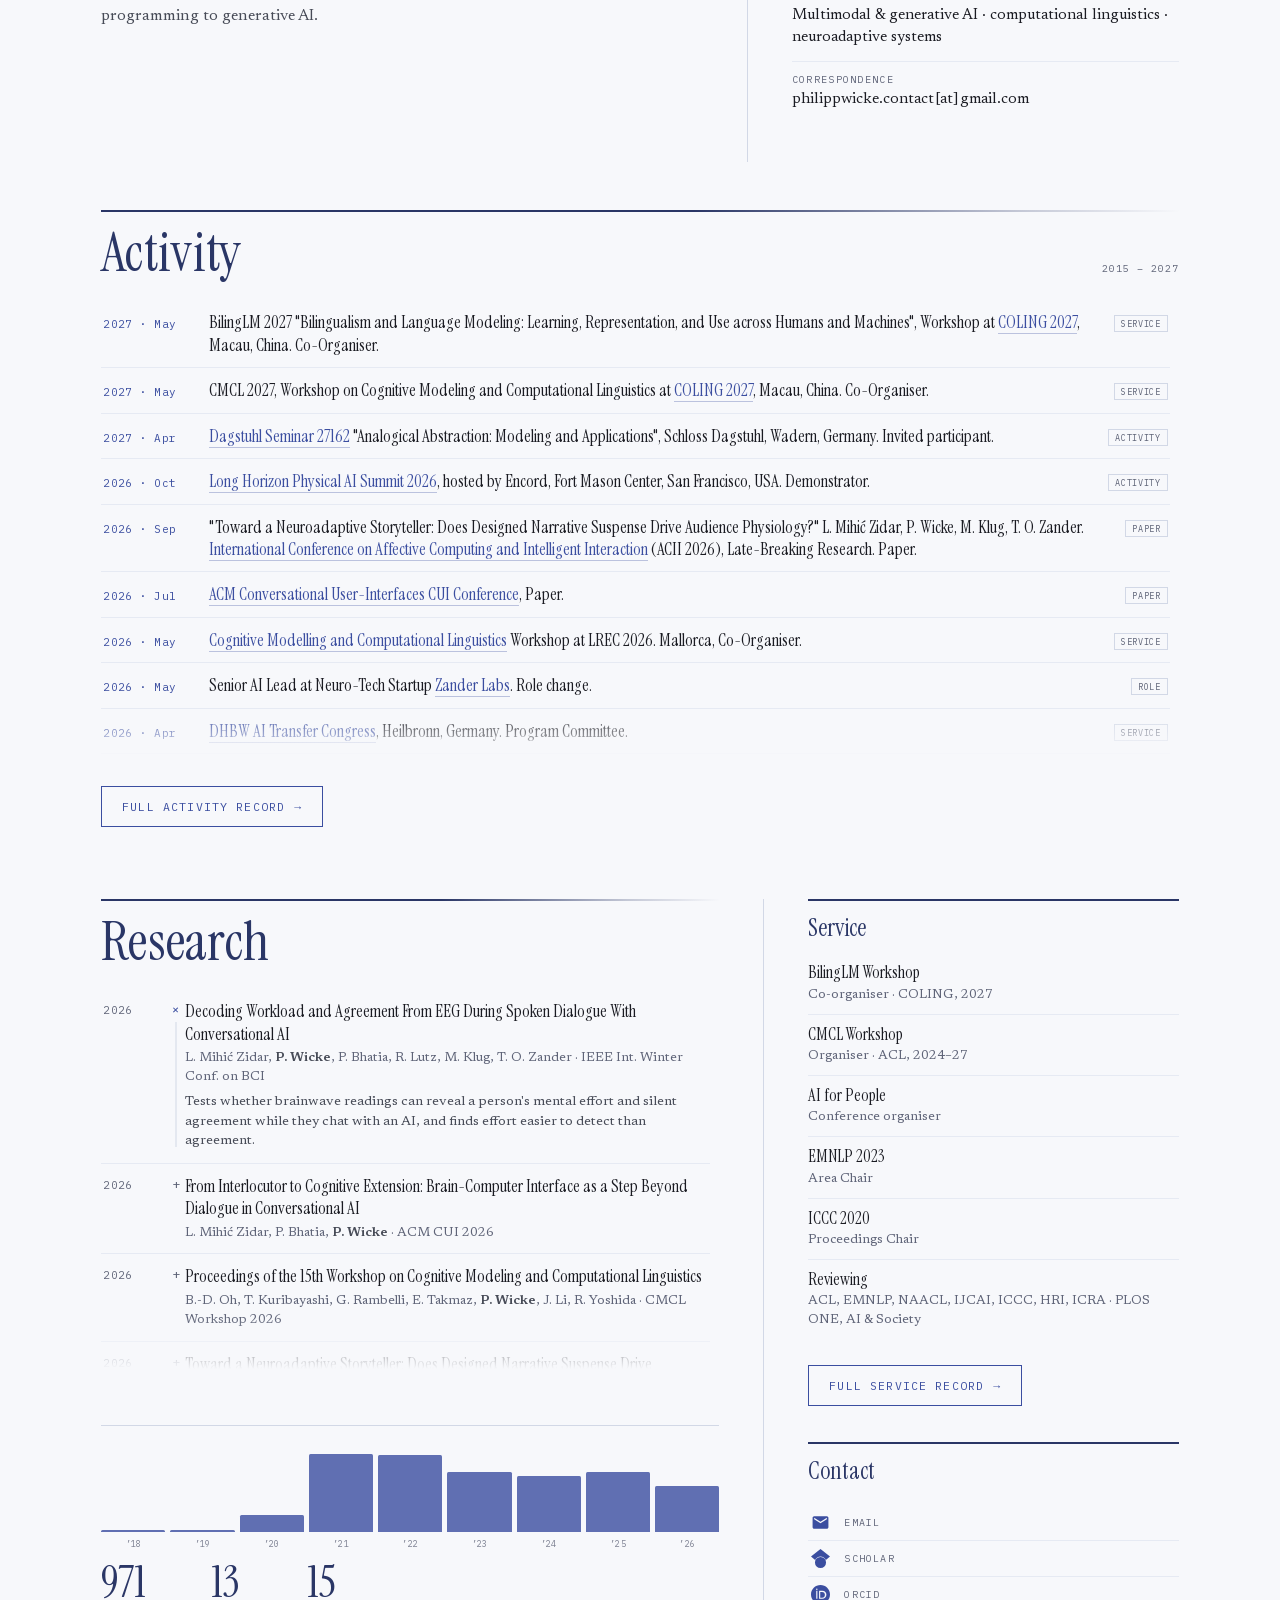
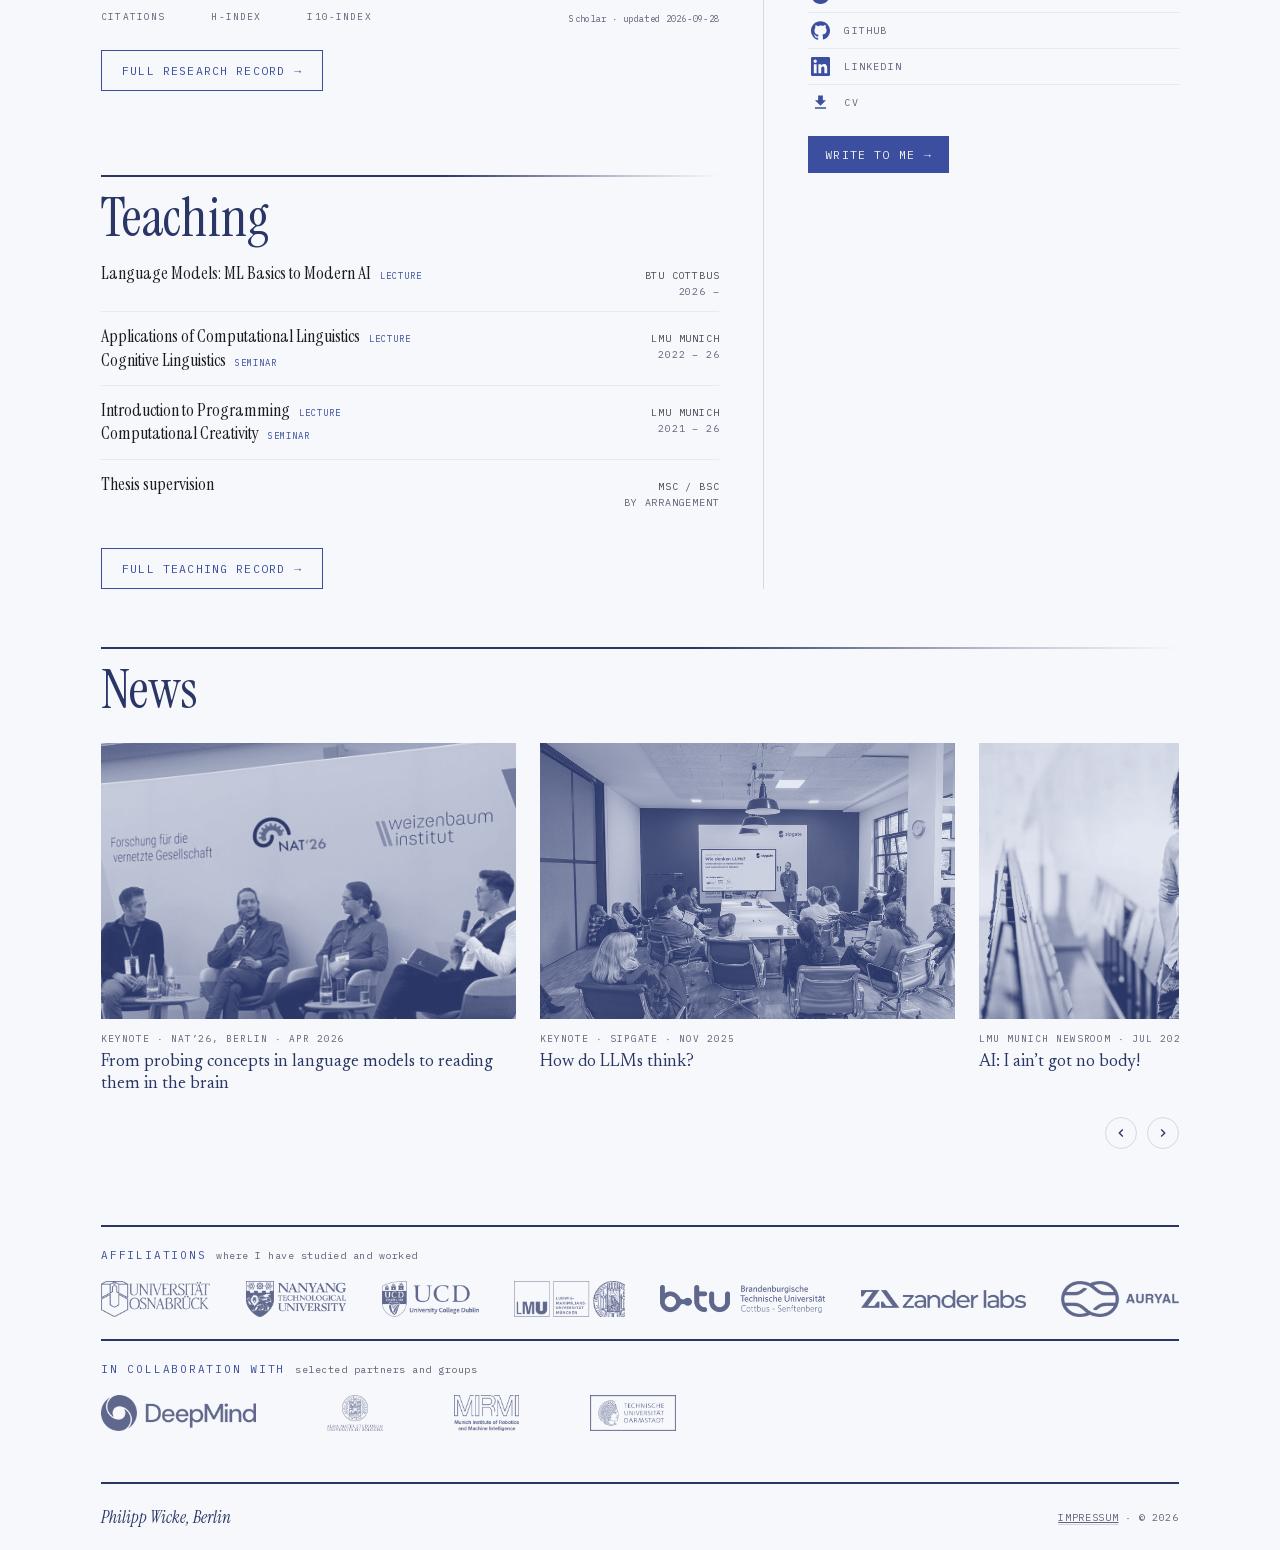
==== commit b9ef7f78: "Add Long Horizon Physical AI Summit 2026 (demonstrator) to activity" ====
--- a/index.html
+++ b/index.html
@@ -374,6 +374,7 @@
 <div class="e"><div class="yr tnum">2027 &middot; May</div><div class="d">BilingLM 2027 "Bilingualism and Language Modeling: Learning, Representation, and Use across Humans and Machines", Workshop at <a href="https://2027.coling-iccl.org/">COLING 2027</a>, Macau, China. Co-Organiser.</div><div class="ty">Service</div></div>
 <div class="e"><div class="yr tnum">2027 &middot; May</div><div class="d">CMCL 2027, Workshop on Cognitive Modeling and Computational Linguistics at <a href="https://2027.coling-iccl.org/">COLING 2027</a>, Macau, China. Co-Organiser.</div><div class="ty">Service</div></div>
 <div class="e"><div class="yr tnum">2027 &middot; Apr</div><div class="d"><a href="https://www.dagstuhl.de/27162">Dagstuhl Seminar 27162</a> "Analogical Abstraction: Modeling and Applications", Schloss Dagstuhl, Wadern, Germany. Invited participant.</div><div class="ty">Activity</div></div>
+<div class="e"><div class="yr tnum">2026 &middot; Oct</div><div class="d"><a href="https://encord.com/long-horizon/">Long Horizon Physical AI Summit 2026</a>, hosted by Encord, Fort Mason Center, San Francisco, USA. Demonstrator.</div><div class="ty">Activity</div></div>
 <div class="e"><div class="yr tnum">2026 &middot; Sep</div><div class="d">"Toward a Neuroadaptive Storyteller: Does Designed Narrative Suspense Drive Audience Physiology?" L. Mihić Zidar, P. Wicke, M. Klug, T. O. Zander. <a href="https://acii-conf.net/">International Conference on Affective Computing and Intelligent Interaction</a> (ACII 2026), Late-Breaking Research. Paper.</div><div class="ty">Paper</div></div>
 <div class="e"><div class="yr tnum">2026 &middot; Jul</div><div class="d"><a href="https://cui.acm.org/2026/">ACM Conversational User-Interfaces CUI Conference</a>, Paper.</div><div class="ty">Paper</div></div>
 <div class="e"><div class="yr tnum">2026 &middot; May</div><div class="d"><a href="https://sites.google.com/view/cmclworkshop/cfp">Cognitive Modelling and Computational Linguistics</a> Workshop at LREC 2026. Mallorca, Co-Organiser.</div><div class="ty">Service</div></div>
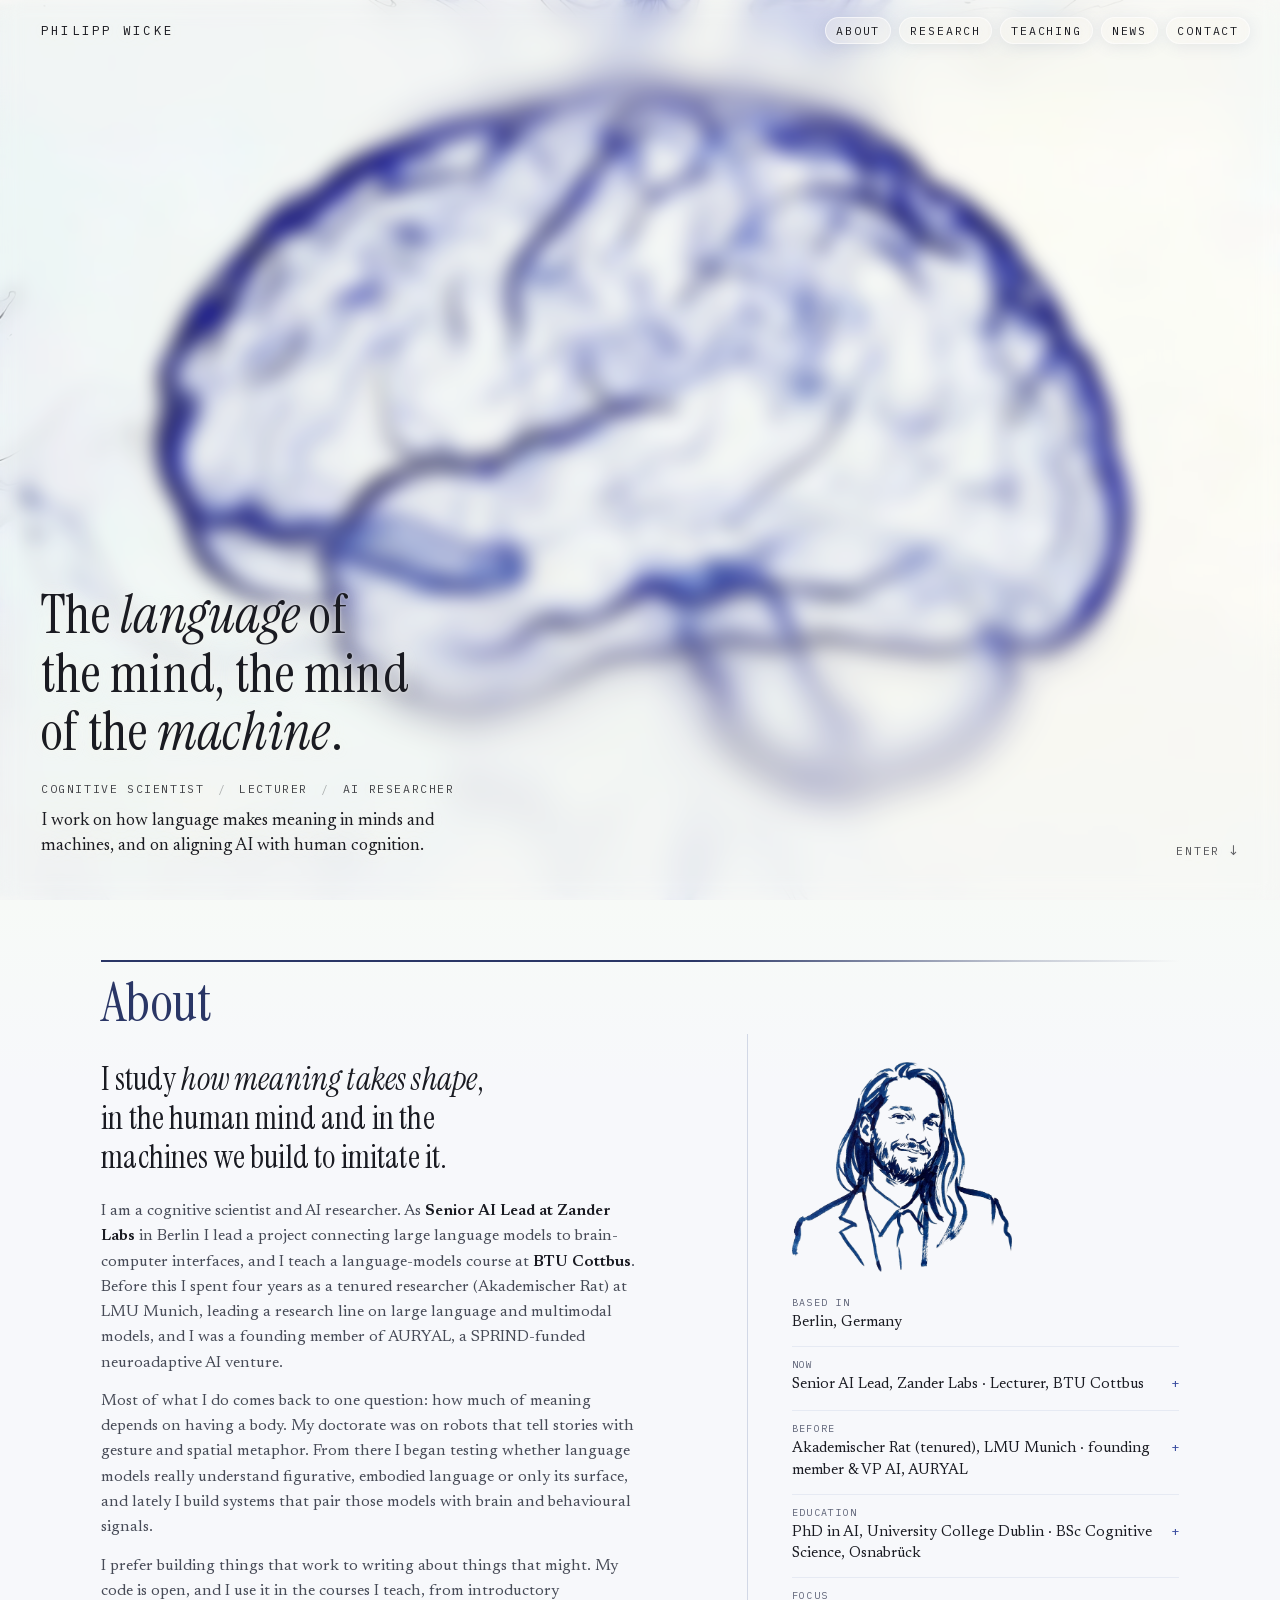
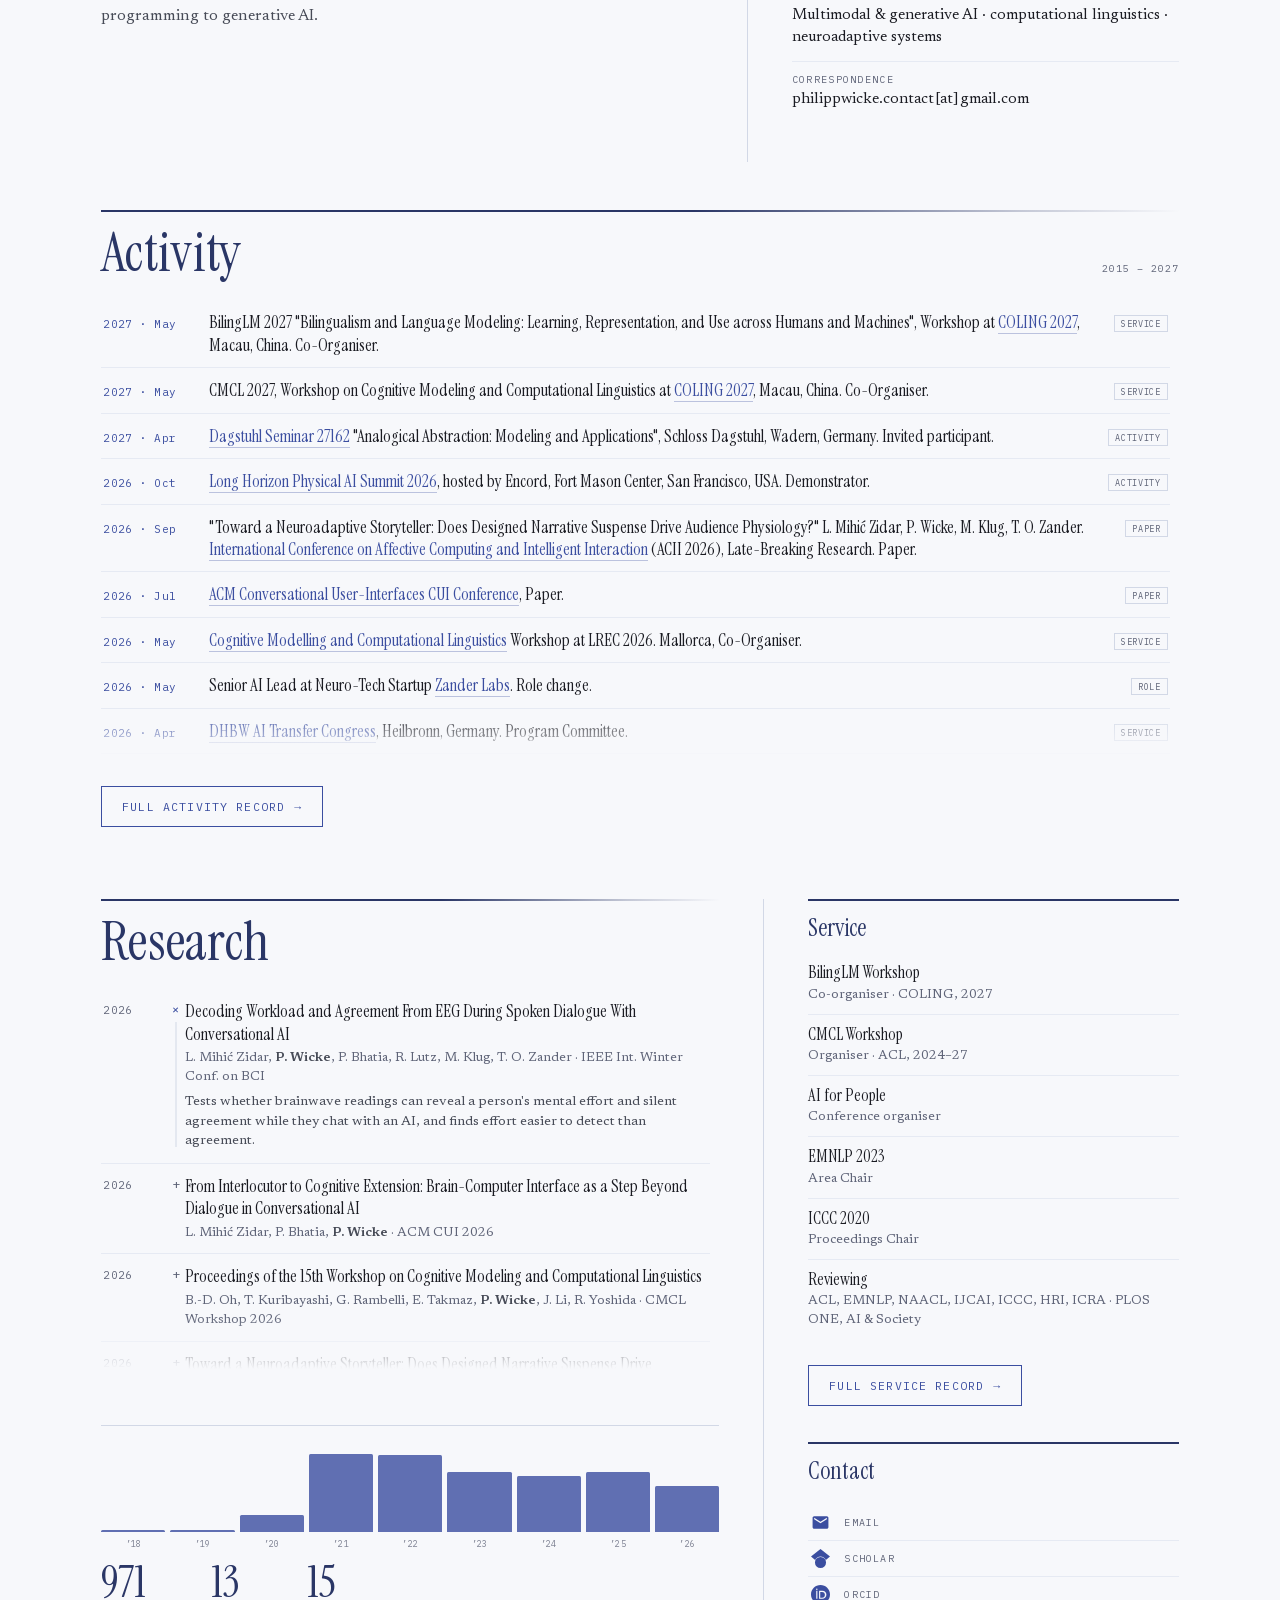
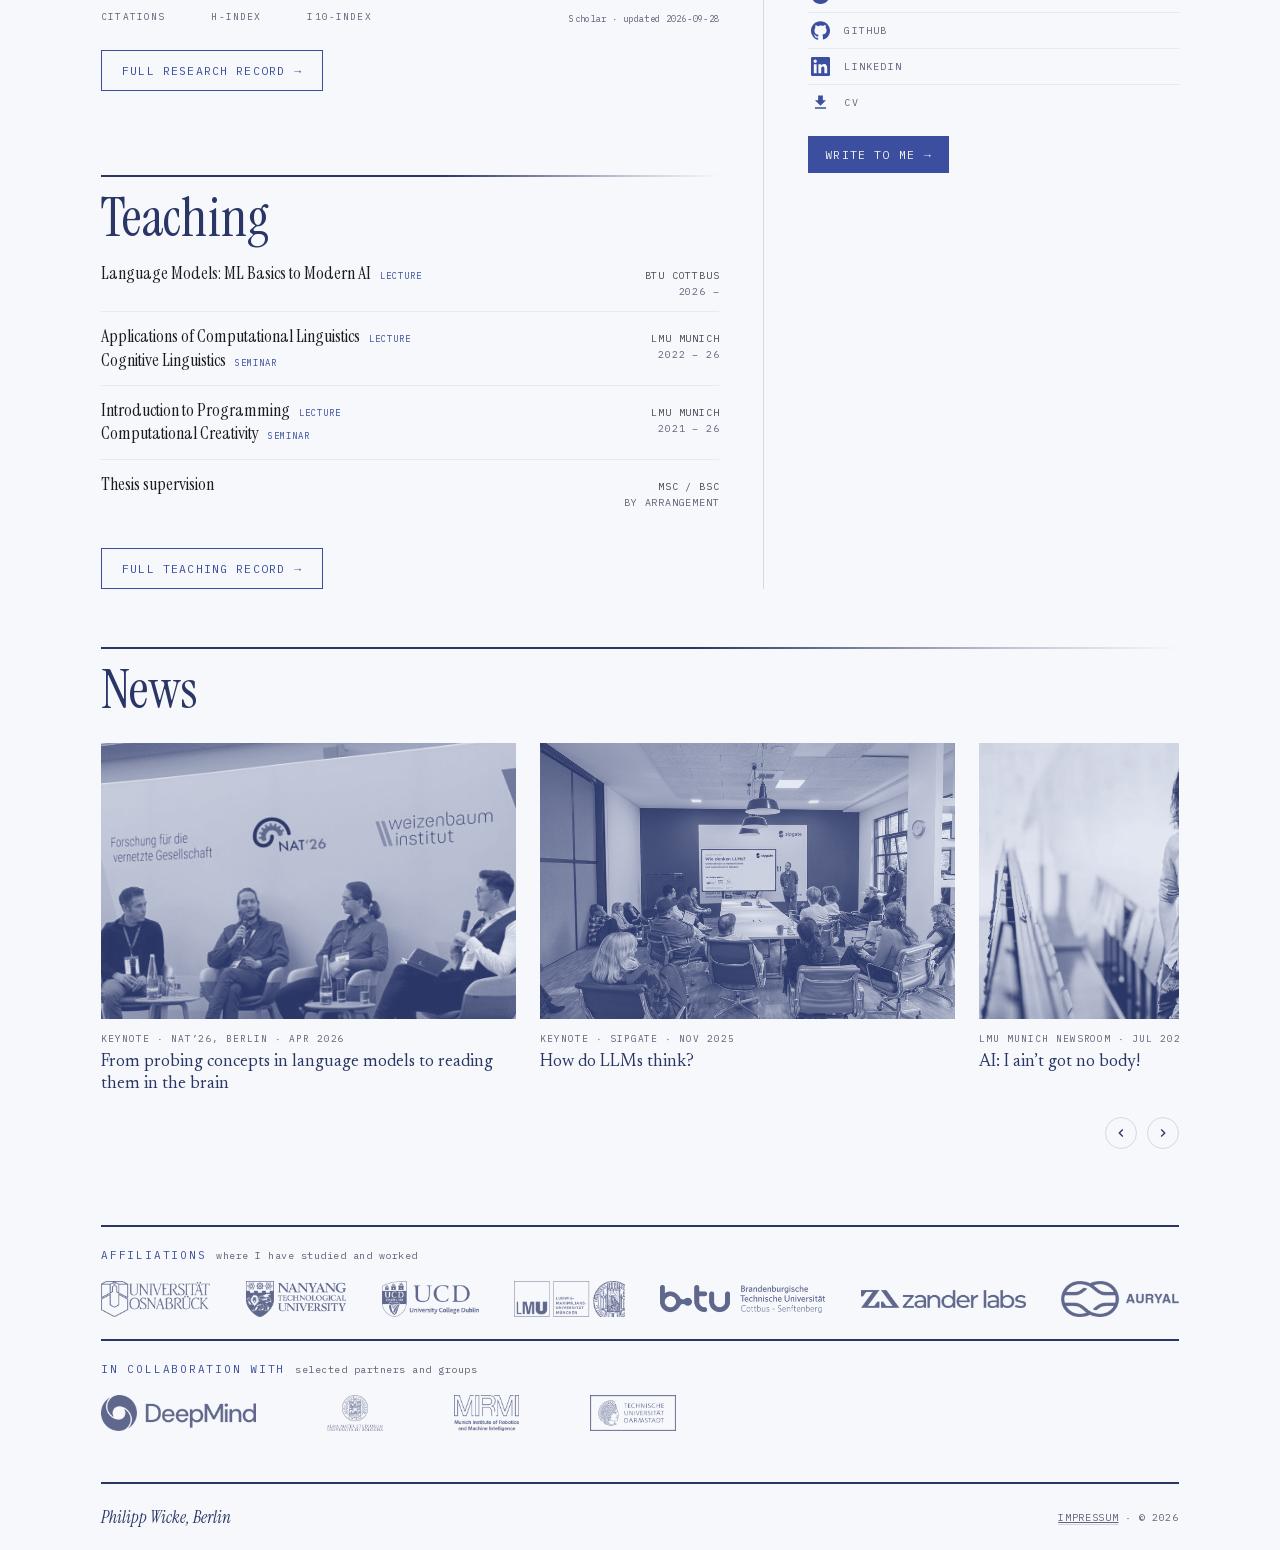
==== commit 21f9fbd9: "Hero: start on the first frame, remove the clip's periodic hitches" ====
--- a/index.html
+++ b/index.html
@@ -51,8 +51,13 @@
   .floatnav.docked nav a{opacity:1;}
 
   /* ============ HERO (first screen) ============ */
-  .stage{position:relative;height:100vh;height:100svh;overflow:hidden;}
+  .stage{position:relative;height:100vh;height:100svh;overflow:hidden;background:#f8f4eb;}  /* the cream of the video's first frame */
   .stage .bg{position:absolute;inset:0;width:100%;height:100%;object-fit:cover;z-index:0;}
+  /* the settled-brain still is the END frame: it sits above the video but stays invisible while the clip plays
+     (the video's poster is the first frame). It fades in once the clip has settled on that same frame, or as the
+     fallback (reduced motion, blocked autoplay, video failed or never started) */
+  .stage .still{opacity:0;pointer-events:none;transition:opacity 1.6s ease;}
+  .stage.static .still{opacity:1;}
   .scrim{position:absolute;inset:0;pointer-events:none;background:linear-gradient(180deg,
     rgba(247,248,251,.22) 0%, rgba(247,248,251,0) 16%, rgba(247,248,251,0) 66%, rgba(247,248,251,.55) 100%);}
   .frost{position:absolute;left:0;right:0;z-index:1;pointer-events:none;
@@ -97,6 +102,7 @@
   a:focus-visible{outline:2px solid var(--accent);outline-offset:3px;border-radius:2px;}
   @media (prefers-reduced-motion:reduce){
     video.bg{display:none;}
+    .stage .still{opacity:1;transition:none;}
     .frost-full,.enter,.enter .arr{transition:none;}
     .stage.breathing .frost-full{animation:none;}
     .floatnav nav a::before{transition:none;transform:none;}
@@ -317,9 +323,9 @@
 
   <main>
   <section class="stage" id="top">
-    <img class="bg still" src="assets/hero-seq-poster.jpg" alt="">
-    <video id="hero" class="bg" autoplay muted playsinline poster="assets/hero-seq-poster.jpg">
-      <source src="assets/hero-sequence.mp4" type="video/mp4"></video>
+    <video id="hero" class="bg" autoplay muted playsinline poster="assets/hero-seq-start.jpg">
+      <source src="assets/hero-sequence.mp4" type="video/mp4" onerror="this.parentNode.setAttribute('data-failed','')"></video>
+    <img class="bg still" src="assets/hero-seq-poster.jpg" alt="" fetchpriority="low" decoding="async">
     <div class="scrim"></div>
     <div class="frost frost-top"></div>
     <div class="frost frost-bottom"></div>
@@ -697,26 +703,77 @@
       });
     }
     function reveal(){ frost(); wake(true); }
+    /* the end-frame still takes over from the video: after a fallback, or once the clip has settled on its last frame */
+    function settle(){
+      var st=stage.querySelector('.still');
+      /* crossfade only once the still is decoded, so it never pops in half-loaded */
+      (st && st.decode ? st.decode() : Promise.resolve()).catch(function(){}).then(function(){ stage.classList.add('static'); });
+    }
+    /* the clip cannot play: stop it for good and show the still */
+    function fallback(){ hero.removeAttribute('autoplay'); hero.pause(); settle(); reveal(); }
     function rampDown(){
       (function step(){
         if(hero.paused || hero.ended) return;
         var rem = hero.duration - hero.currentTime;
-        if(rem <= 0.05){ hero.pause(); stage.classList.add('breathing'); return; }
+        if(rem <= 0.05){ hero.pause(); stage.classList.add('breathing'); settle(); return; }
         hero.playbackRate = Math.max(0.07, Math.min(1, rem/2.6));
         requestAnimationFrame(step);
       })();
     }
-    if((window.matchMedia && matchMedia('(prefers-reduced-motion:reduce)').matches) || !hero){ reveal(); return; }
+    /* run fn now if the page is visible, else on the next time it is shown */
+    function whenVisible(fn){
+      if(document.visibilityState !== 'hidden'){ fn(); return; }
+      document.addEventListener('visibilitychange', function shown(){
+        if(document.visibilityState === 'hidden') return;
+        document.removeEventListener('visibilitychange', shown); fn();
+      });
+    }
+    /* browsers hold muted autoplay back while the video is off screen (a deep link, a restored scroll),
+       so the clip only gets judged while the page is visible AND the hero is in view */
+    function onScreen(){ var r=hero.getBoundingClientRect(); return r.bottom > 0 && r.top < window.innerHeight; }
+    function whenShown(fn){
+      whenVisible(function(){
+        if(onScreen() || !('IntersectionObserver' in window)){ fn(); return; }
+        var io=new IntersectionObserver(function(es){
+          if(!es[0].isIntersecting) return;
+          io.disconnect(); fn();
+        });
+        io.observe(hero);
+      });
+    }
+    if(!hero){ stage.classList.add('static'); reveal(); return; }
+    if(window.matchMedia && matchMedia('(prefers-reduced-motion:reduce)').matches){
+      hero.removeAttribute('autoplay'); hero.pause(); stage.classList.add('static'); reveal(); return;
+    }
+    var started=false;
+    hero.addEventListener('playing',function(){ started=true; });
     hero.addEventListener('timeupdate',function(){
-      if(hero.currentTime>=17.5) frost();
-      if(hero.currentTime>=21.5) wake(false);
+      if(hero.currentTime>=16.875) frost();
+      if(hero.currentTime>=20.75) wake(false);
       if(!decel && hero.duration && (hero.duration - hero.currentTime) <= 2.6){ decel=true; rampDown(); }
     });
-    hero.addEventListener('ended',function(){ stage.classList.add('breathing'); });
-    hero.addEventListener('error', reveal);
-    var p = hero.play && hero.play(); if(p && p.catch) p.catch(reveal);
-    setTimeout(function(){ if(hero.currentTime < 0.3) reveal(); }, 4000);
-    setTimeout(function(){ reveal(); }, 24000);
+    hero.addEventListener('ended',function(){ stage.classList.add('breathing'); settle(); });
+    hero.addEventListener('error', fallback);
+    /* a failed <source> fires its error on the source, not the video; one that failed before this script ran is flagged by its onerror attribute */
+    var src = hero.querySelector('source'); if(src) src.addEventListener('error', fallback);
+    if(hero.hasAttribute('data-failed')){ fallback(); return; }
+    /* blocked or unsupported: fall back; an AbortError only means a play request was interrupted (the check below still covers a stuck clip) */
+    var p = hero.play && hero.play(); if(p && p.catch) p.catch(function(e){ if(!e || e.name !== 'AbortError') fallback(); });
+    /* if the clip has not started after 4 s of being shown, fall back; a clip that is still downloading gets
+       one more 4 s, and time in a background tab or with the hero scrolled away (where browsers hold it) does not count */
+    function arm(){
+      var waited=0;
+      (function check(){
+        setTimeout(function(){
+          if(started || hero.currentTime > 0) return;
+          if(document.visibilityState === 'hidden' || !onScreen()){ whenShown(check); return; }
+          if(hero.networkState === hero.NETWORK_LOADING && !hero.error && ++waited < 2){ check(); return; }
+          fallback();
+        }, 4000);
+      })();
+      setTimeout(function(){ reveal(); }, 24000);
+    }
+    whenShown(arm);
   })();
   </script>
   <script>
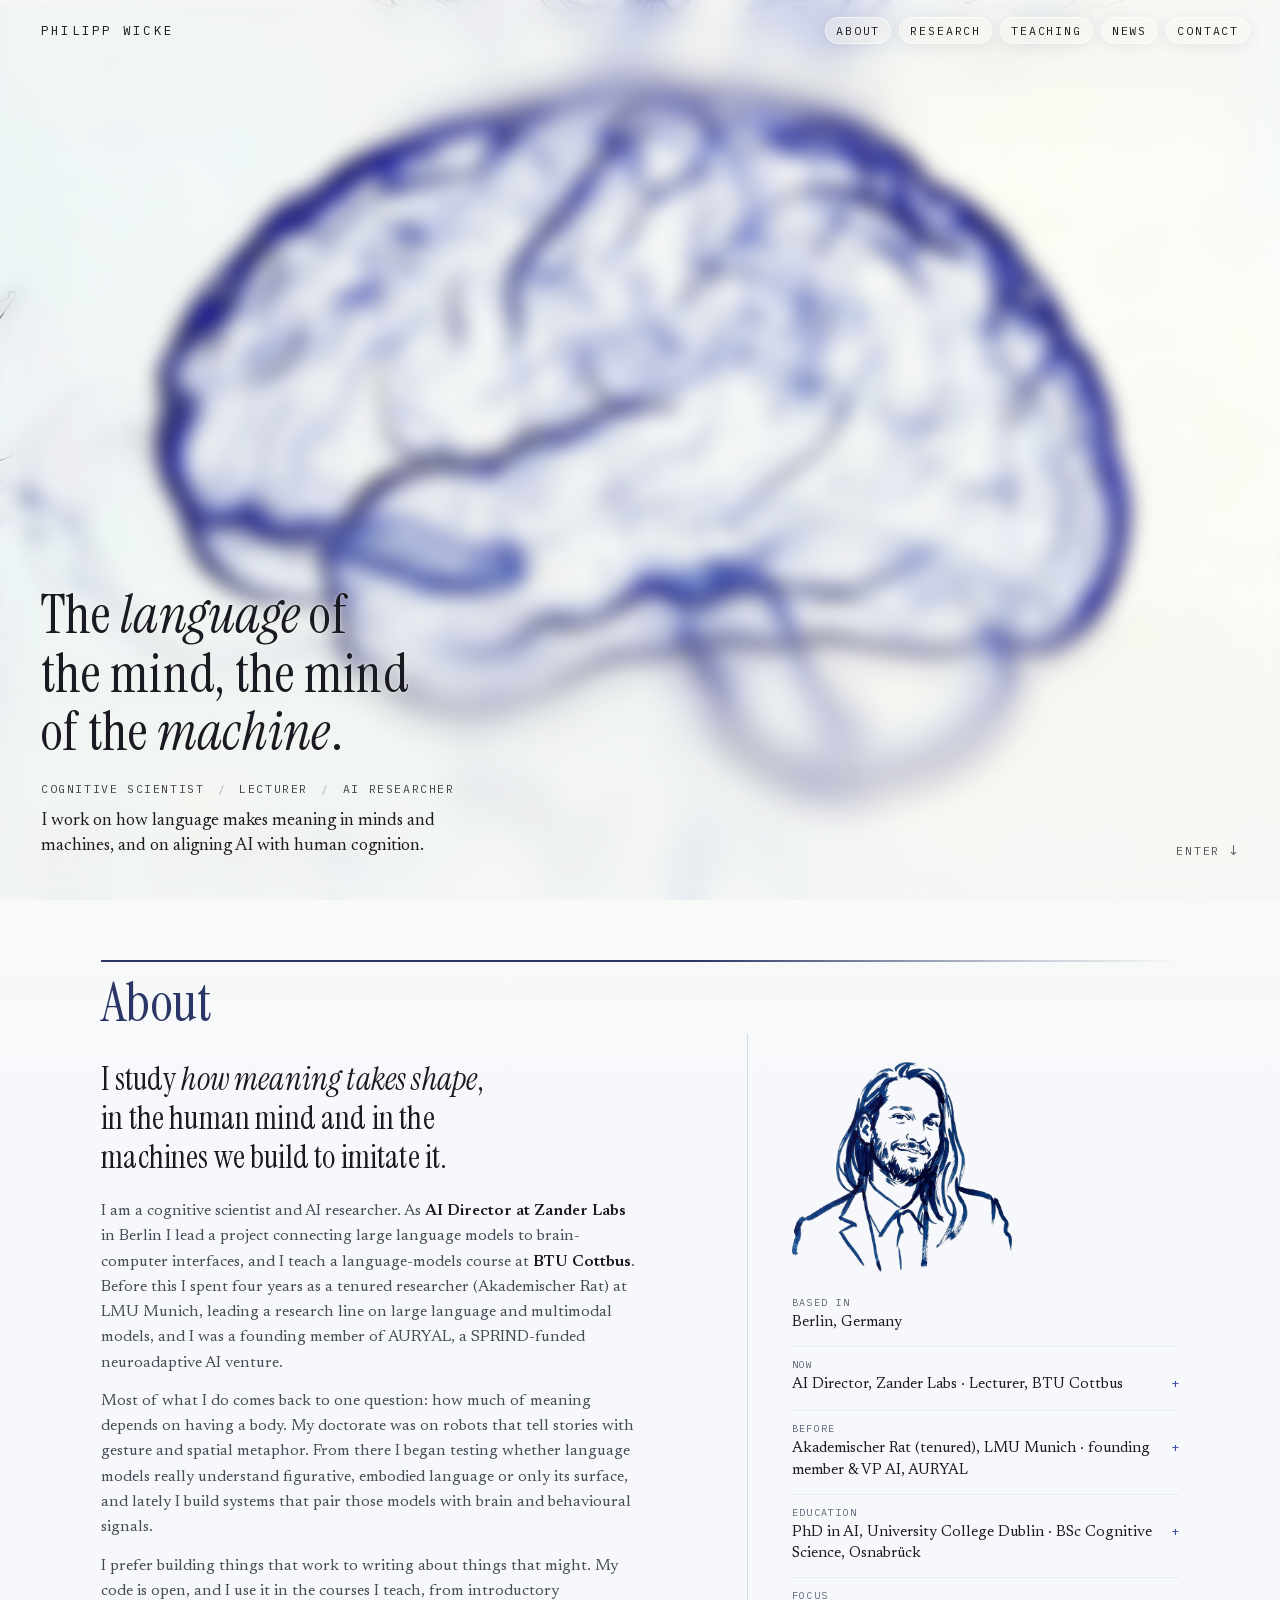
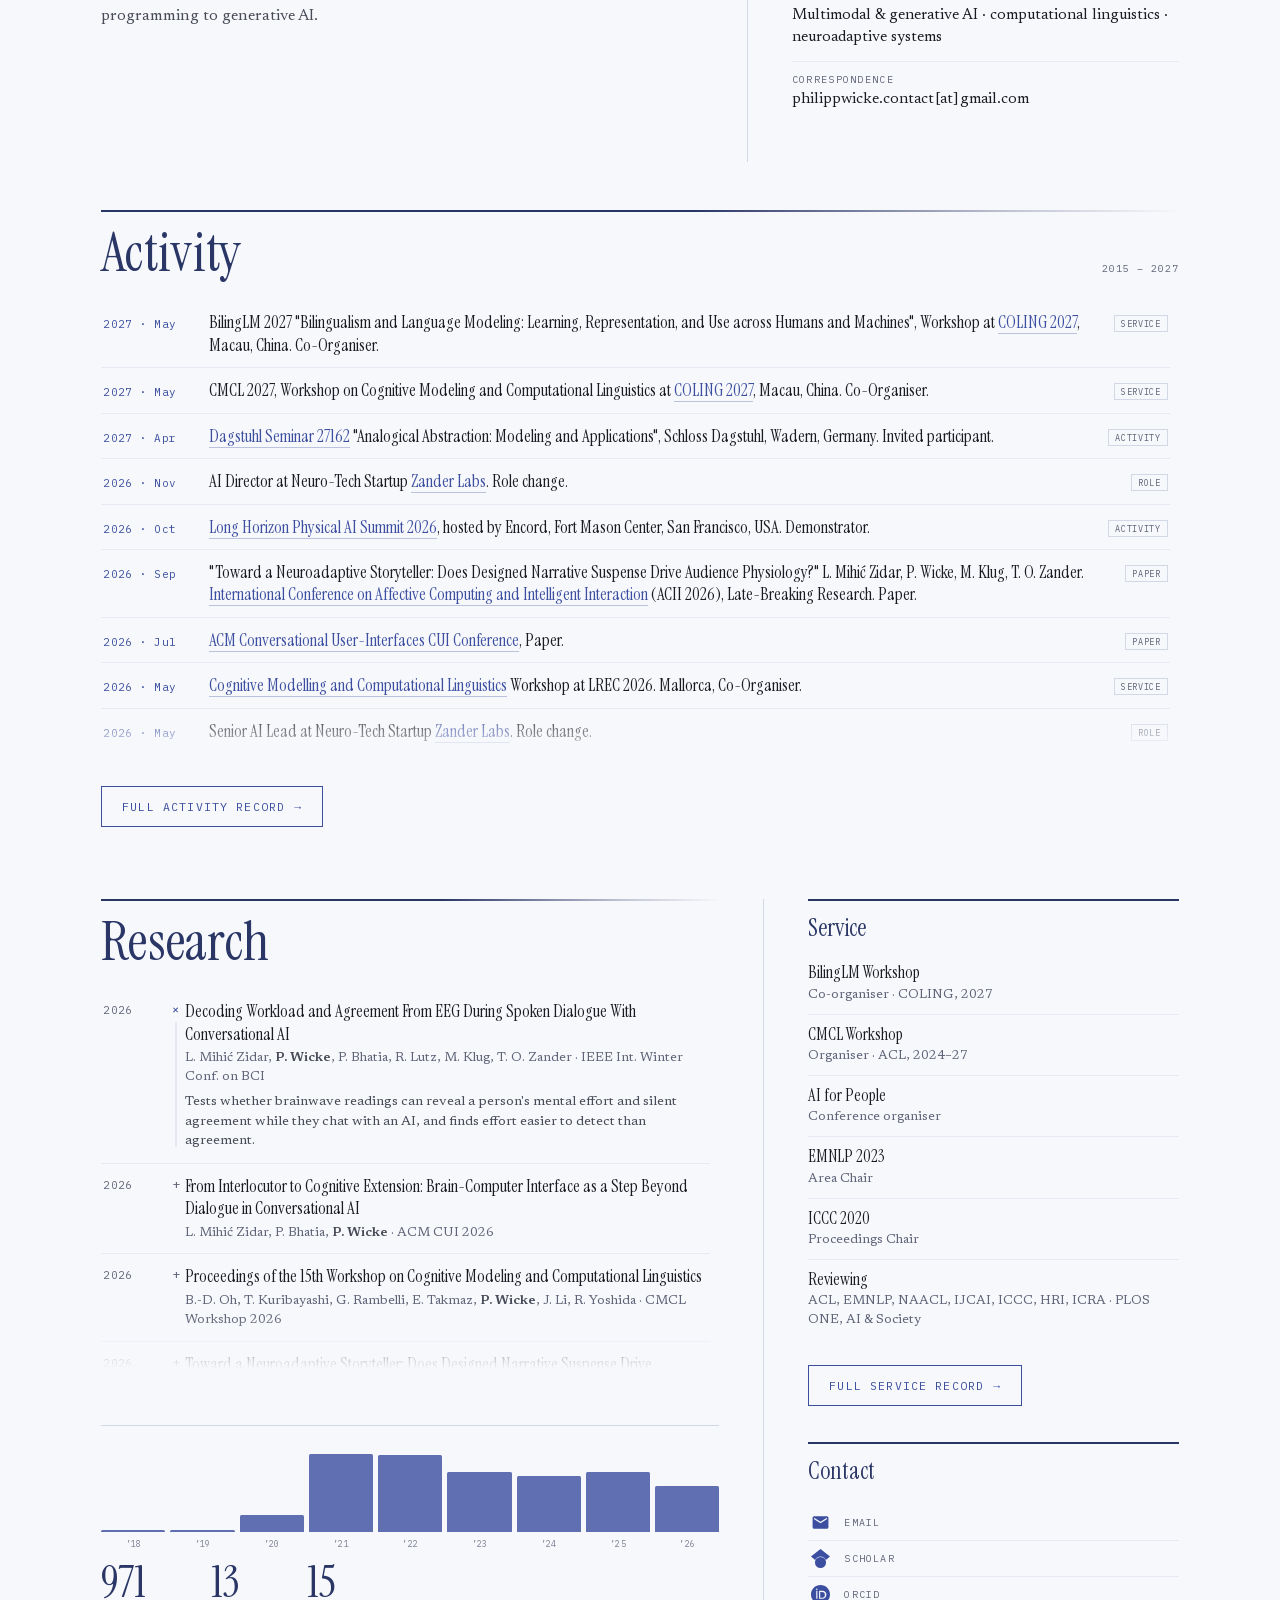
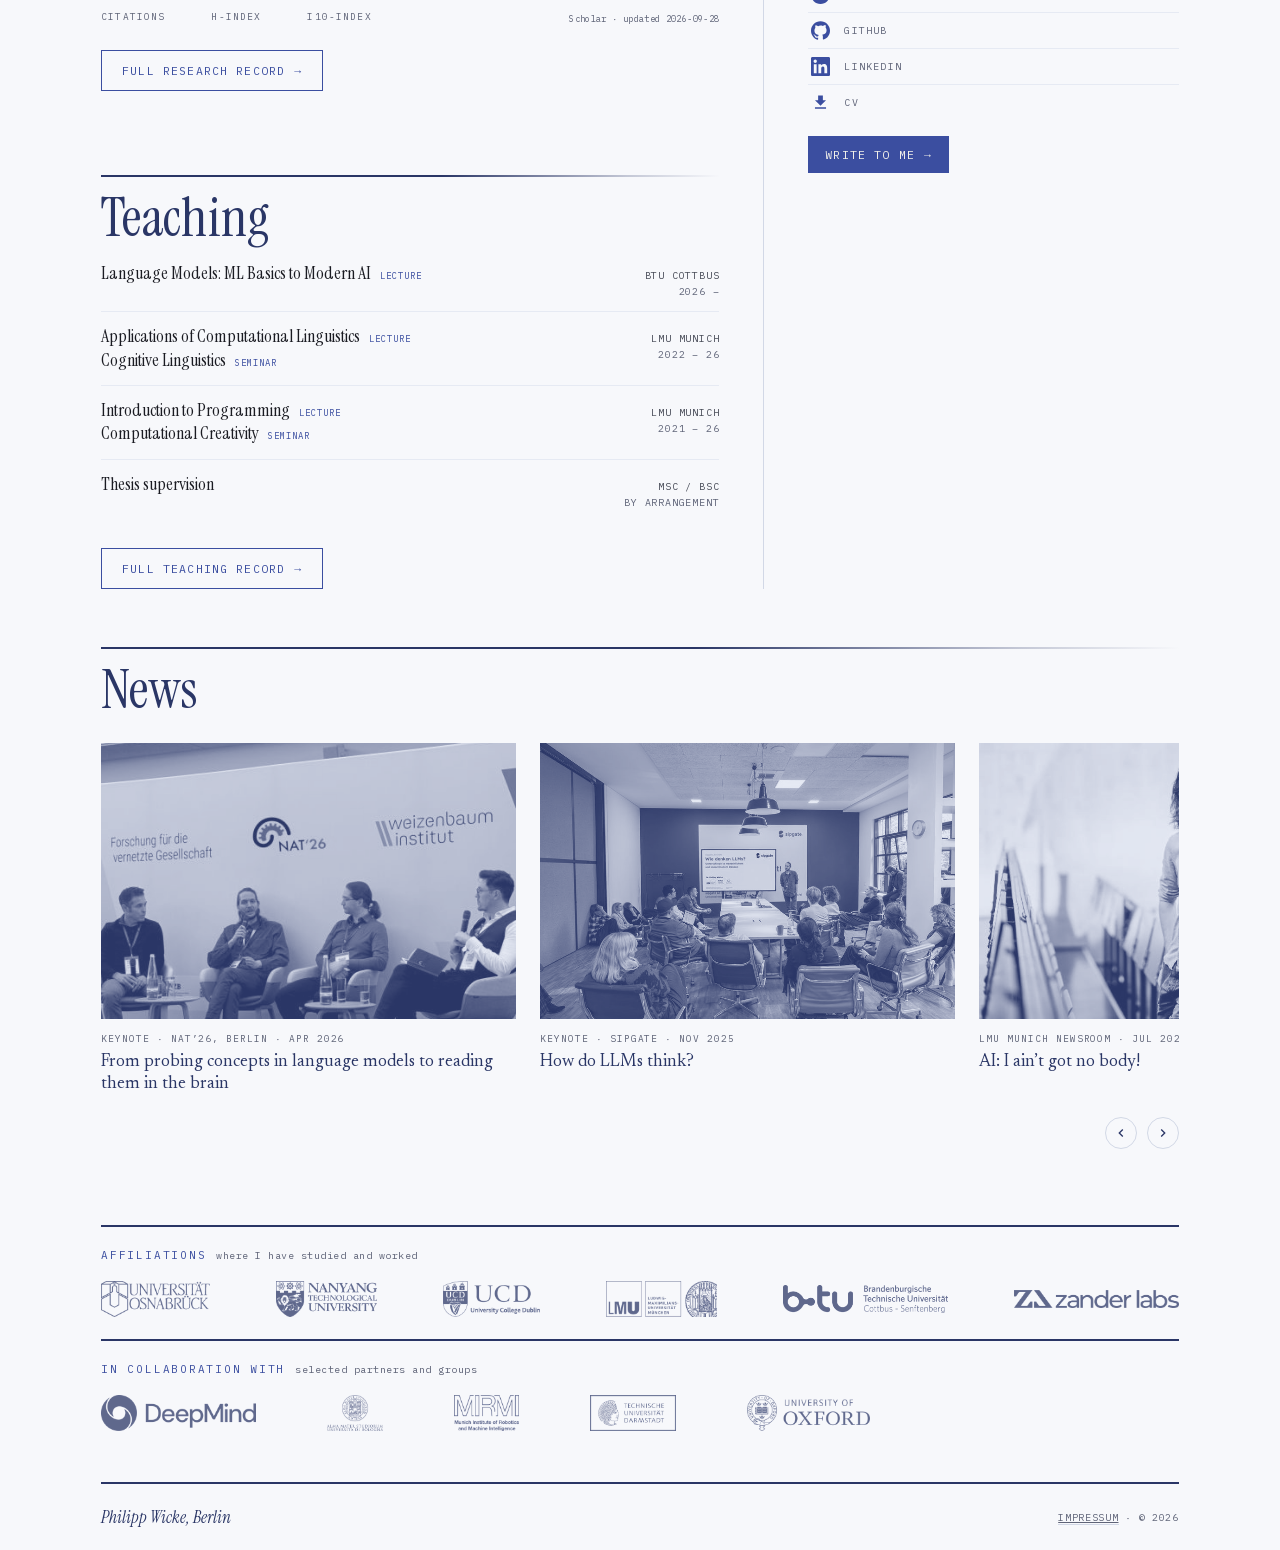
==== commit 2680e45c: "AI Director at Zander Labs; drop AURYAL from affiliations; add University of Oxford to collaboration" ====
--- a/index.html
+++ b/index.html
@@ -4,12 +4,12 @@
 <meta charset="utf-8">
 <meta name="viewport" content="width=device-width,initial-scale=1">
 <title>Philipp Wicke</title>
-<meta name="description" content="Cognitive scientist and AI researcher working on language, embodiment and neuroadaptive AI. Senior AI Lead at Zander Labs, lecturer at BTU Cottbus.">
+<meta name="description" content="Cognitive scientist and AI researcher working on language, embodiment and neuroadaptive AI. AI Director at Zander Labs, lecturer at BTU Cottbus.">
 <link rel="canonical" href="https://phil-wicke.com/">
 <meta property="og:type" content="website">
 <meta property="og:url" content="https://phil-wicke.com/">
 <meta property="og:title" content="Philipp Wicke">
-<meta property="og:description" content="Cognitive scientist and AI researcher. Senior AI Lead at Zander Labs, lecturer at BTU Cottbus.">
+<meta property="og:description" content="Cognitive scientist and AI researcher. AI Director at Zander Labs, lecturer at BTU Cottbus.">
 <meta property="og:image" content="https://phil-wicke.com/assets/hero-seq-poster.jpg">
 <meta name="twitter:card" content="summary_large_image">
 <link rel="icon" type="image/svg+xml" href="assets/favicon.svg">
@@ -355,7 +355,7 @@
           <div class="fold__lead">
             <p class="deck">I study <em>how meaning takes shape</em>, in the human mind and in the machines we build to imitate&nbsp;it.</p>
             <div class="bodytext">
-              <p>I am a cognitive scientist and AI researcher. As <b>Senior AI Lead at Zander Labs</b> in Berlin I lead a project connecting large language models to brain-computer interfaces, and I teach a language-models course at <b>BTU Cottbus</b>. Before this I spent four years as a tenured researcher (Akademischer Rat) at LMU Munich, leading a research line on large language and multimodal models, and I was a founding member of AURYAL, a SPRIND-funded neuroadaptive AI venture.</p>
+              <p>I am a cognitive scientist and AI researcher. As <b>AI Director at Zander Labs</b> in Berlin I lead a project connecting large language models to brain-computer interfaces, and I teach a language-models course at <b>BTU Cottbus</b>. Before this I spent four years as a tenured researcher (Akademischer Rat) at LMU Munich, leading a research line on large language and multimodal models, and I was a founding member of AURYAL, a SPRIND-funded neuroadaptive AI venture.</p>
               <p>Most of what I do comes back to one question: how much of meaning depends on having a body. My doctorate was on robots that tell stories with gesture and spatial metaphor. From there I began testing whether language models really understand figurative, embodied language or only its surface, and lately I build systems that pair those models with brain and behavioural signals.</p>
               <p>I prefer building things that work to writing about things that might. My code is open, and I use it in the courses I teach, from introductory programming to generative AI.</p>
             </div>
@@ -364,7 +364,7 @@
             <img class="portrait" src="assets/portrait.png" width="620" height="593" alt="Ink portrait of Philipp Wicke" loading="lazy">
             <dl class="factsheet">
               <dt>Based in</dt><dd>Berlin, Germany</dd>
-              <dt>Now</dt><dd><button class="dd-x" type="button" aria-expanded="false">Senior AI Lead, Zander Labs &middot; Lecturer, BTU Cottbus<span class="dd-i" aria-hidden="true">+</span></button><p class="dd-m">At Zander Labs I lead the language side of a brain-computer interface: large language models that can use mental states for supportive and empathetic AI systems. At BTU Cottbus I teach the language-models course, from the machine-learning basics up to how current systems are built.</p></dd>
+              <dt>Now</dt><dd><button class="dd-x" type="button" aria-expanded="false">AI Director, Zander Labs &middot; Lecturer, BTU Cottbus<span class="dd-i" aria-hidden="true">+</span></button><p class="dd-m">At Zander Labs I lead the language side of a brain-computer interface: large language models that can use mental states for supportive and empathetic AI systems. At BTU Cottbus I teach the language-models course, from the machine-learning basics up to how current systems are built.</p></dd>
               <dt>Before</dt><dd><button class="dd-x" type="button" aria-expanded="false">Akademischer Rat (tenured), LMU Munich &middot; founding member &amp; VP AI, AURYAL<span class="dd-i" aria-hidden="true">+</span></button><p class="dd-m">At LMU Munich I held a permanent research post (Akademischer Rat) at the Center for Information and Language Processing, working on large language and multimodal models and supervising students. AURYAL is a SPRIND-funded venture I helped found; as its VP of AI I built and led the foundation-model work behind its neuroadaptive systems.</p></dd>
               <dt>Education</dt><dd><button class="dd-x" type="button" aria-expanded="false">PhD in AI, University College Dublin &middot; BSc Cognitive Science, Osnabr&uuml;ck<span class="dd-i" aria-hidden="true">+</span></button><p class="dd-m">My doctorate at University College Dublin asked whether a robot could tell a story with its body, using gesture and spatial metaphor the way people do; it passed without corrections. The cognitive-science degree at Osnabr&uuml;ck came first, and it set the question I have followed since: how much of meaning depends on having a body.</p></dd>
               <dt>Focus</dt><dd>Multimodal &amp; generative AI &middot; computational linguistics &middot; neuroadaptive systems</dd>
@@ -380,6 +380,7 @@
 <div class="e"><div class="yr tnum">2027 &middot; May</div><div class="d">BilingLM 2027 "Bilingualism and Language Modeling: Learning, Representation, and Use across Humans and Machines", Workshop at <a href="https://2027.coling-iccl.org/">COLING 2027</a>, Macau, China. Co-Organiser.</div><div class="ty">Service</div></div>
 <div class="e"><div class="yr tnum">2027 &middot; May</div><div class="d">CMCL 2027, Workshop on Cognitive Modeling and Computational Linguistics at <a href="https://2027.coling-iccl.org/">COLING 2027</a>, Macau, China. Co-Organiser.</div><div class="ty">Service</div></div>
 <div class="e"><div class="yr tnum">2027 &middot; Apr</div><div class="d"><a href="https://www.dagstuhl.de/27162">Dagstuhl Seminar 27162</a> "Analogical Abstraction: Modeling and Applications", Schloss Dagstuhl, Wadern, Germany. Invited participant.</div><div class="ty">Activity</div></div>
+<div class="e"><div class="yr tnum">2026 &middot; Nov</div><div class="d">AI Director at Neuro-Tech Startup <a href="https://www.zanderlabs.com/">Zander Labs</a>. Role change.</div><div class="ty">Role</div></div>
 <div class="e"><div class="yr tnum">2026 &middot; Oct</div><div class="d"><a href="https://encord.com/long-horizon/">Long Horizon Physical AI Summit 2026</a>, hosted by Encord, Fort Mason Center, San Francisco, USA. Demonstrator.</div><div class="ty">Activity</div></div>
 <div class="e"><div class="yr tnum">2026 &middot; Sep</div><div class="d">"Toward a Neuroadaptive Storyteller: Does Designed Narrative Suspense Drive Audience Physiology?" L. Mihić Zidar, P. Wicke, M. Klug, T. O. Zander. <a href="https://acii-conf.net/">International Conference on Affective Computing and Intelligent Interaction</a> (ACII 2026), Late-Breaking Research. Paper.</div><div class="ty">Paper</div></div>
 <div class="e"><div class="yr tnum">2026 &middot; Jul</div><div class="d"><a href="https://cui.acm.org/2026/">ACM Conversational User-Interfaces CUI Conference</a>, Paper.</div><div class="ty">Paper</div></div>
@@ -662,7 +663,6 @@
             <img src="assets/logos/lmu.png" alt="LMU Munich" loading="lazy">
             <img src="assets/logos/btu.png" alt="BTU Cottbus" loading="lazy">
             <img src="assets/logos/zander.png" alt="Zander Labs" loading="lazy">
-            <img src="assets/logos/auryal.png" alt="AURYAL" loading="lazy">
           </div>
         </div>
         <div class="grp">
@@ -672,6 +672,7 @@
             <img src="assets/logos/bologna.png" alt="University of Bologna" loading="lazy">
             <img src="assets/logos/mirmi.png" alt="MIRMI, Munich Institute of Robotics and Machine Intelligence" loading="lazy">
             <img src="assets/logos/tuda.png" alt="TU Darmstadt" loading="lazy">
+            <img src="assets/logos/oxford.png" alt="University of Oxford" loading="lazy">
           </div>
         </div>
       </section>
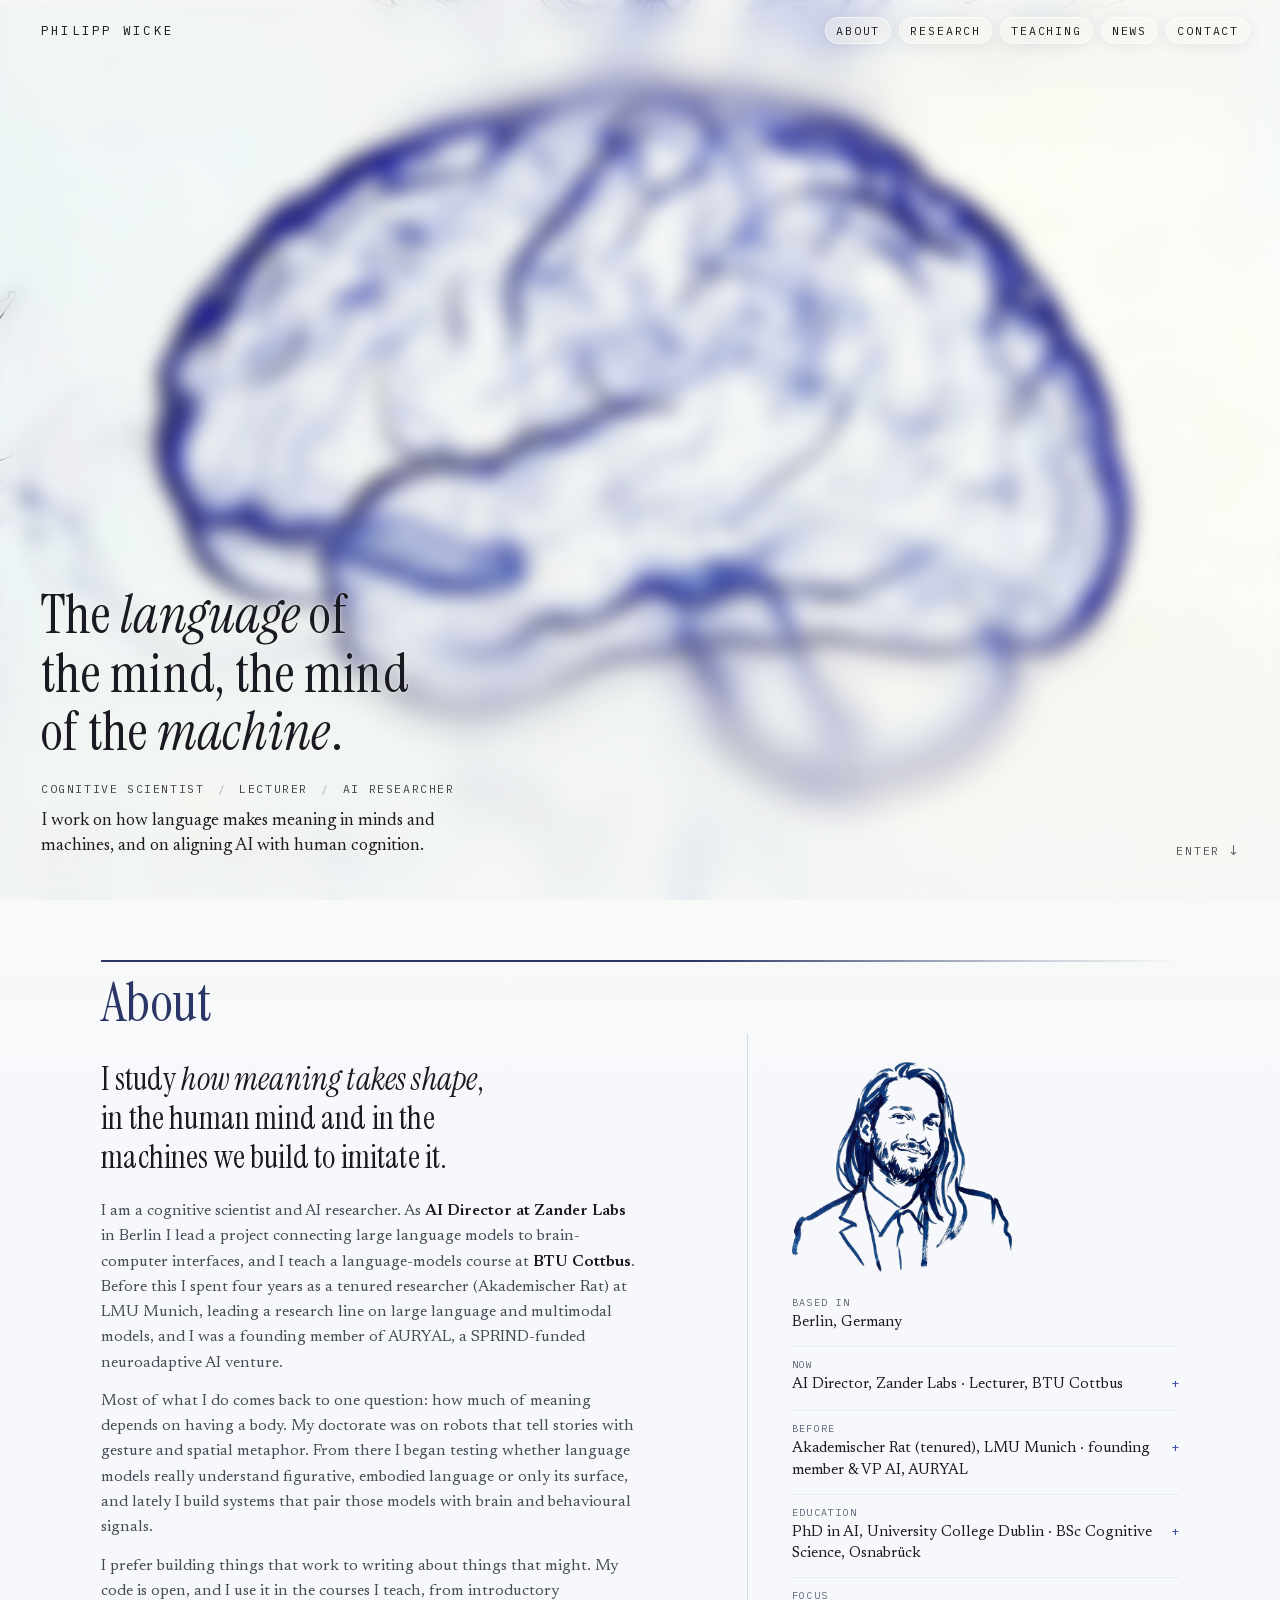
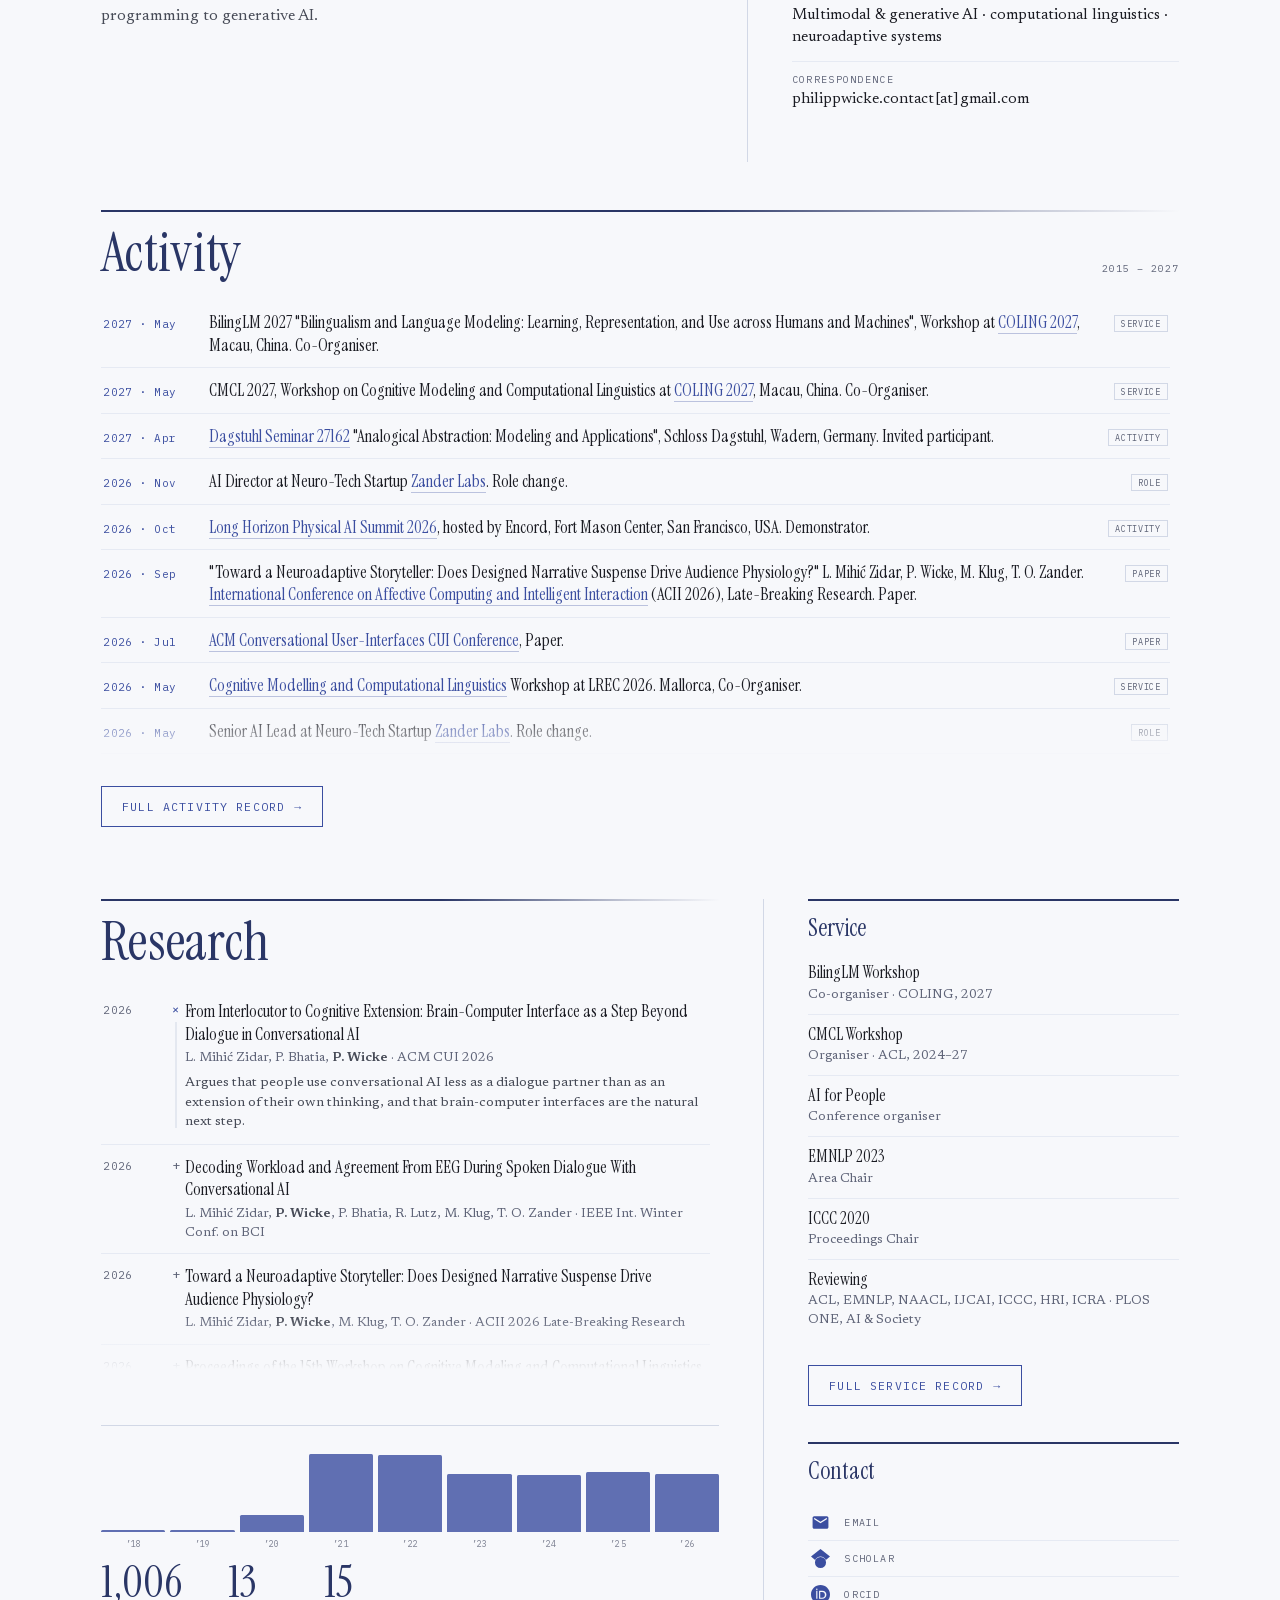
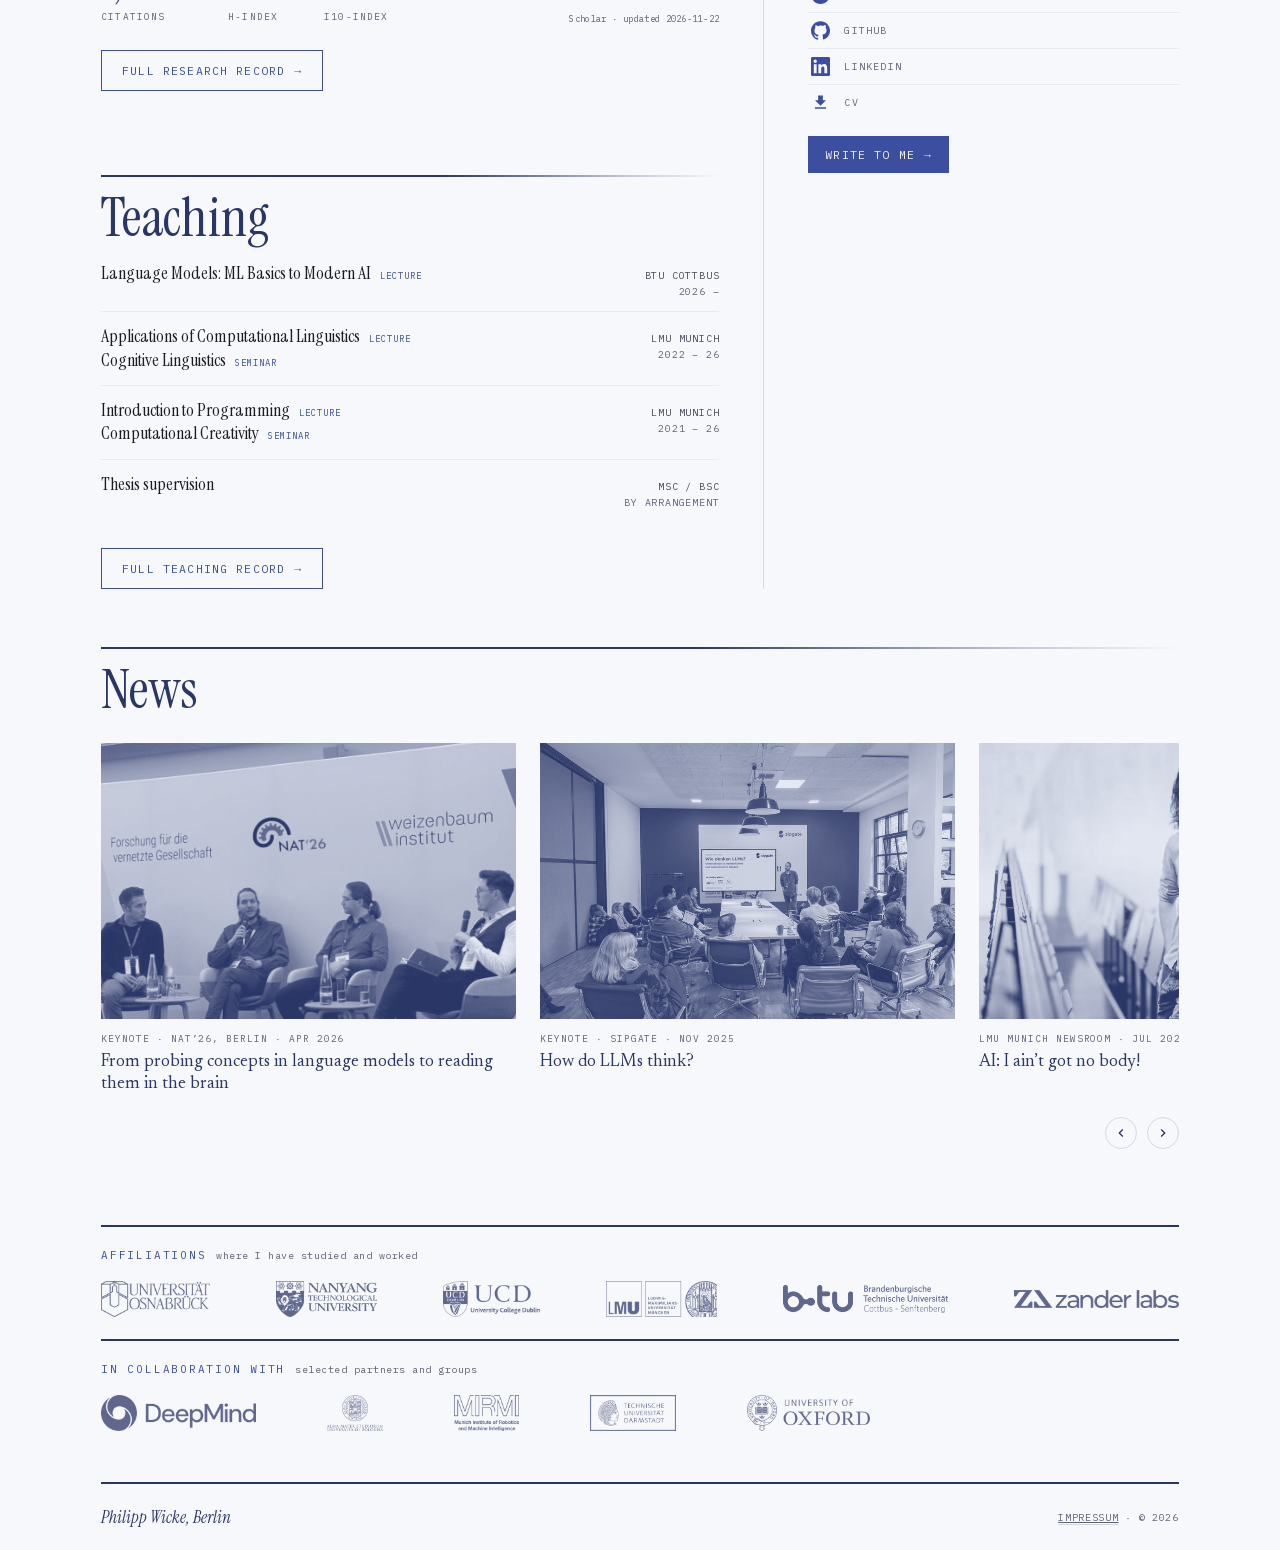
==== commit a615b612: "Refresh Scholar metrics (1006 citations); add two newly indexed papers" ====
--- a/index.html
+++ b/index.html
@@ -513,10 +513,11 @@
             <div class="recent-wrap" style="margin-top:16px;">
               <div class="recent papers" id="papers">
 <!-- PAPERS-START -->
+<div class="e"><div class="yr tnum">2026</div><div class="d hasexp"><button class="pex-t" type="button" aria-expanded="true" aria-label="Toggle description"><span class="pex-i" aria-hidden="true">+</span></button><div class="pex-body"><a href="https://scholar.google.com/citations?view_op=view_citation&amp;hl=en&amp;user=qEXBDy4AAAAJ&amp;pagesize=100&amp;citation_for_view=qEXBDy4AAAAJ:hC7cP41nSMkC">From Interlocutor to Cognitive Extension: Brain-Computer Interface as a Step Beyond Dialogue in Conversational AI</a><span class="pex-au">L. Mihić Zidar, P. Bhatia, <b>P. Wicke</b> &middot; ACM CUI 2026</span><p class="pex">Argues that people use conversational AI less as a dialogue partner than as an extension of their own thinking, and that brain-computer interfaces are the natural next step.</p></div></div></div>
 <div class="e"><div class="yr tnum">2026</div><div class="d hasexp"><button class="pex-t" type="button" aria-expanded="true" aria-label="Toggle description"><span class="pex-i" aria-hidden="true">+</span></button><div class="pex-body"><a href="https://brain.korea.ac.kr/bci2026/acceptedpaper.php">Decoding Workload and Agreement From EEG During Spoken Dialogue With Conversational AI</a><span class="pex-au">L. Mihić Zidar, <b>P. Wicke</b>, P. Bhatia, R. Lutz, M. Klug, T. O. Zander &middot; IEEE Int. Winter Conf. on BCI</span><p class="pex">Tests whether brainwave readings can reveal a person's mental effort and silent agreement while they chat with an AI, and finds effort easier to detect than agreement.</p></div></div></div>
-<div class="e"><div class="yr tnum">2026</div><div class="d hasexp"><button class="pex-t" type="button" aria-expanded="true" aria-label="Toggle description"><span class="pex-i" aria-hidden="true">+</span></button><div class="pex-body"><a href="https://scholar.google.com/citations?view_op=view_citation&amp;hl=en&amp;user=qEXBDy4AAAAJ&amp;pagesize=100&amp;citation_for_view=qEXBDy4AAAAJ:hC7cP41nSMkC">From Interlocutor to Cognitive Extension: Brain-Computer Interface as a Step Beyond Dialogue in Conversational AI</a><span class="pex-au">L. Mihić Zidar, P. Bhatia, <b>P. Wicke</b> &middot; ACM CUI 2026</span><p class="pex">Argues that people use conversational AI less as a dialogue partner than as an extension of their own thinking, and that brain-computer interfaces are the natural next step.</p></div></div></div>
+<div class="e"><div class="yr tnum">2026</div><div class="d hasexp"><button class="pex-t" type="button" aria-expanded="true" aria-label="Toggle description"><span class="pex-i" aria-hidden="true">+</span></button><div class="pex-body"><a href="https://scholar.google.com/citations?view_op=view_citation&amp;hl=en&amp;user=qEXBDy4AAAAJ&amp;pagesize=100&amp;citation_for_view=qEXBDy4AAAAJ:TQgYirikUcIC">Toward a Neuroadaptive Storyteller: Does Designed Narrative Suspense Drive Audience Physiology?</a><span class="pex-au">L. Mihić Zidar, <b>P. Wicke</b>, M. Klug, T. O. Zander &middot; ACII 2026 Late-Breaking Research</span><p class="pex">Asks whether suspense deliberately written into a story shows up in the audience's bodily signals as they listen.</p></div></div></div>
 <div class="e"><div class="yr tnum">2026</div><div class="d hasexp"><button class="pex-t" type="button" aria-expanded="true" aria-label="Toggle description"><span class="pex-i" aria-hidden="true">+</span></button><div class="pex-body"><a href="https://scholar.google.com/citations?view_op=view_citation&amp;hl=en&amp;user=qEXBDy4AAAAJ&amp;pagesize=100&amp;citation_for_view=qEXBDy4AAAAJ:mB3voiENLucC">Proceedings of the 15th Workshop on Cognitive Modeling and Computational Linguistics</a><span class="pex-au">B.-D. Oh, T. Kuribayashi, G. Rambelli, E. Takmaz, <b>P. Wicke</b>, J. Li, R. Yoshida &middot; CMCL Workshop 2026</span><p class="pex">Collects the 26 papers of the 2026 CMCL workshop, where researchers compare human and machine language processing, from real-time reading to language acquisition.</p></div></div></div>
-<div class="e"><div class="yr tnum">2026</div><div class="d hasexp"><button class="pex-t" type="button" aria-expanded="true" aria-label="Toggle description"><span class="pex-i" aria-hidden="true">+</span></button><div class="pex-body"><a href="https://acii-conf.net/">Toward a Neuroadaptive Storyteller: Does Designed Narrative Suspense Drive Audience Physiology?</a><span class="pex-au">L. Mihić Zidar, <b>P. Wicke</b>, M. Klug, T. O. Zander &middot; ACII 2026 Late-Breaking Research</span><p class="pex">Asks whether suspense deliberately written into a story shows up in the audience's bodily signals as they listen.</p></div></div></div>
+<div class="e"><div class="yr tnum">2026</div><div class="d hasexp"><button class="pex-t" type="button" aria-expanded="true" aria-label="Toggle description"><span class="pex-i" aria-hidden="true">+</span></button><div class="pex-body"><a href="https://scholar.google.com/citations?view_op=view_citation&amp;hl=en&amp;user=qEXBDy4AAAAJ&amp;pagesize=100&amp;citation_for_view=qEXBDy4AAAAJ:HDshCWvjkbEC">Neuroadaptive Robotic Control: Integrating Synthetic Neural Signal and Embodied Reasoning for a VLA Policy</a><span class="pex-au">P. Bhatia, L. Becker, R. Lutz, L. Mihić Zidar, M. Klug, T. O. Zander, <b>P. Wicke</b> &middot; The Fifth Neuroadaptive Technology Conference</span><p class="pex">In a robot simulation, a simulated brain signal from an onlooker flags a mistake, and a language model reads the robot's own reasoning to give it a corrected instruction mid-task.</p></div></div></div>
 <div class="e"><div class="yr tnum">2025</div><div class="d hasexp"><button class="pex-t" type="button" aria-expanded="true" aria-label="Toggle description"><span class="pex-i" aria-hidden="true">+</span></button><div class="pex-body"><a href="https://scholar.google.com/citations?view_op=view_citation&amp;hl=en&amp;user=qEXBDy4AAAAJ&amp;pagesize=100&amp;citation_for_view=qEXBDy4AAAAJ:Wp0gIr-vW9MC">Red and blue language: Word choices in the Trump and Harris 2024 presidential debate</a><span class="pex-au"><b>P. Wicke</b>, M. M. Bolognesi &middot; PLOS ONE</span><p class="pex">Compares the words Trump and Harris used in their 2024 debate and finds she framed issues as recovery while he stressed crisis and decline.</p></div></div></div>
 <div class="e"><div class="yr tnum">2025</div><div class="d hasexp"><button class="pex-t" type="button" aria-expanded="true" aria-label="Toggle description"><span class="pex-i" aria-hidden="true">+</span></button><div class="pex-body"><a href="https://scholar.google.com/citations?view_op=view_citation&amp;hl=en&amp;user=qEXBDy4AAAAJ&amp;pagesize=100&amp;citation_for_view=qEXBDy4AAAAJ:9ZlFYXVOiuMC">Time course mechinterp: Analyzing the evolution of components and knowledge in large language models</a><span class="pex-au">A. D. Hakimi, A. Modarressi, <b>P. Wicke</b>, H. Schütze &middot; Findings of ACL</span><p class="pex">Tracks how an AI language model's inner parts shift from general to specialized jobs while learning facts during training, with facts about places mastered before facts about names.</p></div></div></div>
 <div class="e"><div class="yr tnum">2025</div><div class="d hasexp"><button class="pex-t" type="button" aria-expanded="true" aria-label="Toggle description"><span class="pex-i" aria-hidden="true">+</span></button><div class="pex-body"><a href="https://scholar.google.com/citations?view_op=view_citation&amp;hl=en&amp;user=qEXBDy4AAAAJ&amp;pagesize=100&amp;citation_for_view=qEXBDy4AAAAJ:L8Ckcad2t8MC">SLAyiNG: Towards Queer Language Processing</a><span class="pex-au">L. Veloso, L. Hirlimann, <b>P. Wicke</b>, H. Schütze &middot; arXiv</span><p class="pex">Builds the first labeled collection of queer slang from subtitles, social media, and podcasts so language tools stop mistaking it for hate speech.</p></div></div></div>
@@ -529,8 +530,8 @@
 <div class="e"><div class="yr tnum">2024</div><div class="d hasexp"><button class="pex-t" type="button" aria-expanded="true" aria-label="Toggle description"><span class="pex-i" aria-hidden="true">+</span></button><div class="pex-body"><a href="https://scholar.google.com/citations?view_op=view_citation&amp;hl=en&amp;user=qEXBDy4AAAAJ&amp;pagesize=100&amp;citation_for_view=qEXBDy4AAAAJ:_kc_bZDykSQC">Robustness Testing of Multi-Modal Models in Varied Home Environments for Assistive Robots</a><span class="pex-au">L. Hirlimann, S. Zhang, H. Schütze, <b>P. Wicke</b> &middot; Geriatronics Summit</span><p class="pex">Tests how home-helper robot models cope inside a simulated house when the lights are dimmed or walls turned to mirrors, which trips up their vision and movement.</p></div></div></div>
 <div class="e"><div class="yr tnum">2024</div><div class="d hasexp"><button class="pex-t" type="button" aria-expanded="true" aria-label="Toggle description"><span class="pex-i" aria-hidden="true">+</span></button><div class="pex-body"><a href="https://scholar.google.com/citations?view_op=view_citation&amp;hl=en&amp;user=qEXBDy4AAAAJ&amp;pagesize=100&amp;citation_for_view=qEXBDy4AAAAJ:4DMP91E08xMC">Proceedings of the 2nd Conference on AI for People: Democratizing AI</a><span class="pex-au">M. Ziosi, G. Sartor, J. M. Cunha, A. Trotta, <b>P. Wicke</b> &middot; Conference on AI for People, CAIP</span><p class="pex">Collects eleven peer-reviewed papers from a 2023 Bologna conference on making artificial intelligence more accountable to ordinary people, covering its ethics, governance, law, and privacy.</p></div></div></div>
 <div class="e"><div class="yr tnum">2023</div><div class="d hasexp"><button class="pex-t" type="button" aria-expanded="true" aria-label="Toggle description"><span class="pex-i" aria-hidden="true">+</span></button><div class="pex-body"><a href="https://scholar.google.com/citations?view_op=view_citation&amp;hl=en&amp;user=qEXBDy4AAAAJ&amp;pagesize=100&amp;citation_for_view=qEXBDy4AAAAJ:Zph67rFs4hoC">LoHoRavens: A Long-Horizon Language-Conditioned Benchmark for Robotic Tabletop Manipulation</a><span class="pex-au">S. Zhang, <b>P. Wicke</b>, L. K. Şenel, L. Figueredo, A. Naceri, S. Haddadin, B. Plank, H. Schütze &middot; NeurIPS Robot Learning Workshop</span><p class="pex">Builds a simulated block-stacking test where a robot arm follows multi-step plain-language orders requiring counting, comparing colors, and remembering earlier moves.</p></div></div></div>
+<div class="e"><div class="yr tnum">2023</div><div class="d hasexp"><button class="pex-t" type="button" aria-expanded="true" aria-label="Toggle description"><span class="pex-i" aria-hidden="true">+</span></button><div class="pex-body"><a href="https://scholar.google.com/citations?view_op=view_citation&amp;hl=en&amp;user=qEXBDy4AAAAJ&amp;pagesize=100&amp;citation_for_view=qEXBDy4AAAAJ:aqlVkmm33-oC">A crosslingual investigation of conceptualization in 1335 languages</a><span class="pex-au">Y. Liu, H. Ye, L. Weissweiler, <b>P. Wicke</b>, R. Pei, R. Zangenfeind, H. Schütze &middot; arXiv</span><p class="pex">Compares how 1,335 languages carve the world into words and shows concrete things line up across languages better than abstract ones, roughly grouping languages into families.</p></div></div></div>
 <div class="e"><div class="yr tnum">2023</div><div class="d hasexp"><button class="pex-t" type="button" aria-expanded="true" aria-label="Toggle description"><span class="pex-i" aria-hidden="true">+</span></button><div class="pex-body"><a href="https://scholar.google.com/citations?view_op=view_citation&amp;hl=en&amp;user=qEXBDy4AAAAJ&amp;pagesize=100&amp;citation_for_view=qEXBDy4AAAAJ:LkGwnXOMwfcC">Immune moral models? Pro-social rule breaking as a moral enhancement approach for ethical AI</a><span class="pex-au">R. Ramanayake, <b>P. Wicke</b>, V. Nallur &middot; AI &amp; Society</span><p class="pex">Argues that helpful AI should sometimes break its designers' rules for the common good, and tests the idea by asking people to solve a COVID vaccine dilemma.</p></div></div></div>
-<div class="e"><div class="yr tnum">2023</div><div class="d hasexp"><button class="pex-t" type="button" aria-expanded="true" aria-label="Toggle description"><span class="pex-i" aria-hidden="true">+</span></button><div class="pex-body"><a href="https://scholar.google.com/citations?view_op=view_citation&amp;hl=en&amp;user=qEXBDy4AAAAJ&amp;pagesize=100&amp;citation_for_view=qEXBDy4AAAAJ:aqlVkmm33-oC">A crosslingual investigation of conceptualization in 1335 languages</a><span class="pex-au">Y. Liu, H. Ye, L. Weissweiler, <b>P. Wicke</b>, R. Pei, R. Zangenfeind, H. Schütze &middot; arXiv</span><p class="pex">Compares how 1,335 languages carve the world into words and shows concrete things line up across languages better than abstract ones, roughly grouping languages into families.</p></div></div></div>
 <div class="e"><div class="yr tnum">2023</div><div class="d hasexp"><button class="pex-t" type="button" aria-expanded="true" aria-label="Toggle description"><span class="pex-i" aria-hidden="true">+</span></button><div class="pex-body"><a href="https://scholar.google.com/citations?view_op=view_citation&amp;hl=en&amp;user=qEXBDy4AAAAJ&amp;pagesize=100&amp;citation_for_view=qEXBDy4AAAAJ:8k81kl-MbHgC">LMs stand their ground: Investigating the effect of embodiment in figurative language interpretation by language models</a><span class="pex-au"><b>P. Wicke</b> &middot; Findings of ACL</span><p class="pex">Tests whether language models read metaphors better when the actions involve the body, and finds bigger models handle physical metaphors more accurately.</p></div></div></div>
 <div class="e"><div class="yr tnum">2023</div><div class="d hasexp"><button class="pex-t" type="button" aria-expanded="true" aria-label="Toggle description"><span class="pex-i" aria-hidden="true">+</span></button><div class="pex-body"><a href="https://scholar.google.com/citations?view_op=view_citation&amp;hl=en&amp;user=qEXBDy4AAAAJ&amp;pagesize=100&amp;citation_for_view=qEXBDy4AAAAJ:3fE2CSJIrl8C">Towards language-based modulation of assistive robots through multimodal models</a><span class="pex-au"><b>P. Wicke</b>, L. K. Şenel, S. Zhang, L. Figueredo, A. Naceri, S. Haddadin, H. Schütze &middot; Geriatronics Summit</span><p class="pex">Proposes letting elderly-care robots adjust their actions on the fly from spoken commands, and outlines a crowd-sourced set of household instructions to train them.</p></div></div></div>
 <div class="e"><div class="yr tnum">2022</div><div class="d hasexp"><button class="pex-t" type="button" aria-expanded="true" aria-label="Toggle description"><span class="pex-i" aria-hidden="true">+</span></button><div class="pex-body"><a href="https://scholar.google.com/citations?view_op=view_citation&amp;hl=en&amp;user=qEXBDy4AAAAJ&amp;pagesize=100&amp;citation_for_view=qEXBDy4AAAAJ:Se3iqnhoufwC">The Role of Gestures and Movement in Computational, Embodied Storytelling.</a><span class="pex-au"><b>P. Wicke</b> &middot; TREPHAC Workshop at ICCC 2022</span><p class="pex">Argues that storytelling robots should add hand gestures and body movement to spoken tales, so audiences can follow the action and grasp its meaning more easily.</p></div></div></div>
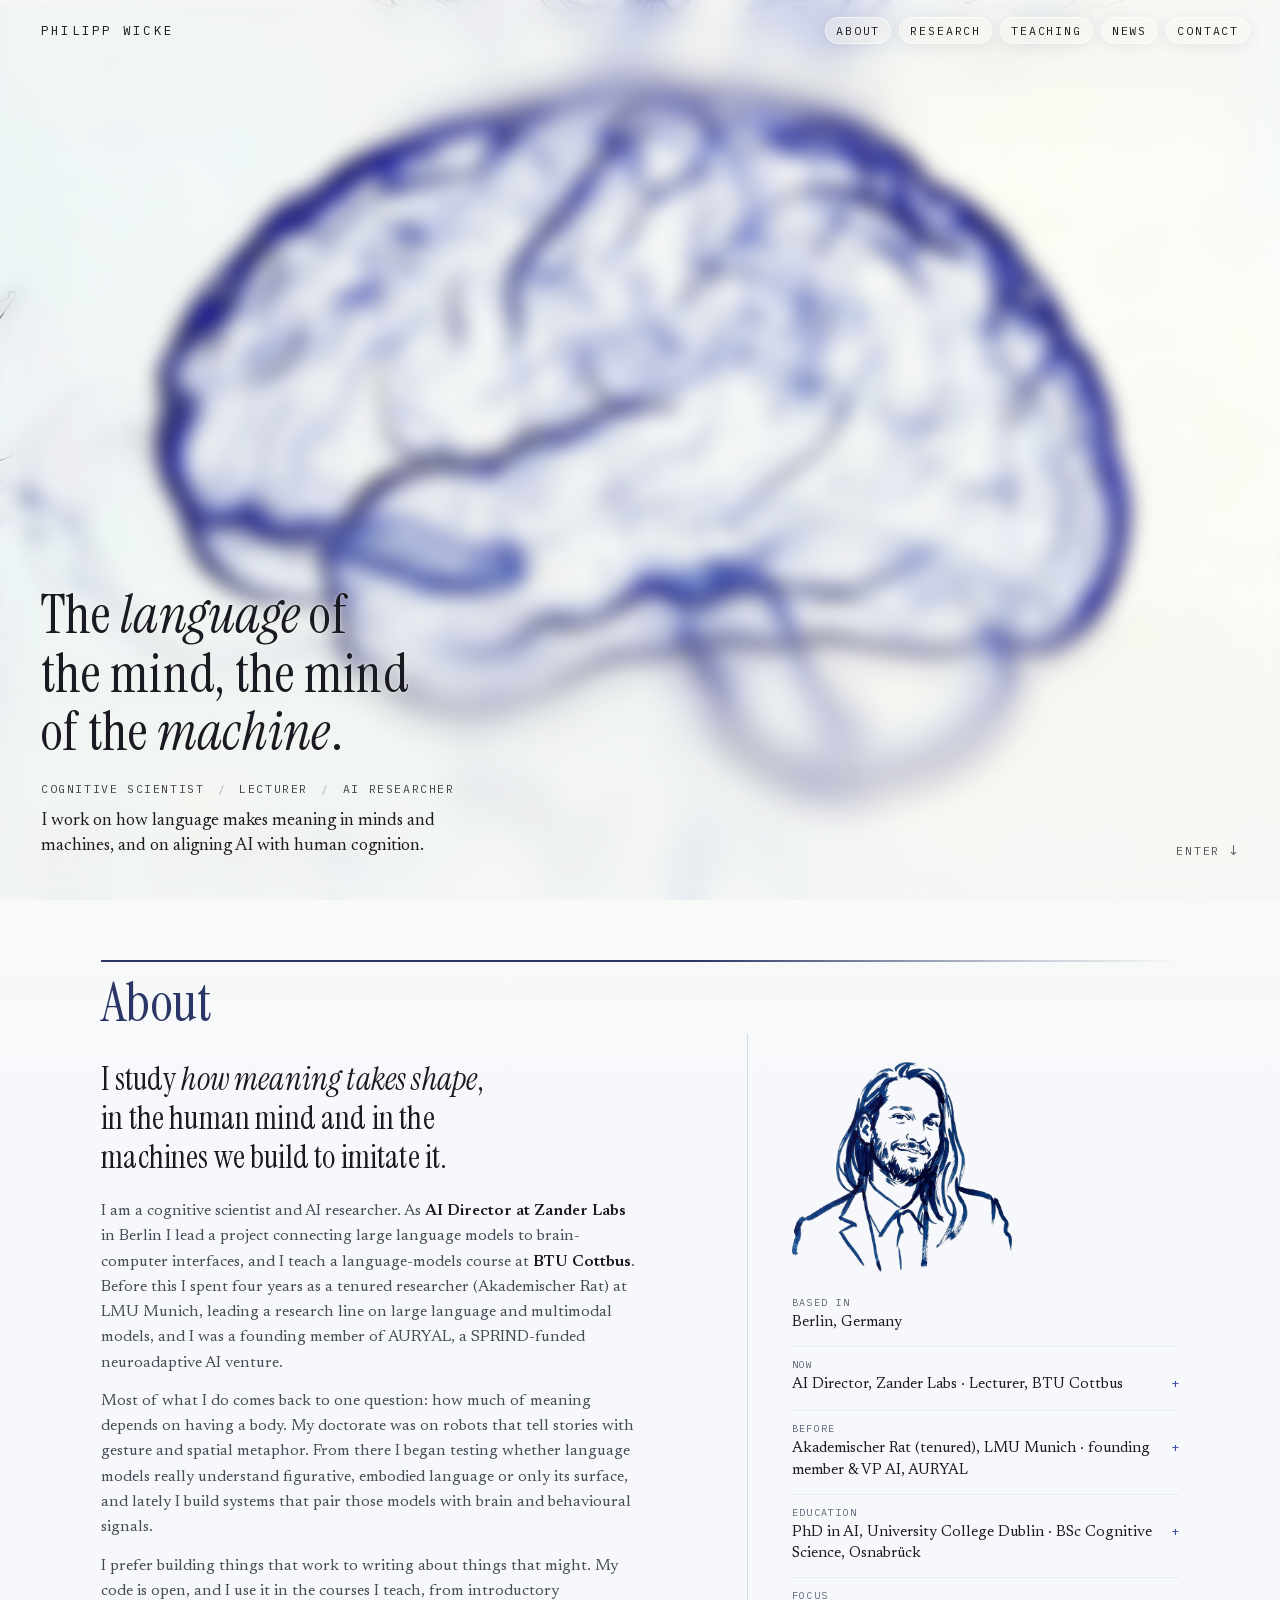
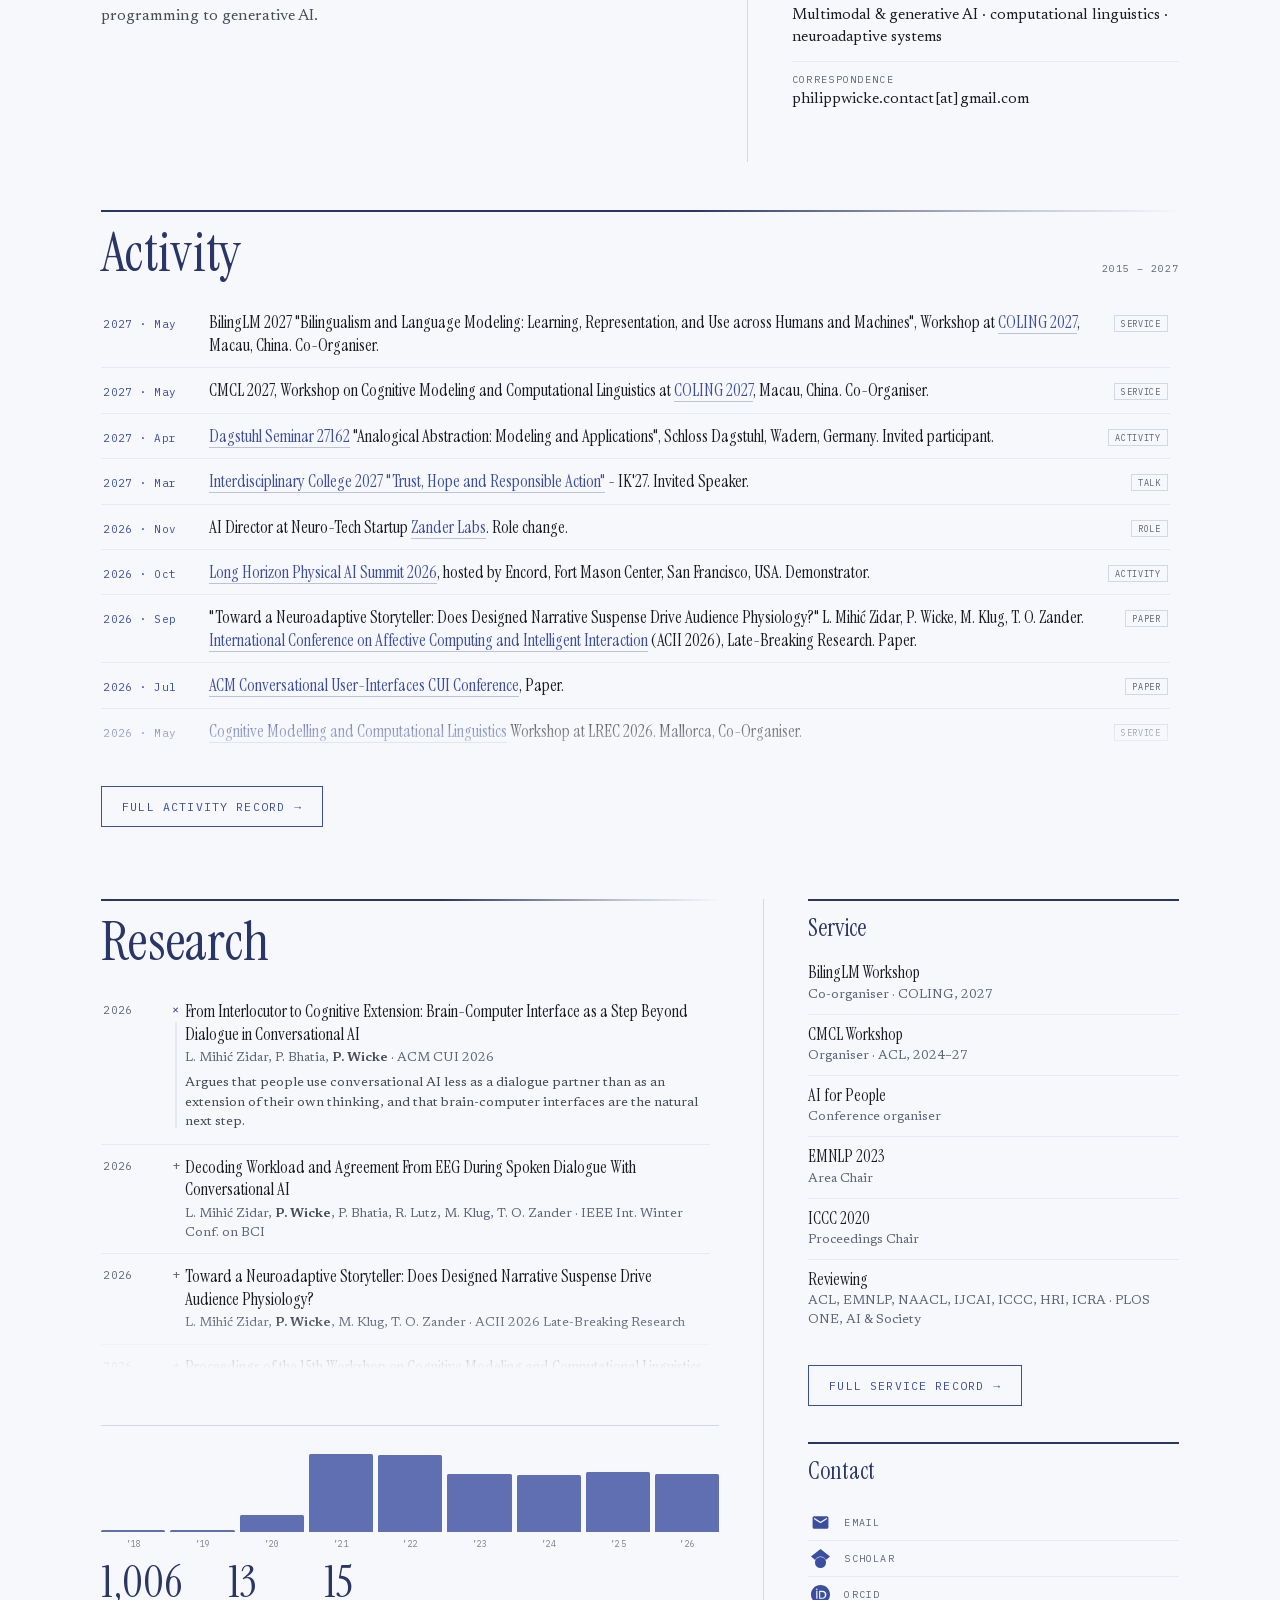
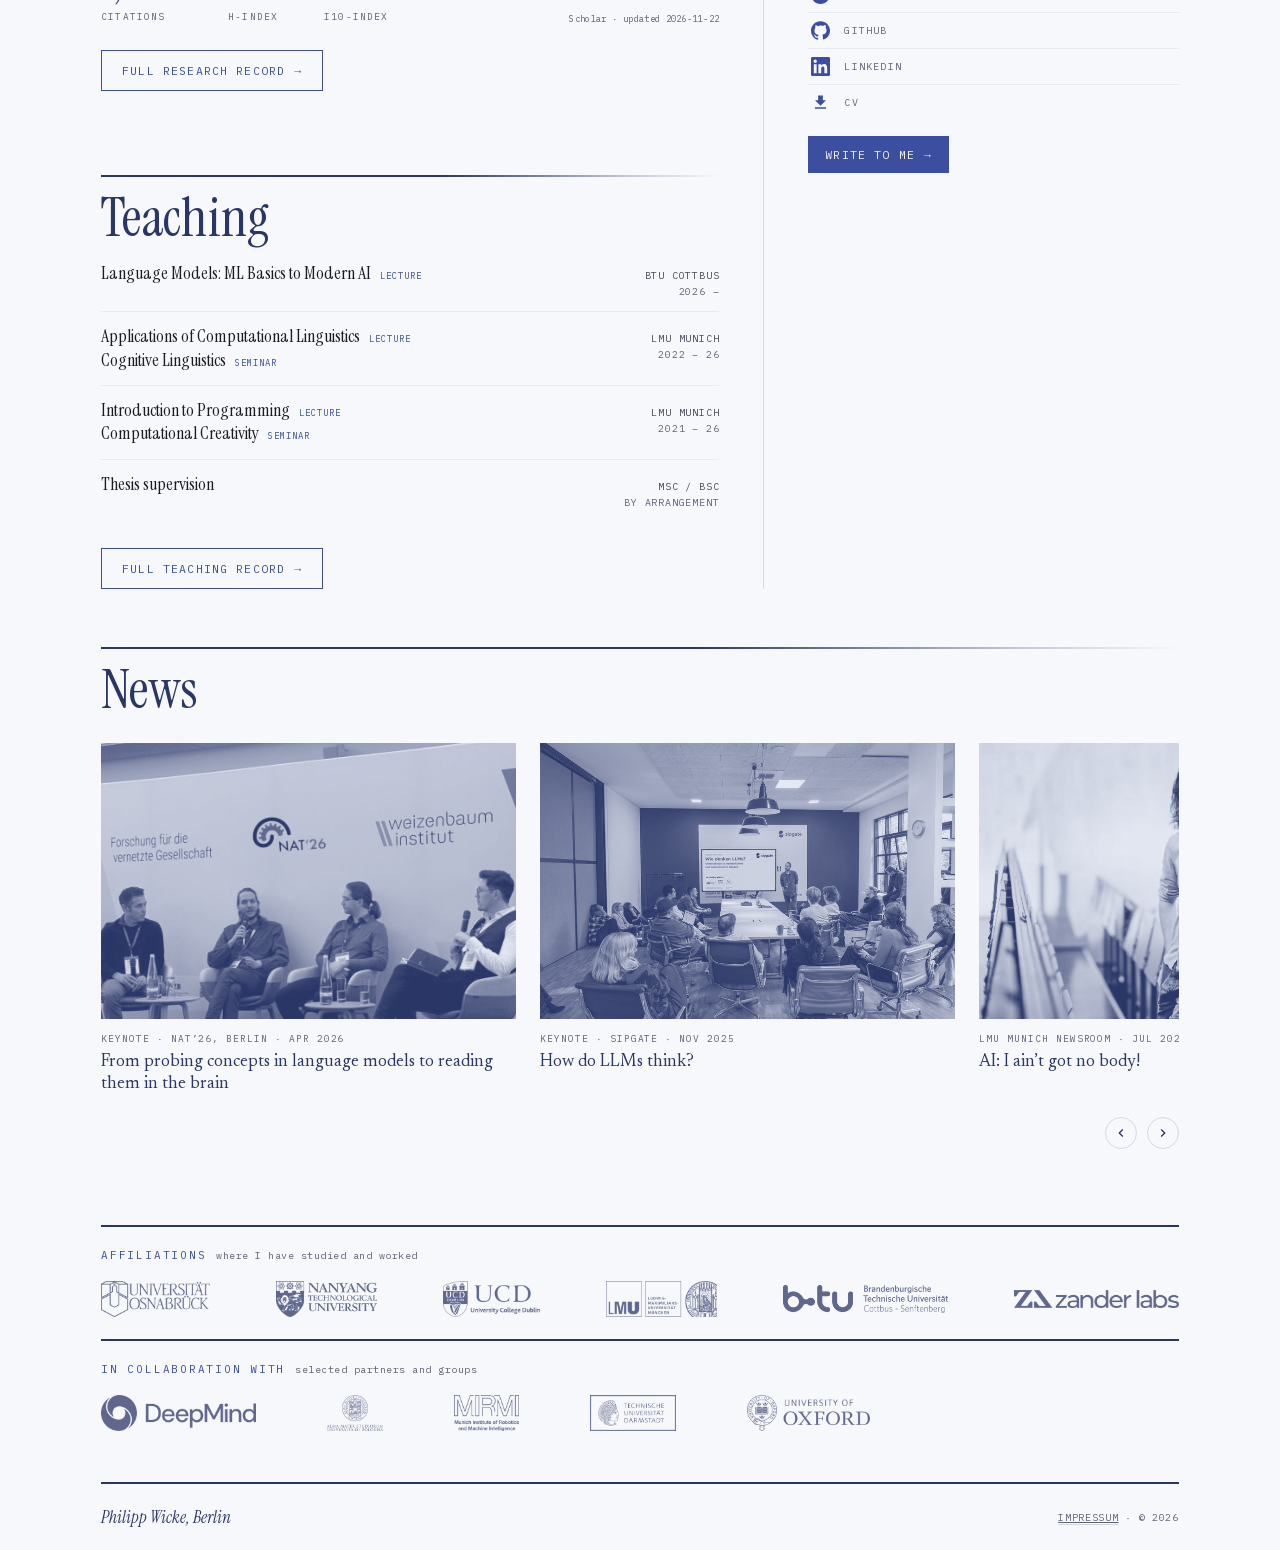
==== commit 386a5be9: "Add IK 2027 invited talk to activity" ====
--- a/index.html
+++ b/index.html
@@ -380,6 +380,7 @@
 <div class="e"><div class="yr tnum">2027 &middot; May</div><div class="d">BilingLM 2027 "Bilingualism and Language Modeling: Learning, Representation, and Use across Humans and Machines", Workshop at <a href="https://2027.coling-iccl.org/">COLING 2027</a>, Macau, China. Co-Organiser.</div><div class="ty">Service</div></div>
 <div class="e"><div class="yr tnum">2027 &middot; May</div><div class="d">CMCL 2027, Workshop on Cognitive Modeling and Computational Linguistics at <a href="https://2027.coling-iccl.org/">COLING 2027</a>, Macau, China. Co-Organiser.</div><div class="ty">Service</div></div>
 <div class="e"><div class="yr tnum">2027 &middot; Apr</div><div class="d"><a href="https://www.dagstuhl.de/27162">Dagstuhl Seminar 27162</a> "Analogical Abstraction: Modeling and Applications", Schloss Dagstuhl, Wadern, Germany. Invited participant.</div><div class="ty">Activity</div></div>
+<div class="e"><div class="yr tnum">2027 &middot; Mar</div><div class="d"><a href="https://interdisciplinary-college.org/">Interdisciplinary College 2027 "Trust, Hope and Responsible Action"</a> - IK'27. Invited Speaker.</div><div class="ty">Talk</div></div>
 <div class="e"><div class="yr tnum">2026 &middot; Nov</div><div class="d">AI Director at Neuro-Tech Startup <a href="https://www.zanderlabs.com/">Zander Labs</a>. Role change.</div><div class="ty">Role</div></div>
 <div class="e"><div class="yr tnum">2026 &middot; Oct</div><div class="d"><a href="https://encord.com/long-horizon/">Long Horizon Physical AI Summit 2026</a>, hosted by Encord, Fort Mason Center, San Francisco, USA. Demonstrator.</div><div class="ty">Activity</div></div>
 <div class="e"><div class="yr tnum">2026 &middot; Sep</div><div class="d">"Toward a Neuroadaptive Storyteller: Does Designed Narrative Suspense Drive Audience Physiology?" L. Mihić Zidar, P. Wicke, M. Klug, T. O. Zander. <a href="https://acii-conf.net/">International Conference on Affective Computing and Intelligent Interaction</a> (ACII 2026), Late-Breaking Research. Paper.</div><div class="ty">Paper</div></div>
